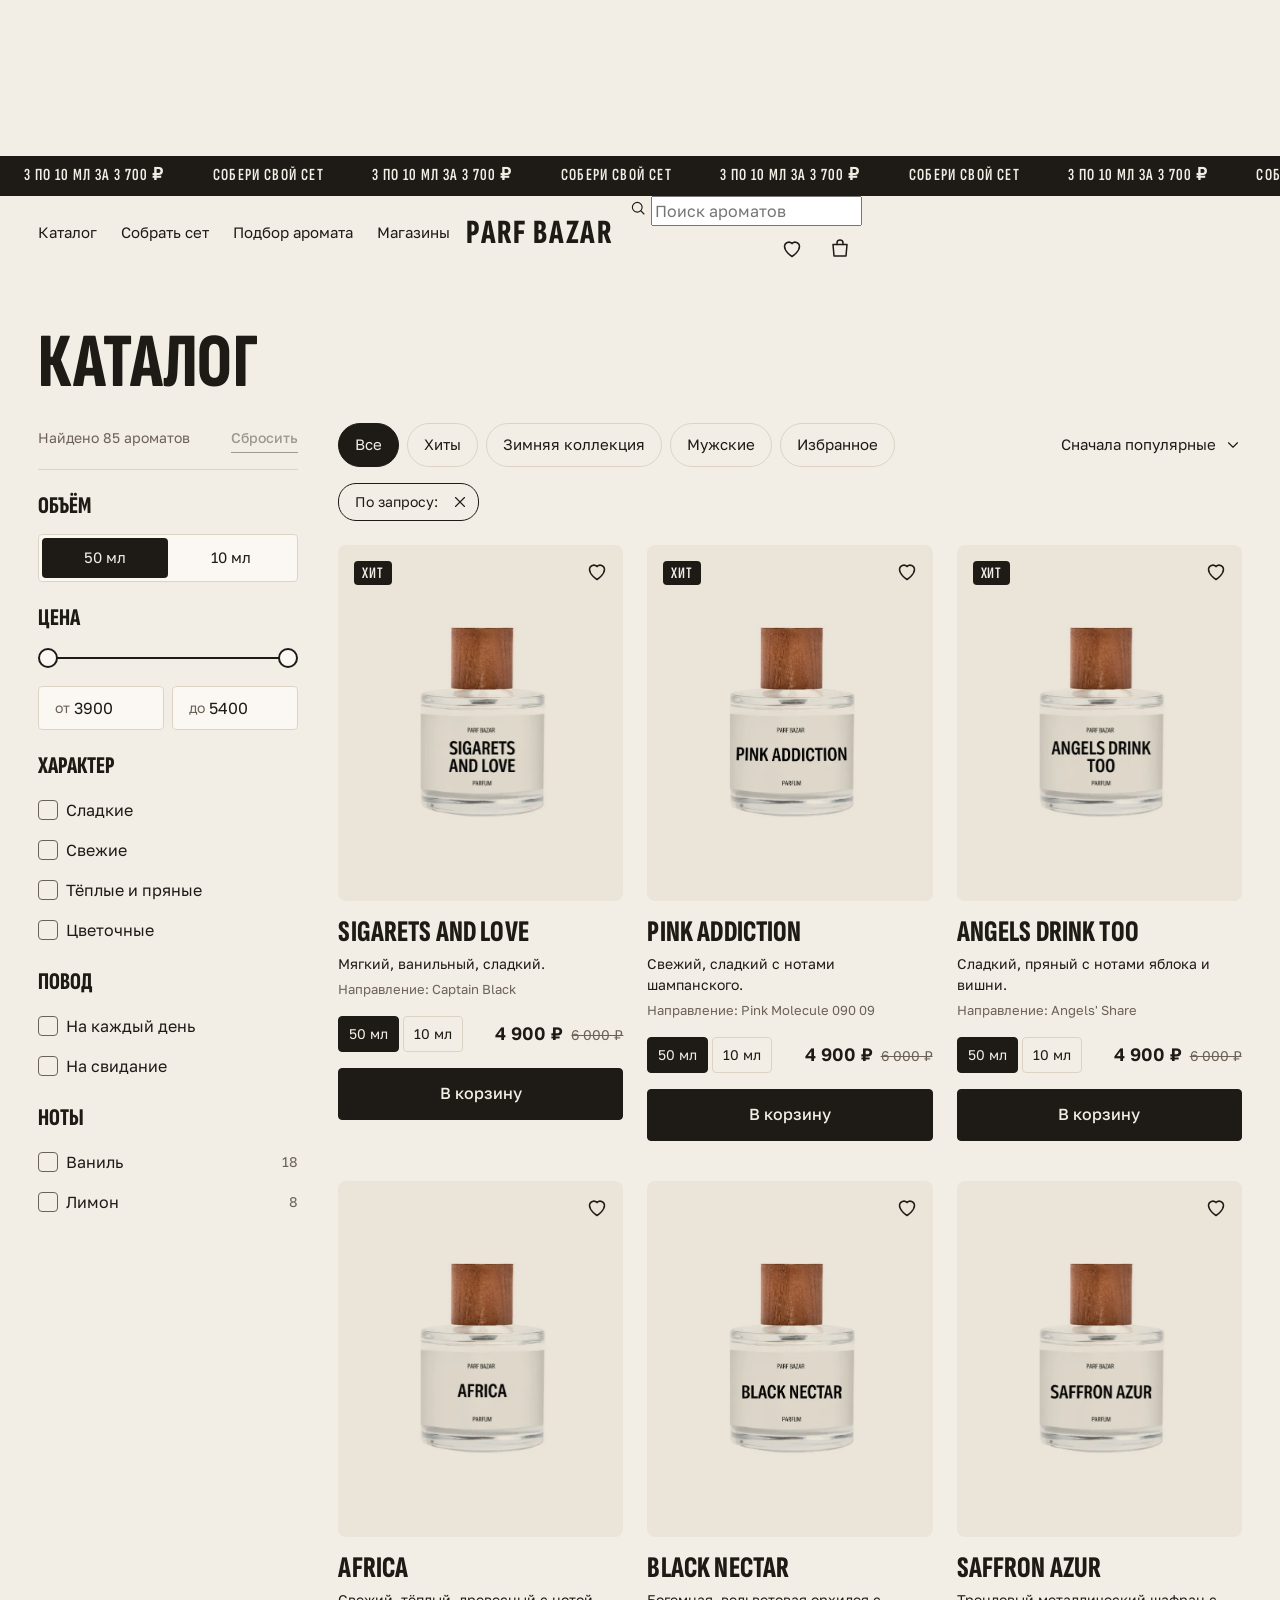
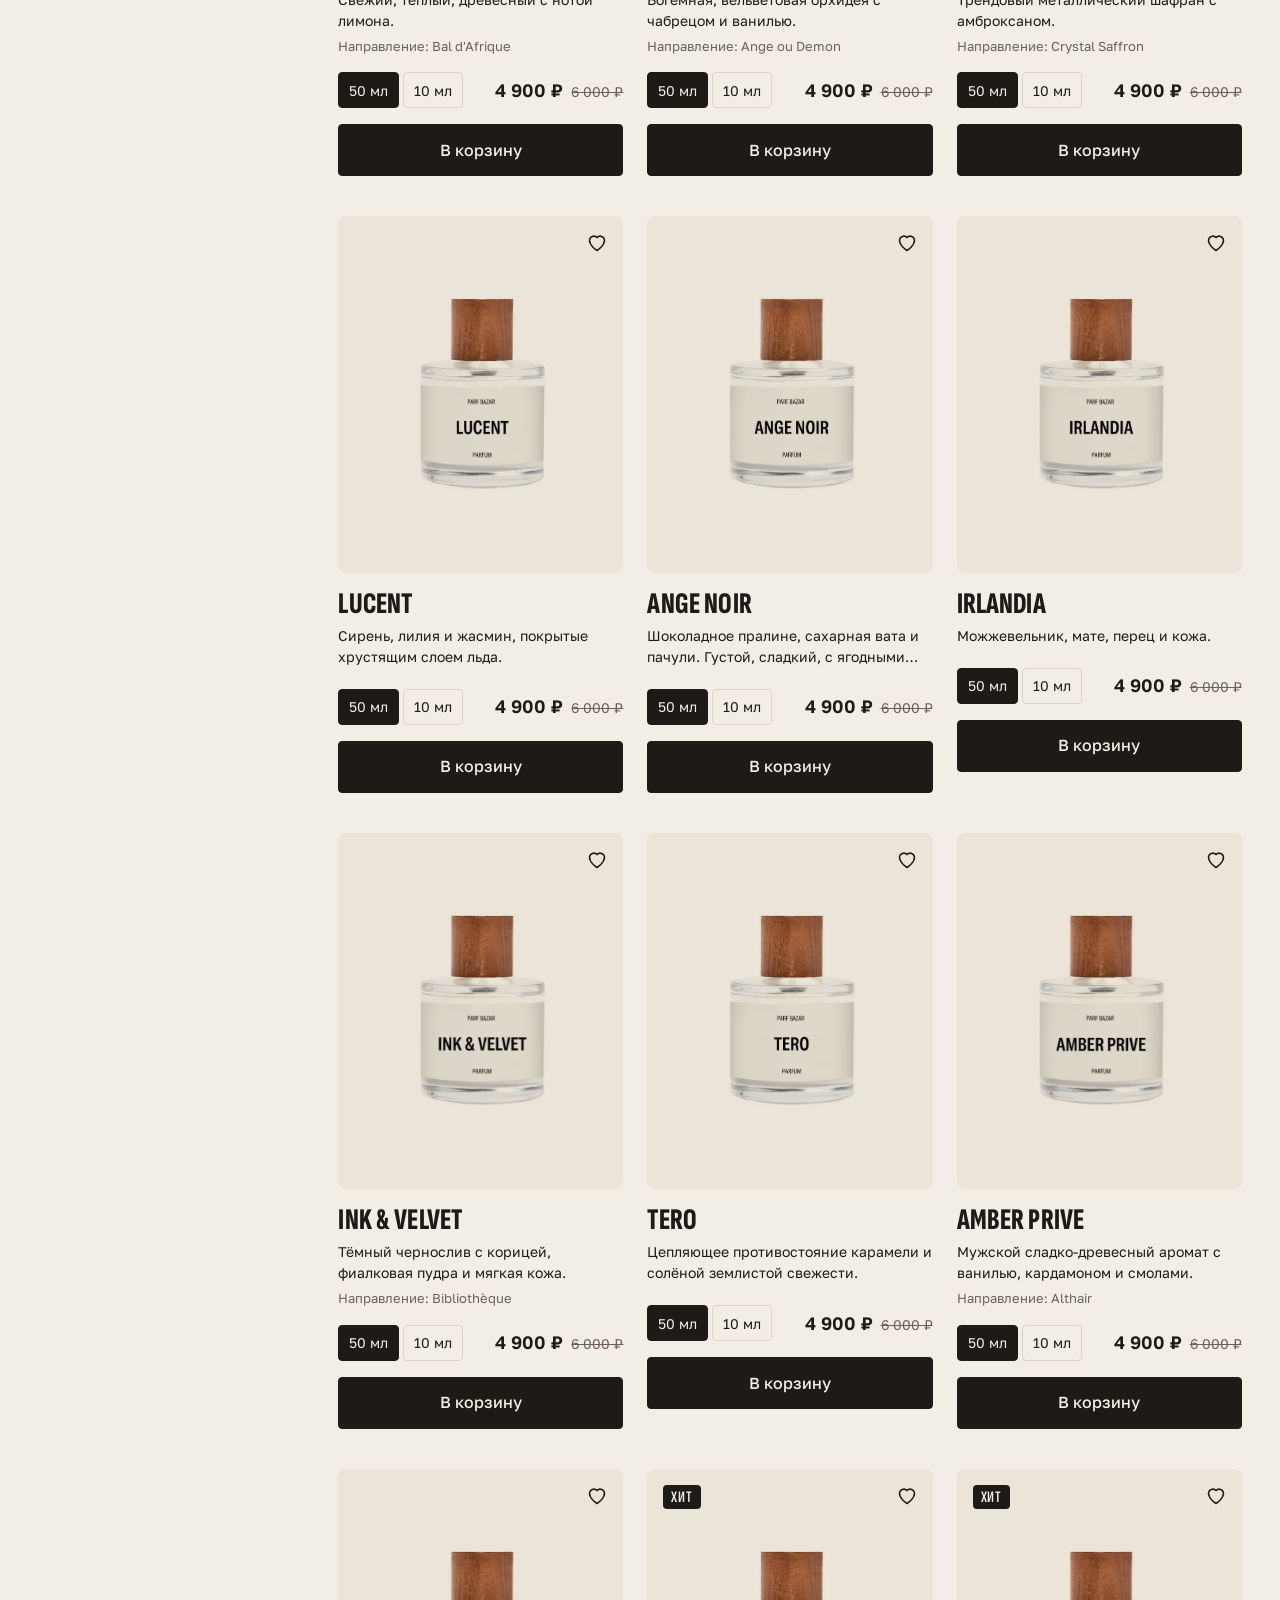
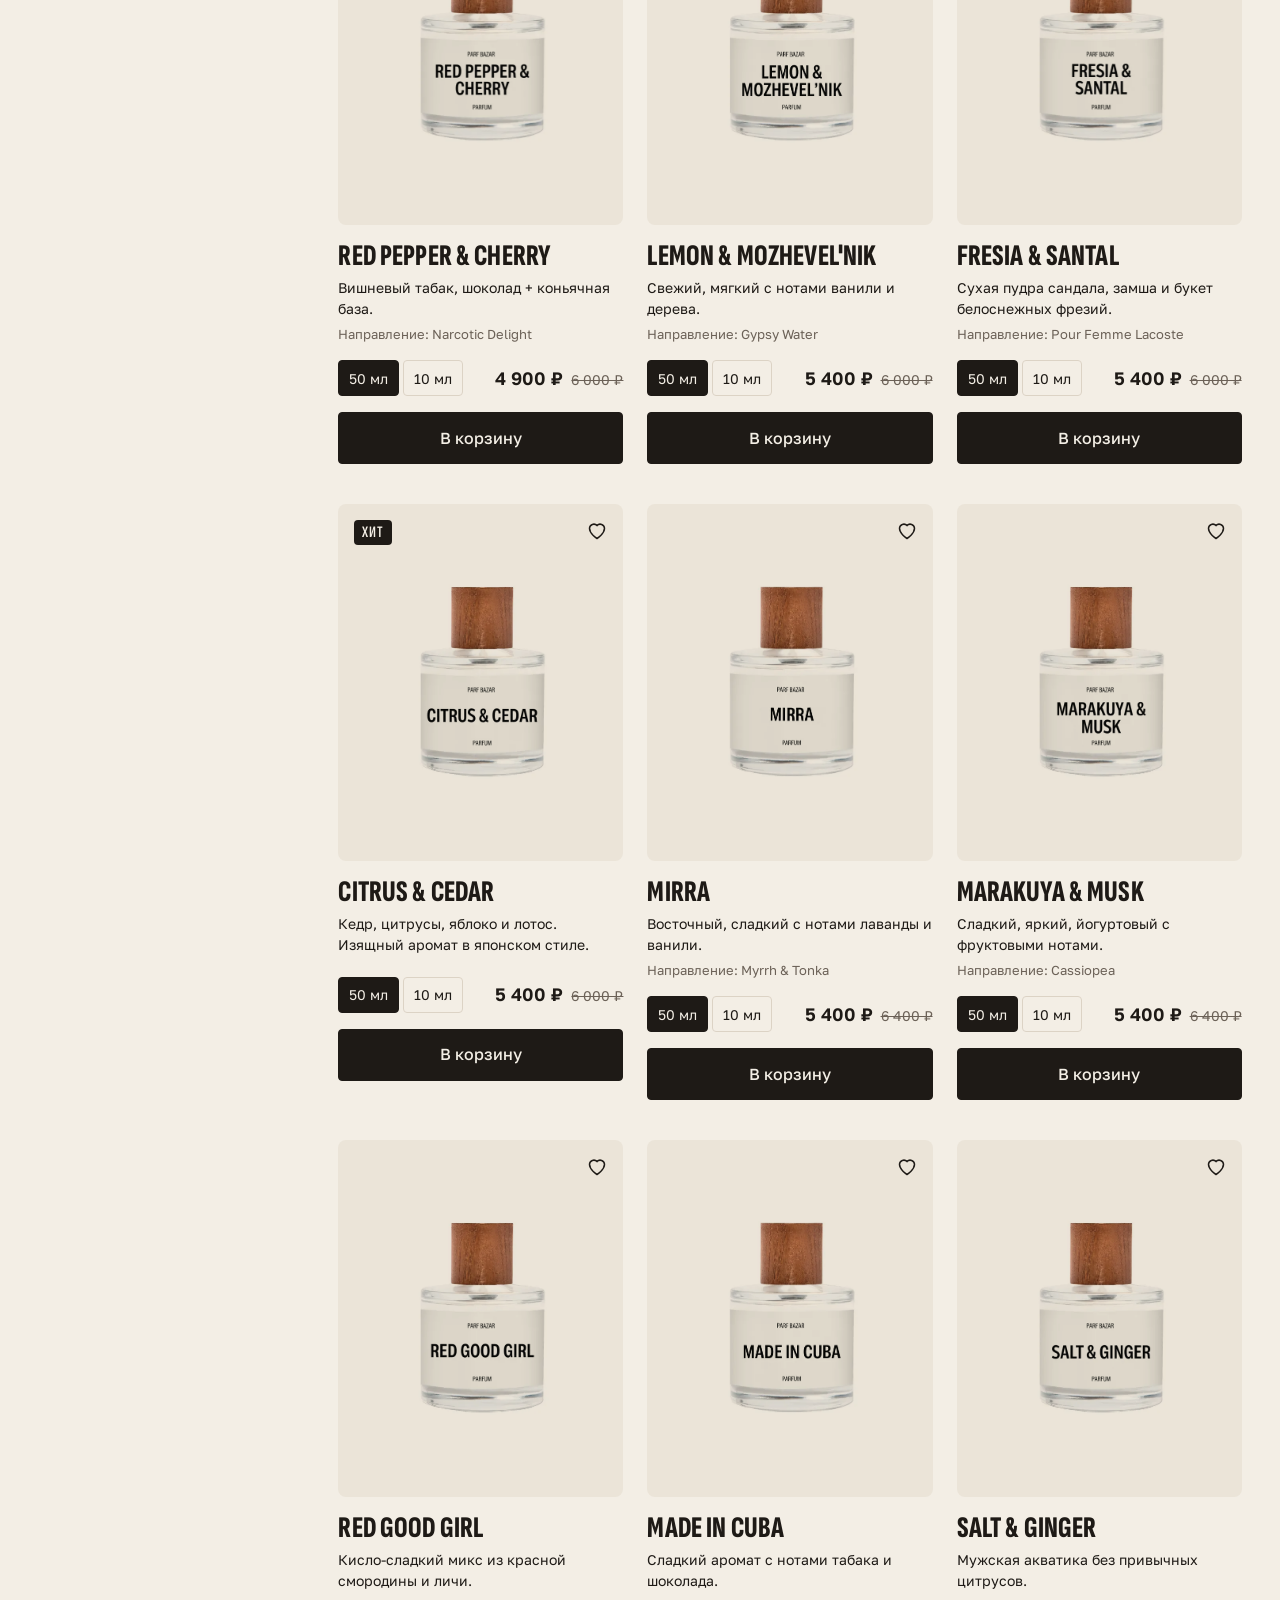
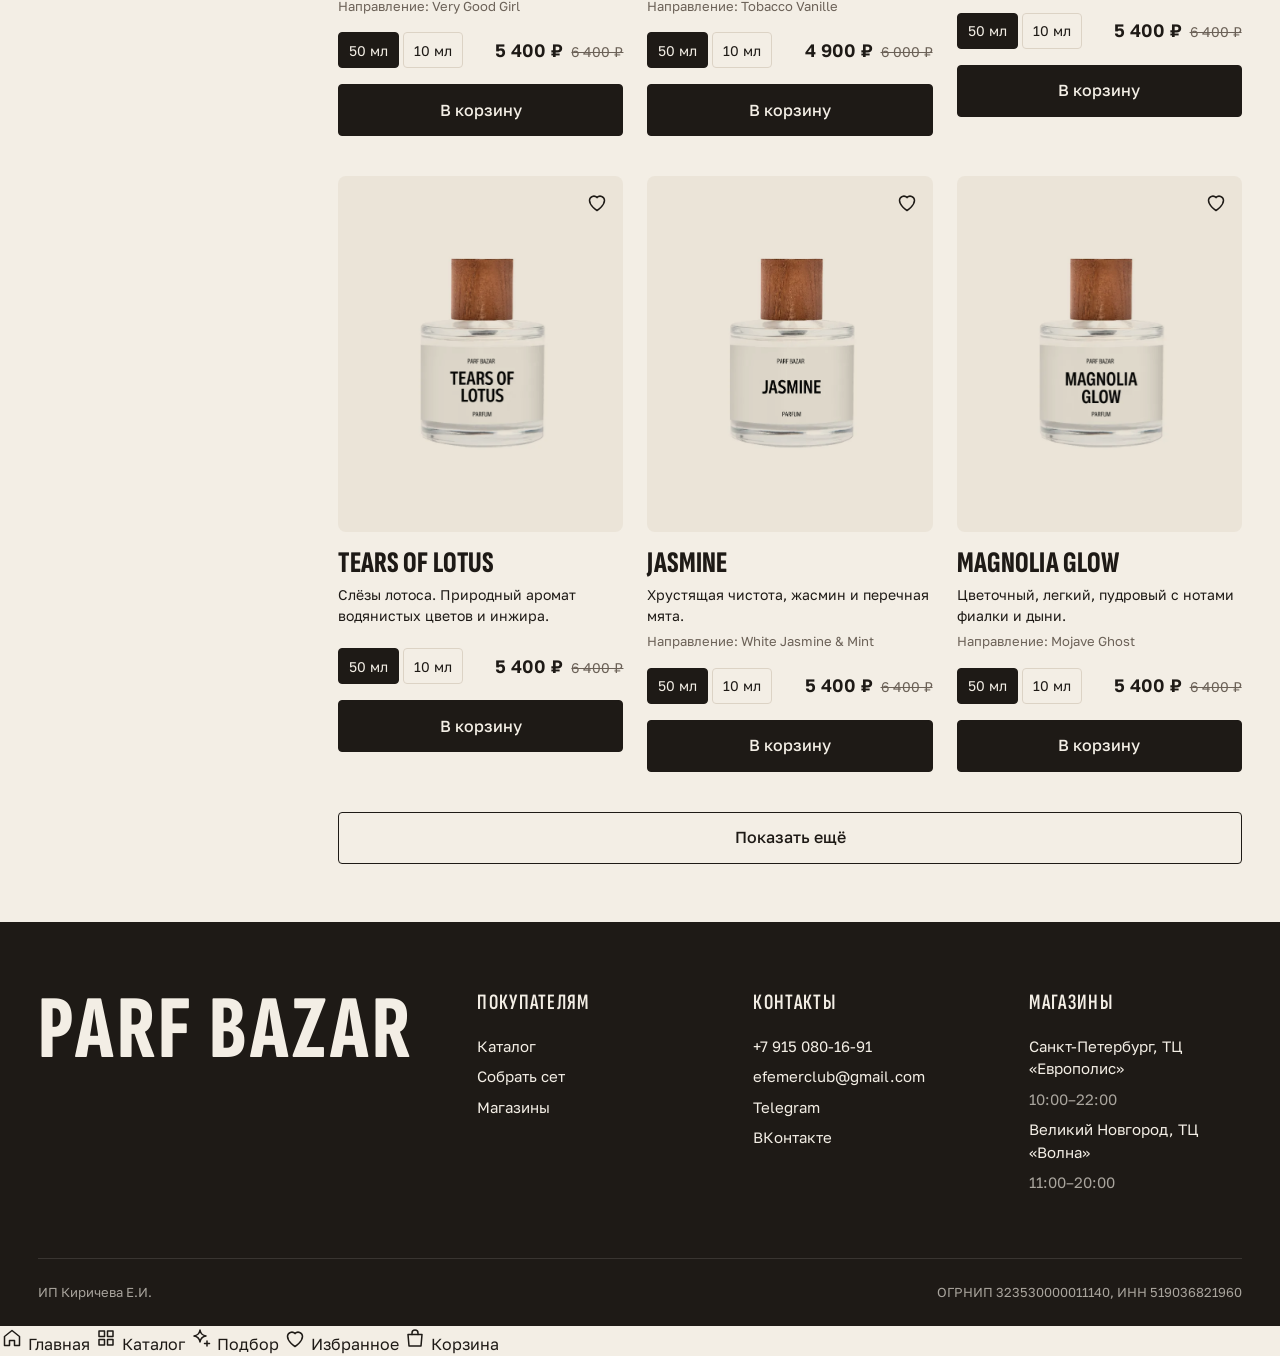
==== catalog.html @ 193f379d "Каталог: фильтр слева с объёмом, ценой, характером, поводом и нотами" ====
<!doctype html>
<html lang="ru">
<head>
  <meta charset="utf-8">
  <meta name="viewport" content="width=device-width, initial-scale=1">
  <meta name="robots" content="noindex, nofollow">
  <title>Каталог ароматов Parf Bazar</title>
  <link rel="preconnect" href="https://fonts.googleapis.com">
  <link rel="preconnect" href="https://fonts.gstatic.com" crossorigin>
  <link rel="stylesheet" href="https://fonts.googleapis.com/css2?family=Golos+Text:wght@400;500;600&family=Sofia+Sans+Extra+Condensed:wght@600;800&family=Spectral:ital@0;1&display=swap">
  <link rel="stylesheet" href="css/base.css?v=1">
  <link rel="stylesheet" href="css/chrome.css?v=1">
  <link rel="stylesheet" href="css/shell.css?v=1">
  <link rel="stylesheet" href="css/card.css?v=1">
  <link rel="stylesheet" href="css/blocks.css?v=1">
  <link rel="stylesheet" href="css/catalog.css?v=1">
  <script defer src="js/products-data.js?v=1"></script>
  <script defer src="js/store.js?v=1"></script>
  <script defer src="js/ui.js?v=1"></script>
  <script defer src="js/search.js?v=1"></script>
  <script defer src="js/forms.js?v=1"></script>
  <script defer src="js/quiz.js?v=1"></script>
  <script defer src="js/catalog.js?v=1"></script>
</head>
<body>
  <svg class="sprite" xmlns="http://www.w3.org/2000/svg" aria-hidden="true">
    <symbol id="heart" viewBox="0 0 24 24"><path d="M12 20.5s-7.5-4.6-7.5-10.2A4.3 4.3 0 0 1 12 7.6a4.3 4.3 0 0 1 7.5 2.7c0 5.6-7.5 10.2-7.5 10.2Z"/></symbol>
    <symbol id="bag" viewBox="0 0 24 24"><path d="M5 8.5h14l-1 11.5H6L5 8.5Z"/><path d="M9 8.5V7a3 3 0 0 1 6 0v1.5"/></symbol>
    <symbol id="burger" viewBox="0 0 24 24"><path d="M4 8h16M4 16h16"/></symbol>
    <symbol id="close" viewBox="0 0 24 24"><path d="M6 6l12 12M18 6 6 18"/></symbol>
    <symbol id="plus" viewBox="0 0 24 24"><path d="M12 5v14M5 12h14"/></symbol>
    <symbol id="minus" viewBox="0 0 24 24"><path d="M5 12h14"/></symbol>
    <symbol id="check" viewBox="0 0 24 24"><path d="m5 12.5 4.5 4.5L19 7.5"/></symbol>
    <symbol id="arrow-right" viewBox="0 0 24 24"><path d="M4 12h16M14 6l6 6-6 6"/></symbol>
    <symbol id="arrow-left" viewBox="0 0 24 24"><path d="M20 12H4M10 6l-6 6 6 6"/></symbol>
    <symbol id="chevron-down" viewBox="0 0 24 24"><path d="m6 9 6 6 6-6"/></symbol>
    <symbol id="search" viewBox="0 0 24 24"><circle cx="11" cy="11" r="6.5"/><path d="m16 16 4 4"/></symbol>
    <symbol id="home" viewBox="0 0 24 24"><path d="M4.5 10.5 12 4.5l7.5 6V19.5h-5v-5h-5v5h-5v-9Z"/></symbol>
    <symbol id="grid" viewBox="0 0 24 24"><path d="M5 5h5.5v5.5H5zM13.5 5H19v5.5h-5.5zM5 13.5h5.5V19H5zM13.5 13.5H19V19h-5.5z"/></symbol>
    <symbol id="sparkle" viewBox="0 0 24 24"><path d="M11 4c.6 3.7 2.3 5.4 6 6-3.7.6-5.4 2.3-6 6-.6-3.7-2.3-5.4-6-6 3.7-.6 5.4-2.3 6-6Z"/><path d="M18 15v5M15.5 17.5h5"/></symbol>
  </svg>

  <a class="ticker" href="index.html#set" aria-label="Три аромата по 10 мл за 3 700 ₽">
    <span class="ticker__track" aria-hidden="true">
      <span class="ticker__item">3 по 10 мл за 3 700 ₽</span><span class="ticker__item">Собери свой сет</span>
      <span class="ticker__item">3 по 10 мл за 3 700 ₽</span><span class="ticker__item">Собери свой сет</span>
      <span class="ticker__item">3 по 10 мл за 3 700 ₽</span><span class="ticker__item">Собери свой сет</span>
      <span class="ticker__item">3 по 10 мл за 3 700 ₽</span><span class="ticker__item">Собери свой сет</span>
      <span class="ticker__item">3 по 10 мл за 3 700 ₽</span><span class="ticker__item">Собери свой сет</span>
      <span class="ticker__item">3 по 10 мл за 3 700 ₽</span><span class="ticker__item">Собери свой сет</span>
      <span class="ticker__item">3 по 10 мл за 3 700 ₽</span><span class="ticker__item">Собери свой сет</span>
      <span class="ticker__item">3 по 10 мл за 3 700 ₽</span><span class="ticker__item">Собери свой сет</span>
    </span>
  </a>

  <header class="header">
    <div class="container header__inner">
      <div class="header__side">
        <button class="icon-button header__burger" type="button" data-open="menu" aria-label="Меню">
          <svg class="icon" aria-hidden="true"><use href="#burger"></use></svg>
        </button>
        <nav class="header__nav" aria-label="Основное меню">
          <a class="header__link" href="catalog.html">Каталог</a>
          <a class="header__link" href="index.html#set">Собрать сет</a>
          <button class="header__link" type="button" data-open="quiz">Подбор аромата</button>
          <a class="header__link" href="index.html#stores">Магазины</a>
        </nav>
      </div>
      <a class="logo header__logo" href="index.html">Parf Bazar</a>
      <div class="header__side header__side--end">
        <form class="site-search header__search" action="catalog.html" method="get" role="search" data-site-search-form>
          <label class="site-search__field">
            <svg class="icon icon--size_s site-search__icon" aria-hidden="true"><use href="#search"></use></svg>
            <input class="site-search__input" type="search" name="q" placeholder="Поиск ароматов" aria-label="Поиск ароматов"
              autocomplete="off" enterkeyhint="search" maxlength="60" data-site-search>
          </label>
          <div class="site-search__panel" data-site-search-panel></div>
        </form>
        <div class="header__actions">
          <a class="icon-button" href="catalog.html?filter=fav" aria-label="Избранное">
            <svg class="icon" aria-hidden="true"><use href="#heart"></use></svg>
            <span class="icon-button__count" data-fav-count hidden>0</span>
          </a>
          <button class="icon-button" type="button" data-open="cart" aria-label="Корзина">
            <svg class="icon" aria-hidden="true"><use href="#bag"></use></svg>
            <span class="icon-button__count" data-cart-count hidden>0</span>
          </button>
        </div>
      </div>
    </div>
  </header>

  <main>
    <section class="section section--tight">
      <div class="container catalog">
        <h1 class="title title--size_h1 catalog__title">Каталог</h1>
        <div class="catalog__layout">
          <aside class="catalog__aside" aria-label="Фильтры" data-filter-aside></aside>
          <div class="catalog__main">
            <div class="catalog__top">
              <div class="chips catalog__chips" data-chips></div>
              <button class="button button--ghost button--size_s catalog__filter-open" type="button" data-open="catalog-filter">
                Фильтры
                <span class="catalog__filter-badge" data-filter-badge hidden></span>
              </button>
              <div class="select catalog__sort" data-select>
                <button class="select__button" type="button" aria-haspopup="listbox" aria-expanded="false" data-select-button>
                  <span data-select-label>Сначала популярные</span>
                  <svg class="icon icon--size_s select__arrow" aria-hidden="true"><use href="#chevron-down"></use></svg>
                </button>
                <div class="select__backdrop" data-select-close></div>
                <div class="select__panel" role="listbox" aria-label="Сортировка">
                  <div class="select__handle" data-select-handle></div>
                  <p class="select__title">Сортировка</p>
                  <button class="select__option select__option--active" type="button" role="option" aria-selected="true" data-value="popular">Сначала популярные</button>
                  <button class="select__option" type="button" role="option" aria-selected="false" data-value="cheap">Сначала дешевле</button>
                  <button class="select__option" type="button" role="option" aria-selected="false" data-value="expensive">Сначала дороже</button>
                  <button class="select__option" type="button" role="option" aria-selected="false" data-value="title">По названию</button>
                </div>
              </div>
            </div>
            <div class="catalog__status">
              <p class="catalog__query" data-query hidden>
                <span data-query-text></span>
                <button class="catalog__query-clear" type="button" aria-label="Сбросить запрос" data-query-clear>
                  <svg class="icon icon--size_s" aria-hidden="true"><use href="#close"></use></svg>
                </button>
              </p>
              <p class="muted catalog__count" data-count></p>
            </div>
            <div class="grid catalog__grid" data-grid></div>
            <div class="catalog__empty" data-empty hidden>
              <p>Ничего не нашлось</p>
              <button class="button button--ghost" type="button" data-reset>Сбросить фильтры</button>
            </div>
            <button class="button button--ghost button--wide catalog__more" type="button" data-more hidden>Показать ещё</button>
          </div>
        </div>
      </div>
    </section>
  </main>

  <footer class="footer">
    <div class="container">
      <div class="footer__top">
        <div class="footer__brand"><a class="logo footer__logo" href="index.html">Parf Bazar</a></div>
        <div class="footer__column">
          <h2 class="footer__heading">Покупателям</h2>
          <a class="footer__link" href="catalog.html">Каталог</a>
          <a class="footer__link" href="index.html#set">Собрать сет</a>
          <a class="footer__link" href="index.html#stores">Магазины</a>
        </div>
        <div class="footer__column">
          <h2 class="footer__heading">Контакты</h2>
          <a class="footer__link" href="tel:+79150801691">+7 915 080-16-91</a>
          <a class="footer__link" href="mailto:efemerclub@gmail.com">efemerclub@gmail.com</a>
          <a class="footer__link" href="https://t.me/parfbazar" target="_blank" rel="noopener">Telegram</a>
          <a class="footer__link" href="https://vk.com/parf_bazar" target="_blank" rel="noopener">ВКонтакте</a>
        </div>
        <div class="footer__column">
          <h2 class="footer__heading">Магазины</h2>
          <p>Санкт-Петербург, ТЦ «Европолис»</p>
          <p class="footer__note">10:00–22:00</p>
          <p>Великий Новгород, ТЦ «Волна»</p>
          <p class="footer__note">11:00–20:00</p>
        </div>
      </div>
      <div class="footer__bottom">
        <span>ИП Киричева Е.И.</span>
        <span>ОГРНИП 323530000011140, ИНН 519036821960</span>
      </div>
    </div>
  </footer>

  <nav class="tabbar" aria-label="Разделы">
    <a class="tabbar__item" href="index.html" data-tab="home">
      <svg class="icon" aria-hidden="true"><use href="#home"></use></svg>
      <span class="tabbar__label">Главная</span>
    </a>
    <button class="tabbar__item" type="button" data-open="menu" data-tab="catalog">
      <svg class="icon" aria-hidden="true"><use href="#grid"></use></svg>
      <span class="tabbar__label">Каталог</span>
    </button>
    <button class="tabbar__item" type="button" data-open="quiz">
      <svg class="icon" aria-hidden="true"><use href="#sparkle"></use></svg>
      <span class="tabbar__label">Подбор</span>
    </button>
    <a class="tabbar__item" href="catalog.html?filter=fav" data-tab="fav">
      <span class="tabbar__icon">
        <svg class="icon" aria-hidden="true"><use href="#heart"></use></svg>
        <span class="icon-button__count tabbar__count" data-fav-count hidden>0</span>
      </span>
      <span class="tabbar__label">Избранное</span>
    </a>
    <button class="tabbar__item" type="button" data-open="cart" data-tab="cart">
      <span class="tabbar__icon">
        <svg class="icon" aria-hidden="true"><use href="#bag"></use></svg>
        <span class="icon-button__count tabbar__count" data-cart-count hidden>0</span>
      </span>
      <span class="tabbar__label">Корзина</span>
    </button>
  </nav>
</body>
</html>
---- css/base.css ----
/* Брейкпоинты проекта: 1440, 1240, 1024, 768, 480, 340. Мобильная схема до 768 включительно. */

:root {
  --color-paper: #f3eee5;
  --color-surface: #fbf8f3;
  --color-tile: #ebe4d8;
  --color-ink: #1e1a16;
  --color-muted: #6b6157;
  --color-line: #dcd3c5;
  --color-wood: #7b4b2a;
  --color-wood-dark: #5e3820;
  --color-error: #a8321e;
  --color-backdrop: rgba(30, 26, 22, 0.45);

  --font-display: "Sofia Sans Extra Condensed", "Arial Narrow", sans-serif;
  --font-serif: "Spectral", Georgia, serif;
  --font-main: "Golos Text", system-ui, sans-serif;

  --fs-hero: clamp(64px, 10.5vw, 176px);
  --fs-h1: clamp(48px, 6vw, 96px);
  --fs-h2: clamp(40px, 4.6vw, 72px);
  --fs-h3: 30px;
  --fs-lead: clamp(19px, 1.6vw, 24px);
  --fs-body: 16px;
  --fs-small: 14px;
  --fs-caption: 13px;

  --space-xs: 4px;
  --space-s: 8px;
  --space-m: 16px;
  --space-l: 24px;
  --space-xl: 40px;
  --space-2xl: 64px;
  --space-section: clamp(64px, 9vw, 136px);

  --radius-s: 4px;
  --radius-m: 8px;
  --container: 1400px;
  --gutter: clamp(16px, 3vw, 40px);
  --header-height: 68px;
  --control-height: 52px;

  --ease-out: cubic-bezier(0.22, 1, 0.36, 1);
  --transition: 0.3s ease;

  --z-header: 20;
  --z-bar: 30;
  --z-toast: 60;
}

*,
*::before,
*::after {
  box-sizing: border-box;
}

html {
  scroll-behavior: smooth;
  scroll-padding-top: calc(var(--header-height) + var(--space-l));
  scrollbar-width: none;
  -webkit-text-size-adjust: 100%;
}

html::-webkit-scrollbar {
  display: none;
}

body {
  margin: 0;
  background: var(--color-paper);
  color: var(--color-ink);
  font-family: var(--font-main);
  font-size: var(--fs-body);
  line-height: 1.5;
  -webkit-font-smoothing: antialiased;
  -webkit-tap-highlight-color: transparent;
}

h1,
h2,
h3,
p,
ul,
ol,
figure,
fieldset,
legend {
  margin: 0;
  padding: 0;
}

ul,
ol {
  list-style: none;
}

fieldset {
  border: 0;
  min-width: 0;
}

img {
  display: block;
  max-width: 100%;
  height: auto;
}

a {
  color: inherit;
  text-decoration: none;
}

button,
input,
textarea {
  font: inherit;
  color: inherit;
}

button {
  padding: 0;
  border: 0;
  background: none;
  cursor: pointer;
  touch-action: manipulation;
}

:focus:not(:focus-visible) {
  outline: none;
}

:focus-visible {
  outline: 2px solid var(--color-wood);
  outline-offset: 3px;
}

input:focus-visible,
textarea:focus-visible {
  outline: none;
}

input[type="search"]::-webkit-search-cancel-button {
  -webkit-appearance: none;
}

@media (prefers-reduced-motion: reduce) {
  html {
    scroll-behavior: auto;
  }

  *,
  *::before,
  *::after {
    animation-duration: 0.01ms !important;
    animation-iteration-count: 1 !important;
    transition-duration: 0.01ms !important;
  }
}

/* Плавная смена страниц и перелёт фото товара из карточки на страницу товара. */
@view-transition {
  navigation: auto;
}

::view-transition-group(product-image) {
  animation-duration: 0.5s;
  animation-timing-function: var(--ease-out);
}

.visually-hidden {
  position: absolute;
  width: 1px;
  height: 1px;
  margin: -1px;
  overflow: hidden;
  clip-path: inset(50%);
  white-space: nowrap;
}

.container {
  width: 100%;
  max-width: var(--container);
  margin: 0 auto;
  padding: 0 var(--gutter);
}

.section {
  padding-block: var(--space-section);
}

.section--tight {
  padding-block: calc(var(--space-section) / 2);
}

.section--surface {
  background: var(--color-surface);
}

.section__head {
  display: flex;
  align-items: flex-end;
  justify-content: space-between;
  gap: var(--space-l);
  margin-bottom: var(--space-xl);
}

/* Типографика */

.title {
  font-family: var(--font-display);
  font-weight: 800;
  line-height: 0.92;
  letter-spacing: 0.005em;
  text-transform: uppercase;
  text-wrap: balance;
}

.title--size_hero {
  font-size: var(--fs-hero);
  line-height: 0.86;
}

.title--size_h1 {
  font-size: var(--fs-h1);
}

.title--size_h2 {
  font-size: var(--fs-h2);
}

.title--size_h3 {
  font-size: var(--fs-h3);
  line-height: 1;
}

.lead {
  font-family: var(--font-serif);
  font-size: var(--fs-lead);
  font-style: italic;
  line-height: 1.35;
  text-wrap: balance;
}

.muted {
  color: var(--color-muted);
}

.link {
  display: inline-flex;
  align-items: center;
  gap: var(--space-s);
  padding-block: var(--space-xs);
  border-bottom: 1px solid currentColor;
  font-weight: 500;
  transition: color var(--transition);
}

@media (hover: hover) {
  .link:hover {
    color: var(--color-wood);
  }
}

.icon {
  flex-shrink: 0;
  width: 24px;
  height: 24px;
  fill: none;
  stroke: currentColor;
  stroke-width: 1.5;
  stroke-linecap: round;
  stroke-linejoin: round;
}

.icon--size_s {
  width: 18px;
  height: 18px;
}

/* Кнопки */

.button {
  display: inline-flex;
  align-items: center;
  justify-content: center;
  gap: var(--space-s);
  min-height: var(--control-height);
  padding: 0 var(--space-l);
  border: 1px solid var(--color-ink);
  border-radius: var(--radius-s);
  background: var(--color-ink);
  color: var(--color-paper);
  font-weight: 500;
  line-height: 1.2;
  text-align: center;
  white-space: nowrap;
  transition: background-color var(--transition), border-color var(--transition), color var(--transition), opacity var(--transition);
}

.button--ghost {
  background: transparent;
  color: var(--color-ink);
}

.button--light {
  border-color: var(--color-paper);
  background: var(--color-paper);
  color: var(--color-ink);
}

.button--size_s {
  min-height: 44px;
  padding: 0 var(--space-m);
  font-size: var(--fs-small);
}

.button--wide {
  width: 100%;
}

.button--done {
  border-color: var(--color-wood);
  background: var(--color-wood);
  color: var(--color-paper);
}

.button:disabled {
  opacity: 0.4;
  cursor: default;
}

@media (hover: hover) {
  .button:not(:disabled):hover {
    border-color: var(--color-wood);
    background: var(--color-wood);
    color: var(--color-paper);
  }
}

.icon-button {
  position: relative;
  display: inline-flex;
  align-items: center;
  justify-content: center;
  width: 44px;
  height: 44px;
  border-radius: 50%;
  transition: color var(--transition), background-color var(--transition);
}

.icon-button__count {
  position: absolute;
  top: 2px;
  right: 0;
  min-width: 18px;
  height: 18px;
  padding: 0 5px;
  border-radius: 9px;
  background: var(--color-wood);
  color: var(--color-paper);
  font-size: 11px;
  font-weight: 600;
  line-height: 18px;
  text-align: center;
}

.icon-button__count--bump {
  animation: count-bump 0.4s var(--ease-out);
}

@keyframes count-bump {
  40% {
    transform: scale(1.45);
  }
}

@media (hover: hover) {
  .icon-button:hover {
    color: var(--color-wood);
  }
}

/* Сердечко избранного */

.like {
  display: inline-flex;
  align-items: center;
  justify-content: center;
  width: 44px;
  height: 44px;
  border-radius: 50%;
  color: var(--color-ink);
  transition: color var(--transition);
}

.like__icon {
  transition: fill var(--transition), transform 0.3s var(--ease-out);
}

.like--active {
  color: var(--color-wood);
}

.like--active .like__icon {
  fill: currentColor;
  transform: scale(1.08);
}

@media (hover: hover) {
  .like:hover {
    color: var(--color-wood);
  }
}

/* Поля форм */

.field {
  display: flex;
  flex-direction: column;
  gap: 6px;
}

.field__label {
  font-size: var(--fs-small);
  color: var(--color-muted);
}

.field__input {
  width: 100%;
  min-height: var(--control-height);
  padding: 0 var(--space-m);
  border: 1px solid var(--color-line);
  border-radius: var(--radius-s);
  background: var(--color-surface);
  transition: border-color var(--transition);
}

.field__input--area {
  min-height: 96px;
  padding-block: var(--space-m);
  resize: vertical;
}

.field__input:focus {
  border-color: var(--color-ink);
}

.field__error {
  display: grid;
  grid-template-rows: 0fr;
  color: var(--color-error);
  font-size: var(--fs-caption);
  transition: grid-template-rows var(--transition);
}

.field__error-text {
  overflow: hidden;
}

.field--error .field__input {
  border-color: var(--color-error);
}

.field--error .field__error {
  grid-template-rows: 1fr;
}

.check {
  display: flex;
  align-items: flex-start;
  gap: var(--space-s);
  font-size: var(--fs-caption);
  color: var(--color-muted);
  cursor: pointer;
}

.check__input {
  position: absolute;
  opacity: 0;
}

.check__box {
  display: flex;
  flex-shrink: 0;
  align-items: center;
  justify-content: center;
  width: 20px;
  height: 20px;
  border: 1px solid var(--color-muted);
  border-radius: var(--radius-s);
  color: transparent;
  transition: background-color var(--transition), border-color var(--transition), color var(--transition);
}

.check__input:checked + .check__box {
  border-color: var(--color-ink);
  background: var(--color-ink);
  color: var(--color-paper);
}

.check__input:focus-visible + .check__box {
  outline: 2px solid var(--color-wood);
  outline-offset: 3px;
}

.check--error .check__box {
  border-color: var(--color-error);
}

.check__link {
  border-bottom: 1px solid currentColor;
}

/* Появление блоков при прокрутке: класс reveal ставит скрипт, без него всё видно сразу. */

.reveal {
  opacity: 0;
  transform: translateY(28px);
  transition: opacity 0.9s var(--ease-out), transform 0.9s var(--ease-out);
  transition-delay: var(--reveal-delay, 0s);
}

.reveal--visible {
  opacity: 1;
  transform: none;
}

/* Ссылка «смотреть все»: на компьютере в заголовке секции, на телефоне кнопкой под ней. */

.section__more {
  flex-shrink: 0;
}

.section__all {
  display: none;
}

@media (max-width: 768px) {
  .section__head {
    margin-bottom: var(--space-l);
  }

  .section__more {
    display: none;
  }

  .section__all {
    display: flex;
    margin-top: var(--space-l);
  }
}
---- css/chrome.css ----
/* Бегущая строка акции */

.ticker {
  display: flex;
  overflow: hidden;
  background: var(--color-ink);
  color: var(--color-paper);
}

.ticker__track {
  display: flex;
  flex-shrink: 0;
  animation: ticker-run 40s linear infinite;
}

.ticker__item {
  flex-shrink: 0;
  padding: 7px var(--space-l);
  font-family: var(--font-display);
  font-size: 17px;
  font-weight: 600;
  letter-spacing: 0.08em;
  text-transform: uppercase;
  white-space: nowrap;
}

@keyframes ticker-run {
  to {
    transform: translateX(-50%);
  }
}

/* Шапка */

.header {
  position: sticky;
  top: 0;
  z-index: var(--z-header);
  background: var(--color-paper);
  border-bottom: 1px solid transparent;
  transition: border-color var(--transition);
  view-transition-name: header;
}

.header--stuck {
  border-color: var(--color-line);
}

.header__inner {
  display: flex;
  align-items: center;
  gap: var(--space-m);
  min-height: var(--header-height);
}

.header__burger {
  display: none;
}

.header__nav {
  display: flex;
  flex: 1 1 0;
  align-items: center;
  gap: var(--space-l);
}

.header__link {
  padding-block: var(--space-s);
  font-size: 15px;
  white-space: nowrap;
  transition: color var(--transition);
}

.header__actions {
  display: flex;
  flex: 1 1 0;
  justify-content: flex-end;
  gap: var(--space-xs);
}

@media (hover: hover) {
  .header__link:hover {
    color: var(--color-wood);
  }
}

.logo {
  font-family: var(--font-display);
  font-size: 34px;
  font-weight: 800;
  line-height: 1;
  letter-spacing: 0.04em;
  text-transform: uppercase;
  white-space: nowrap;
}

@media (max-width: 1024px) {
  .header__burger {
    display: inline-flex;
    margin-left: -10px;
  }

  .header__nav {
    display: none;
  }

  .header__logo {
    margin-right: auto;
  }

  .header__actions {
    flex: 0 0 auto;
    margin-right: -10px;
  }
}

@media (max-width: 480px) {
  :root {
    --header-height: 60px;
  }

  .logo {
    font-size: 30px;
  }
}

/* Подвал */

.footer {
  padding-block: var(--space-2xl) var(--space-l);
  background: var(--color-ink);
  color: var(--color-paper);
}

.footer__top {
  display: flex;
  flex-wrap: wrap;
  gap: var(--space-xl) var(--space-2xl);
  padding-bottom: var(--space-2xl);
}

.footer__brand {
  flex: 2 1 280px;
}

.footer__logo {
  font-size: clamp(56px, 7vw, 104px);
}

.footer__column {
  display: flex;
  flex: 1 1 200px;
  flex-direction: column;
  gap: var(--space-s);
  font-size: 15px;
}

.footer__heading {
  margin-bottom: var(--space-s);
  font-family: var(--font-display);
  font-size: 22px;
  font-weight: 600;
  letter-spacing: 0.06em;
  text-transform: uppercase;
}

.footer__link {
  transition: opacity var(--transition);
}

.footer__note {
  opacity: 0.65;
}

.footer__bottom {
  display: flex;
  flex-wrap: wrap;
  justify-content: space-between;
  gap: var(--space-s) var(--space-l);
  padding-top: var(--space-l);
  border-top: 1px solid rgba(243, 238, 229, 0.2);
  font-size: var(--fs-caption);
  opacity: 0.65;
}

@media (hover: hover) {
  .footer__link:hover {
    opacity: 0.65;
  }
}

/* Окна: корзина, меню, заявка, подбор аромата.
   Открытие и закрытие ключевыми кадрами: переходы на [open] в Safari не срабатывают. */

.dialog {
  width: min(560px, 100vw - 2 * var(--gutter));
  max-width: none;
  max-height: min(92dvh, 860px);
  padding: 0;
  border: 0;
  border-radius: var(--radius-m);
  background: var(--color-paper);
  color: var(--color-ink);
  overflow: hidden;
}

.dialog[open] {
  display: flex;
  flex-direction: column;
  animation: dialog-in 0.35s var(--ease-out);
}

.dialog--closing[open] {
  animation: dialog-out 0.2s ease-in forwards;
}

.dialog::backdrop {
  background: var(--color-backdrop);
  animation: fade-in 0.3s ease-out;
}

.dialog--closing::backdrop {
  animation: fade-out 0.2s ease-in forwards;
}

.dialog--wide {
  width: min(980px, 100vw - 2 * var(--gutter));
}

.dialog--side {
  width: min(480px, 100vw);
  height: 100dvh;
  max-height: none;
  margin: 0 0 0 auto;
  border-radius: 0;
}

.dialog--side[open] {
  animation-name: side-in;
}

.dialog--side.dialog--closing[open] {
  animation-name: side-out;
}

.dialog--left {
  margin: 0 auto 0 0;
}

.dialog--left[open] {
  animation-name: left-in;
}

.dialog--left.dialog--closing[open] {
  animation-name: left-out;
}

.dialog__head {
  display: flex;
  flex-shrink: 0;
  align-items: center;
  justify-content: space-between;
  gap: var(--space-m);
  padding: var(--space-m) var(--space-m) var(--space-m) var(--space-l);
  border-bottom: 1px solid var(--color-line);
}

.dialog__body {
  flex: 1 1 auto;
  min-height: 0;
  padding: var(--space-l);
  overflow-y: auto;
  overscroll-behavior: contain;
  scrollbar-width: none;
}

.dialog__foot {
  flex-shrink: 0;
  padding: var(--space-l);
  padding-bottom: max(var(--space-l), env(safe-area-inset-bottom));
  border-top: 1px solid var(--color-line);
  background: var(--color-surface);
}

@keyframes dialog-in {
  from {
    opacity: 0;
    transform: translateY(24px);
  }
}

@keyframes dialog-out {
  to {
    opacity: 0;
    transform: translateY(16px);
  }
}

@keyframes side-in {
  from {
    transform: translateX(100%);
  }
}

@keyframes side-out {
  to {
    transform: translateX(100%);
  }
}

@keyframes left-in {
  from {
    transform: translateX(-100%);
  }
}

@keyframes left-out {
  to {
    transform: translateX(-100%);
  }
}

@keyframes fade-in {
  from {
    opacity: 0;
  }
}

@keyframes fade-out {
  to {
    opacity: 0;
  }
}

@media (max-width: 768px) {
  .dialog:not(.dialog--side) {
    width: 100vw;
    height: 100dvh;
    max-height: none;
    margin: 0;
    border-radius: 0;
  }
}

/* Меню на телефоне */

.menu {
  display: flex;
  flex-direction: column;
  gap: var(--space-xs);
}

.menu__link {
  padding-block: var(--space-s);
  font-family: var(--font-display);
  font-size: 44px;
  font-weight: 800;
  line-height: 1;
  text-align: left;
  text-transform: uppercase;
}

.menu__contacts {
  display: flex;
  flex-direction: column;
  gap: var(--space-s);
  margin-top: var(--space-xl);
  color: var(--color-muted);
}

/* Корзина */

.cart__list {
  display: flex;
  flex-direction: column;
}

.cart__empty {
  display: flex;
  flex-direction: column;
  align-items: flex-start;
  gap: var(--space-l);
}

.cart-item {
  display: flex;
  gap: var(--space-m);
  padding-block: var(--space-m);
  border-bottom: 1px solid var(--color-line);
}

.cart-item__media {
  flex-shrink: 0;
  width: 76px;
  height: 96px;
}

.cart-item__info {
  display: flex;
  flex: 1 1 auto;
  flex-direction: column;
  gap: var(--space-xs);
  min-width: 0;
}

.cart-item__title {
  font-family: var(--font-display);
  font-size: 24px;
  font-weight: 800;
  line-height: 1;
  text-transform: uppercase;
}

.cart-item__meta {
  font-size: var(--fs-small);
  color: var(--color-muted);
}

.cart-item__row {
  display: flex;
  align-items: center;
  justify-content: space-between;
  gap: var(--space-s);
  margin-top: auto;
}

.cart-item__price {
  font-weight: 600;
  white-space: nowrap;
}

.cart-item__remove {
  align-self: flex-start;
  margin: -10px -10px 0 0;
  color: var(--color-muted);
}

.stepper {
  display: inline-flex;
  align-items: center;
  border: 1px solid var(--color-line);
  border-radius: var(--radius-s);
}

.stepper__button {
  display: inline-flex;
  align-items: center;
  justify-content: center;
  width: 40px;
  height: 40px;
  transition: color var(--transition);
}

.stepper__value {
  min-width: 24px;
  font-weight: 500;
  text-align: center;
}

@media (hover: hover) {
  .stepper__button:hover,
  .cart-item__remove:hover {
    color: var(--color-wood);
  }
}

/* Прогресс сета «три по 10 мл» */

.set-progress {
  display: flex;
  align-items: center;
  gap: var(--space-m);
  margin-bottom: var(--space-m);
  padding: var(--space-m);
  border-radius: var(--radius-s);
  background: var(--color-tile);
  font-size: var(--fs-small);
}

.set-progress__dots {
  display: flex;
  flex-shrink: 0;
  gap: 6px;
}

.set-progress__dot {
  width: 14px;
  height: 14px;
  border: 1px solid var(--color-wood);
  border-radius: 50%;
  transition: background-color var(--transition);
}

.set-progress__dot--filled {
  background: var(--color-wood);
}

.totals {
  display: flex;
  flex-direction: column;
  gap: var(--space-s);
  margin-bottom: var(--space-m);
}

.totals__row {
  display: flex;
  justify-content: space-between;
  gap: var(--space-m);
  font-size: 15px;
}

.totals__row--discount {
  color: var(--color-wood);
}

.totals__row--total {
  padding-top: var(--space-s);
  border-top: 1px solid var(--color-line);
  font-size: 20px;
  font-weight: 600;
}

/* Всплывающее сообщение */

.toast {
  position: fixed;
  left: 50%;
  bottom: var(--space-l);
  z-index: var(--z-toast);
  display: flex;
  align-items: center;
  gap: var(--space-m);
  max-width: calc(100vw - 2 * var(--space-m));
  padding: var(--space-s) var(--space-s) var(--space-s) var(--space-m);
  border-radius: var(--radius-s);
  background: var(--color-ink);
  color: var(--color-paper);
  font-size: var(--fs-small);
  transform: translate(-50%, 0);
  animation: toast-in 0.35s var(--ease-out);
}

.toast--closing {
  animation: toast-out 0.25s ease-in forwards;
}

.toast__action {
  flex-shrink: 0;
}

@keyframes toast-in {
  from {
    opacity: 0;
    transform: translate(-50%, 20px);
  }
}

@keyframes toast-out {
  to {
    opacity: 0;
    transform: translate(-50%, 20px);
  }
}

/* Копия фото, которая летит в корзину при добавлении товара. */

.flyer {
  position: fixed;
  z-index: var(--z-toast);
  border-radius: var(--radius-s);
  object-fit: contain;
  pointer-events: none;
  transition: transform 0.7s var(--ease-out), opacity 0.7s ease-in;
}

/* Выпадающий список: на компьютере под кнопкой, на телефоне листом снизу. */

.select {
  position: relative;
}

.select__button {
  display: inline-flex;
  align-items: center;
  gap: var(--space-s);
  min-height: 44px;
  font-size: 15px;
  white-space: nowrap;
}

.select__arrow {
  transition: transform var(--transition);
}

.select--open .select__arrow {
  transform: rotate(180deg);
}

.select__panel {
  position: absolute;
  top: 100%;
  right: 0;
  z-index: var(--z-bar);
  display: none;
  min-width: 240px;
  padding: var(--space-s);
  border: 1px solid var(--color-line);
  border-radius: var(--radius-m);
  background: var(--color-surface);
}

.select--open .select__panel {
  display: block;
  animation: dialog-in 0.25s var(--ease-out);
}

.select--closing .select__panel {
  animation: dialog-out 0.2s ease-in forwards;
}

.select__handle,
.select__title,
.select__backdrop {
  display: none;
}

.select__option {
  display: flex;
  align-items: center;
  justify-content: space-between;
  gap: var(--space-m);
  width: 100%;
  min-height: 44px;
  padding: 0 var(--space-m);
  border-radius: var(--radius-s);
  font-size: 15px;
  text-align: left;
  transition: background-color var(--transition);
}

.select__option--active {
  font-weight: 600;
}

@media (hover: hover) {
  .select__option:hover {
    background: var(--color-tile);
  }
}

@media (max-width: 768px) {
  .select__backdrop {
    position: fixed;
    inset: 0;
    z-index: var(--z-toast);
    background: var(--color-backdrop);
  }

  .select--open .select__backdrop {
    display: block;
    animation: fade-in 0.3s ease-out;
  }

  .select--closing .select__backdrop {
    animation: fade-out 0.25s ease-in forwards;
  }

  .select__panel {
    position: fixed;
    top: auto;
    right: 0;
    bottom: 0;
    left: 0;
    z-index: var(--z-toast);
    max-height: 70dvh;
    padding: var(--space-m) var(--space-l) max(var(--space-l), env(safe-area-inset-bottom));
    border: 0;
    border-radius: var(--radius-m) var(--radius-m) 0 0;
    overflow-y: auto;
    overscroll-behavior: contain;
  }

  .select--open .select__panel {
    animation: sheet-in 0.3s ease-out;
  }

  .select--closing .select__panel {
    animation: sheet-out 0.25s ease-in forwards;
  }

  .select__handle {
    display: block;
    width: 100%;
    padding: var(--space-xs) 0 var(--space-m);
    touch-action: none;
  }

  .select__handle::before {
    content: "";
    display: block;
    width: 40px;
    height: 4px;
    margin: 0 auto;
    border-radius: 2px;
    background: var(--color-line);
  }

  .select__title {
    display: block;
    margin-bottom: var(--space-s);
    font-family: var(--font-display);
    font-size: 30px;
    font-weight: 800;
    line-height: 1;
    text-transform: uppercase;
  }

  .select__option {
    min-height: 52px;
    padding: 0;
    font-size: var(--fs-body);
  }
}

@keyframes sheet-in {
  from {
    transform: translateY(100%);
  }
}

@keyframes sheet-out {
  to {
    transform: translateY(100%);
  }
}
---- css/card.css ----
/* Фото флакона: в магазине оно на белом фоне, multiply сажает его на плитку цвета бумаги. */

.bottle {
  display: block;
  overflow: hidden;
  border-radius: var(--radius-m);
  background: var(--color-tile);
}

.bottle__image {
  width: 100%;
  height: 100%;
  object-fit: contain;
  mix-blend-mode: multiply;
}

/* Карточка товара */

.card {
  position: relative;
  display: flex;
  flex-direction: column;
  min-width: 0;
}

.card__media {
  aspect-ratio: 4 / 5;
  margin-bottom: var(--space-m);
}

.card__image {
  transition: transform 0.6s var(--ease-out);
}

.card__like {
  position: absolute;
  top: var(--space-xs);
  right: var(--space-xs);
  z-index: 1;
}

.card__badge {
  position: absolute;
  top: var(--space-m);
  left: var(--space-m);
  padding: 3px 8px 2px;
  border-radius: var(--radius-s);
  background: var(--color-ink);
  color: var(--color-paper);
  font-family: var(--font-display);
  font-size: 16px;
  font-weight: 600;
  letter-spacing: 0.06em;
  line-height: 1.2;
  text-transform: uppercase;
}

.card__title {
  margin-bottom: 6px;
}

.card__link::after {
  content: "";
  position: absolute;
  inset: 0;
}

.card__text {
  display: -webkit-box;
  margin-bottom: 6px;
  overflow: hidden;
  font-size: var(--fs-small);
  -webkit-box-orient: vertical;
  -webkit-line-clamp: 2;
}

.card__direction {
  font-size: var(--fs-caption);
  color: var(--color-muted);
}

.card__bottom {
  position: relative;
  z-index: 1;
  display: flex;
  flex-direction: column;
  gap: var(--space-m);
  margin-top: auto;
  padding-top: var(--space-m);
}

.card__buy {
  display: flex;
  flex-wrap: wrap;
  align-items: center;
  justify-content: space-between;
  gap: var(--space-s);
}

@media (hover: hover) {
  .card:hover .card__image {
    transform: scale(1.04);
  }

  .card:hover .card__link {
    color: var(--color-wood);
  }
}

@media (max-width: 480px) {
  .card__text {
    display: none;
  }

  .card__media {
    margin-bottom: var(--space-s);
  }

  .card__badge {
    top: var(--space-s);
    left: var(--space-s);
  }

  .card__bottom {
    gap: var(--space-s);
    padding-top: var(--space-s);
  }
}

/* Цена */

.price {
  display: inline-flex;
  flex-wrap: wrap;
  align-items: baseline;
  gap: 0 var(--space-s);
  font-size: 18px;
  font-weight: 600;
  white-space: nowrap;
}

.price__old {
  font-size: var(--fs-small);
  font-weight: 400;
  color: var(--color-muted);
  text-decoration: line-through;
}

.price--size_l {
  font-size: 32px;
}

.price--size_l .price__old {
  font-size: 18px;
}

/* Выбор объёма */

.volumes {
  display: inline-flex;
  gap: var(--space-xs);
}

.volumes__option {
  min-width: 56px;
  min-height: 36px;
  padding: 0 10px;
  border: 1px solid var(--color-line);
  border-radius: var(--radius-s);
  font-size: var(--fs-small);
  white-space: nowrap;
  transition: border-color var(--transition), background-color var(--transition), color var(--transition);
}

.volumes__option--active {
  border-color: var(--color-ink);
  background: var(--color-ink);
  color: var(--color-paper);
}

@media (hover: hover) {
  .volumes__option:not(.volumes__option--active):hover {
    border-color: var(--color-ink);
  }
}

/* Сетка каталога и лента с прокруткой вбок */

.grid {
  display: grid;
  grid-template-columns: repeat(4, minmax(0, 1fr));
  gap: var(--space-xl) var(--space-l);
}

@media (max-width: 1240px) {
  .grid {
    grid-template-columns: repeat(3, minmax(0, 1fr));
  }
}

@media (max-width: 768px) {
  .grid {
    grid-template-columns: repeat(2, minmax(0, 1fr));
    gap: var(--space-l) var(--space-m);
  }
}

@media (max-width: 340px) {
  .grid {
    gap: var(--space-l) var(--space-s);
  }
}

.rail {
  display: flex;
  gap: var(--space-l);
  margin-inline: calc(-1 * var(--gutter));
  padding-inline: var(--gutter);
  overflow-x: auto;
  scroll-padding-inline: var(--gutter);
  scroll-snap-type: x mandatory;
  scrollbar-width: none;
}

.rail::-webkit-scrollbar {
  display: none;
}

.rail__item {
  flex: 0 0 calc((100% - 3 * var(--space-l)) / 4);
  scroll-snap-align: start;
}

@media (max-width: 1240px) {
  .rail__item {
    flex-basis: calc((100% - 2 * var(--space-l)) / 3);
  }
}

@media (max-width: 768px) {
  .rail {
    gap: var(--space-m);
  }

  .rail__item {
    flex-basis: 62%;
  }
}

/* Кнопки-фильтры */

.chips {
  display: flex;
  gap: var(--space-s);
  margin-inline: calc(-1 * var(--gutter));
  padding-inline: var(--gutter);
  overflow-x: auto;
  scrollbar-width: none;
}

.chips::-webkit-scrollbar {
  display: none;
}

.chips__item {
  flex-shrink: 0;
  min-height: 44px;
  padding: 0 var(--space-m);
  border: 1px solid var(--color-line);
  border-radius: 22px;
  font-size: 15px;
  white-space: nowrap;
  transition: border-color var(--transition), background-color var(--transition), color var(--transition);
}

.chips__item--active {
  border-color: var(--color-ink);
  background: var(--color-ink);
  color: var(--color-paper);
}

@media (hover: hover) {
  .chips__item:not(.chips__item--active):hover {
    border-color: var(--color-ink);
  }
}
---- css/blocks.css ----
/* Подбор аромата */

.quiz__top {
  display: flex;
  align-items: center;
  justify-content: space-between;
  gap: var(--space-m);
  min-height: 36px;
  margin-bottom: var(--space-m);
}

.quiz__title {
  margin-bottom: var(--space-l);
}

.quiz__options {
  display: grid;
  grid-template-columns: repeat(4, minmax(0, 1fr));
  gap: var(--space-m);
}

.quiz__option {
  display: flex;
  flex-direction: column;
  gap: var(--space-s);
  min-height: 72px;
  padding: var(--space-m);
  border: 1px solid var(--color-line);
  border-radius: var(--radius-m);
  text-align: left;
  transition: border-color var(--transition), background-color var(--transition);
}

.quiz__option--image {
  padding: var(--space-s) var(--space-s) var(--space-m);
}

.quiz__image {
  width: 100%;
  aspect-ratio: 1;
  border-radius: var(--radius-s);
  object-fit: cover;
}

.quiz__label {
  font-family: var(--font-display);
  font-size: 26px;
  font-weight: 800;
  line-height: 1;
  text-transform: uppercase;
}

.quiz__result {
  display: grid;
  grid-template-columns: repeat(3, minmax(0, 1fr));
  gap: var(--space-l);
}

.quiz__set {
  margin-top: var(--space-l);
}

@media (hover: hover) {
  .quiz__option:hover {
    border-color: var(--color-ink);
    background: var(--color-surface);
  }
}

@media (max-width: 768px) {
  .quiz__options {
    grid-template-columns: repeat(2, minmax(0, 1fr));
  }

  .quiz__result {
    grid-template-columns: repeat(2, minmax(0, 1fr));
    gap: var(--space-l) var(--space-m);
  }

  .quiz__label {
    font-size: 22px;
  }
}

/* Покупка в 1 клик */

.quick-buy {
  display: flex;
  flex-direction: column;
  gap: var(--space-m);
}

.quick-buy__product {
  display: flex;
  align-items: center;
  gap: var(--space-m);
  padding-bottom: var(--space-m);
  border-bottom: 1px solid var(--color-line);
}

.quick-buy__media {
  flex-shrink: 0;
  width: 88px;
  height: 110px;
}

.quick-buy__info {
  display: flex;
  flex-direction: column;
  gap: var(--space-xs);
  min-width: 0;
}

/* Экран «заказ принят» */

.order-done {
  display: flex;
  flex-direction: column;
  align-items: flex-start;
  gap: var(--space-m);
  margin-bottom: var(--space-l);
}

.order-done__mark {
  display: flex;
  align-items: center;
  justify-content: center;
  width: 56px;
  height: 56px;
  border-radius: 50%;
  background: var(--color-wood);
  color: var(--color-paper);
  animation: mark-in 0.6s var(--ease-out);
}

.order-done__text {
  font-size: 18px;
}

@keyframes mark-in {
  from {
    opacity: 0;
    transform: scale(0.4);
  }
}

/* Выбор аромата в сет */

.picker__search {
  margin-bottom: var(--space-m);
}

.picker__list {
  display: flex;
  flex-direction: column;
}

.picker-item {
  display: flex;
  align-items: center;
  gap: var(--space-m);
  padding-block: var(--space-s);
  border-bottom: 1px solid var(--color-line);
}

.picker-item__media {
  flex-shrink: 0;
  width: 56px;
  height: 70px;
}

.picker-item__info {
  display: flex;
  flex: 1 1 0;
  flex-direction: column;
  gap: 2px;
  min-width: 0;
}

.picker-item__text {
  overflow: hidden;
  font-size: var(--fs-caption);
  color: var(--color-muted);
  text-overflow: ellipsis;
  white-space: nowrap;
}

.picker__empty {
  padding-block: var(--space-l);
  color: var(--color-muted);
}
---- css/catalog.css ----
.catalog__title {
  margin-bottom: var(--space-l);
}

/* Колонка фильтра прилипает под шапкой и листается сама, если не влезает по высоте. */
.catalog__layout {
  display: flex;
  align-items: flex-start;
  gap: var(--space-xl);
}

.catalog__aside {
  position: sticky;
  top: calc(var(--header-height) + var(--header-search-height, 0px) + var(--space-m));
  flex: 0 0 260px;
  max-height: calc(100dvh - var(--header-height) - var(--space-l));
  overflow-y: auto;
  overscroll-behavior: contain;
  scrollbar-width: none;
}

.catalog__aside::-webkit-scrollbar {
  display: none;
}

.catalog__main {
  flex: 1 1 auto;
  min-width: 0;
}

.catalog__top {
  display: flex;
  align-items: center;
  gap: var(--space-m);
}

.catalog__chips {
  flex: 1 1 auto;
  min-width: 0;
  margin-inline: 0;
  padding-inline: 0;
}

.catalog__filter-open {
  display: none;
}

.catalog__filter-badge {
  min-width: 20px;
  height: 20px;
  padding: 0 6px;
  border-radius: 10px;
  background: var(--color-wood);
  color: var(--color-paper);
  font-size: 12px;
  font-weight: 600;
  line-height: 20px;
  text-align: center;
}

.catalog__sort {
  flex-shrink: 0;
  margin-left: auto;
}

.catalog__status {
  display: flex;
  flex-wrap: wrap;
  align-items: center;
  gap: var(--space-s) var(--space-m);
  margin-block: var(--space-m) var(--space-l);
}

.catalog__query {
  display: inline-flex;
  align-items: center;
  gap: var(--space-xs);
  min-height: 36px;
  padding-left: var(--space-m);
  border: 1px solid var(--color-ink);
  border-radius: 18px;
  font-size: var(--fs-small);
  animation: fade-in 0.3s ease-out;
}

.catalog__query-clear {
  display: inline-flex;
  align-items: center;
  justify-content: center;
  width: 36px;
  height: 36px;
  border-radius: 50%;
  transition: color var(--transition);
}

.catalog__count {
  display: none;
  font-size: var(--fs-small);
}

.catalog__grid {
  grid-template-columns: repeat(3, minmax(0, 1fr));
}

.catalog__empty {
  display: flex;
  flex-direction: column;
  align-items: flex-start;
  gap: var(--space-l);
  padding-block: var(--space-xl);
  font-size: 18px;
}

.catalog__empty[hidden] {
  display: none;
}

.catalog__more {
  margin-top: var(--space-xl);
}

.catalog__more[hidden] {
  display: none;
}

@media (hover: hover) {
  .catalog__query-clear:hover {
    color: var(--color-wood);
  }
}

/* Фильтр: одна разметка для колонки и для окна на узком экране. */

.filter {
  display: flex;
  flex-direction: column;
  gap: var(--space-l);
  padding-bottom: var(--space-m);
}

.filter__head {
  display: flex;
  align-items: center;
  justify-content: space-between;
  gap: var(--space-m);
  padding-bottom: var(--space-m);
  border-bottom: 1px solid var(--color-line);
}

.filter--sheet .filter__head {
  justify-content: flex-end;
}

.filter--sheet .filter__count {
  display: none;
}

.filter__count {
  font-size: var(--fs-small);
  color: var(--color-muted);
}

.filter__reset {
  padding-block: var(--space-xs);
  border-bottom: 1px solid currentColor;
  font-size: var(--fs-small);
  font-weight: 500;
  transition: color var(--transition), opacity var(--transition);
}

.filter__reset:disabled {
  opacity: 0.4;
  cursor: default;
}

.filter__title {
  margin-bottom: var(--space-m);
  font-family: var(--font-display);
  font-size: 24px;
  font-weight: 800;
  line-height: 1;
  text-transform: uppercase;
}

.filter__options {
  display: flex;
  flex-direction: column;
  gap: var(--space-s);
}

.filter__option {
  align-items: center;
  min-height: 32px;
  color: var(--color-ink);
  font-size: var(--fs-body);
}

.filter__label {
  display: block;
  flex: 1 1 auto;
}

.filter__label::first-letter {
  text-transform: uppercase;
}

.filter__amount {
  font-size: var(--fs-small);
  color: var(--color-muted);
}

.filter__volumes {
  display: flex;
  padding: 3px;
  border: 1px solid var(--color-line);
  border-radius: var(--radius-s);
  background: var(--color-surface);
}

.filter__volume {
  position: relative;
  flex: 1 1 0;
  cursor: pointer;
}

.filter__radio {
  position: absolute;
  opacity: 0;
}

.filter__volume-text {
  display: flex;
  align-items: center;
  justify-content: center;
  min-height: 40px;
  border-radius: var(--radius-s);
  font-size: 15px;
  transition: background-color var(--transition), color var(--transition);
}

.filter__radio:checked + .filter__volume-text {
  background: var(--color-ink);
  color: var(--color-paper);
}

.filter__radio:focus-visible + .filter__volume-text {
  outline: 2px solid var(--color-wood);
  outline-offset: 2px;
}

@media (hover: hover) {
  .filter__reset:not(:disabled):hover {
    color: var(--color-wood);
  }

  .filter__option:hover .check__box {
    border-color: var(--color-ink);
  }

  .filter__volume-text:hover {
    background: var(--color-tile);
  }
}

/* Двойной ползунок цены: два range друг на друге, нажимаются только их ручки. */

.price-range {
  --thumb: 20px;
  display: flex;
  flex-direction: column;
  gap: var(--space-m);
}

.price-range__track {
  --from: 0;
  --to: 1;
  position: relative;
  height: 24px;
}

.price-range__track::before,
.price-range__track::after {
  content: "";
  position: absolute;
  top: 50%;
  height: 2px;
  margin-top: -1px;
  border-radius: 1px;
}

.price-range__track::before {
  left: calc(var(--thumb) / 2);
  right: calc(var(--thumb) / 2);
  background: var(--color-line);
}

/* Отрезок между ручками считается так же, как ход центра ручки: ширина минус ручка. */
.price-range__track::after {
  left: calc(var(--thumb) / 2 + (100% - var(--thumb)) * var(--from));
  right: calc(var(--thumb) / 2 + (100% - var(--thumb)) * (1 - var(--to)));
  background: var(--color-ink);
}

.price-range__input {
  position: absolute;
  inset: 0;
  z-index: 1;
  width: 100%;
  height: 100%;
  margin: 0;
  background: none;
  -webkit-appearance: none;
  appearance: none;
  pointer-events: none;
}

.price-range__input--front {
  z-index: 2;
}

.price-range__input::-webkit-slider-runnable-track {
  height: 24px;
  background: none;
}

.price-range__input::-moz-range-track {
  height: 24px;
  background: none;
}

.price-range__input::-webkit-slider-thumb {
  width: var(--thumb);
  height: var(--thumb);
  margin-top: 2px;
  border: 2px solid var(--color-ink);
  border-radius: 50%;
  background: var(--color-surface);
  cursor: grab;
  pointer-events: auto;
  -webkit-appearance: none;
  appearance: none;
  transition: border-color var(--transition), background-color var(--transition);
}

.price-range__input::-moz-range-thumb {
  box-sizing: border-box;
  width: var(--thumb);
  height: var(--thumb);
  border: 2px solid var(--color-ink);
  border-radius: 50%;
  background: var(--color-surface);
  cursor: grab;
  pointer-events: auto;
  transition: border-color var(--transition), background-color var(--transition);
}

.price-range__input:focus-visible::-webkit-slider-thumb {
  border-color: var(--color-wood);
}

.price-range__input:focus-visible::-moz-range-thumb {
  border-color: var(--color-wood);
}

.price-range__fields {
  display: flex;
  gap: var(--space-s);
}

.price-range__field {
  display: flex;
  flex: 1 1 0;
  align-items: center;
  gap: var(--space-xs);
  min-width: 0;
  min-height: 44px;
  padding: 0 var(--space-s) 0 var(--space-m);
  border: 1px solid var(--color-line);
  border-radius: var(--radius-s);
  background: var(--color-surface);
  transition: border-color var(--transition);
}

.price-range__field:focus-within {
  border-color: var(--color-ink);
}

.price-range__prefix {
  font-size: var(--fs-small);
  color: var(--color-muted);
}

.price-range__number {
  flex: 1 1 0;
  min-width: 0;
  padding: 0;
  border: 0;
  background: none;
}

@media (hover: hover) {
  .price-range__input:hover::-webkit-slider-thumb {
    border-color: var(--color-wood);
  }

  .price-range__input:hover::-moz-range-thumb {
    border-color: var(--color-wood);
  }

  .price-range__field:hover {
    border-color: var(--color-ink);
  }
}

/* Окно фильтра на узком экране: на весь экран уже с планшета, а не только с телефона. */
.filter-dialog {
  width: 100vw;
  height: 100dvh;
  max-height: none;
  margin: 0;
  border-radius: 0;
}

@media (max-width: 1240px) {
  .catalog__layout {
    gap: var(--space-l);
  }

  .catalog__aside {
    flex-basis: 230px;
  }
}

/* Панель с кнопкой фильтра и сортировкой прилипает под шапкой, пока листается сетка. */
@media (max-width: 1024px) {
  .catalog__aside {
    display: none;
  }

  .catalog__top {
    position: sticky;
    top: calc(var(--header-height) + var(--header-search-height, 0px));
    z-index: 10;
    flex-wrap: wrap;
    gap: var(--space-s) var(--space-m);
    margin-inline: calc(-1 * var(--gutter));
    padding: var(--space-s) var(--gutter);
    background: var(--color-paper);
  }

  /* Липкая панель создаёт свой слой: без подъёма лист сортировки и его подложка уходят под шапку. */
  .catalog__top:has(.select--open) {
    z-index: var(--z-toast);
  }

  .catalog__chips {
    order: 1;
    flex-basis: 100%;
    margin-inline: calc(-1 * var(--gutter));
    padding-inline: var(--gutter);
  }

  .catalog__filter-open {
    display: inline-flex;
  }

  .catalog__count {
    display: block;
  }
}

@media (max-width: 768px) {
  .catalog__grid {
    grid-template-columns: repeat(2, minmax(0, 1fr));
  }

  .catalog__status {
    margin-block: var(--space-s) var(--space-m);
  }
}
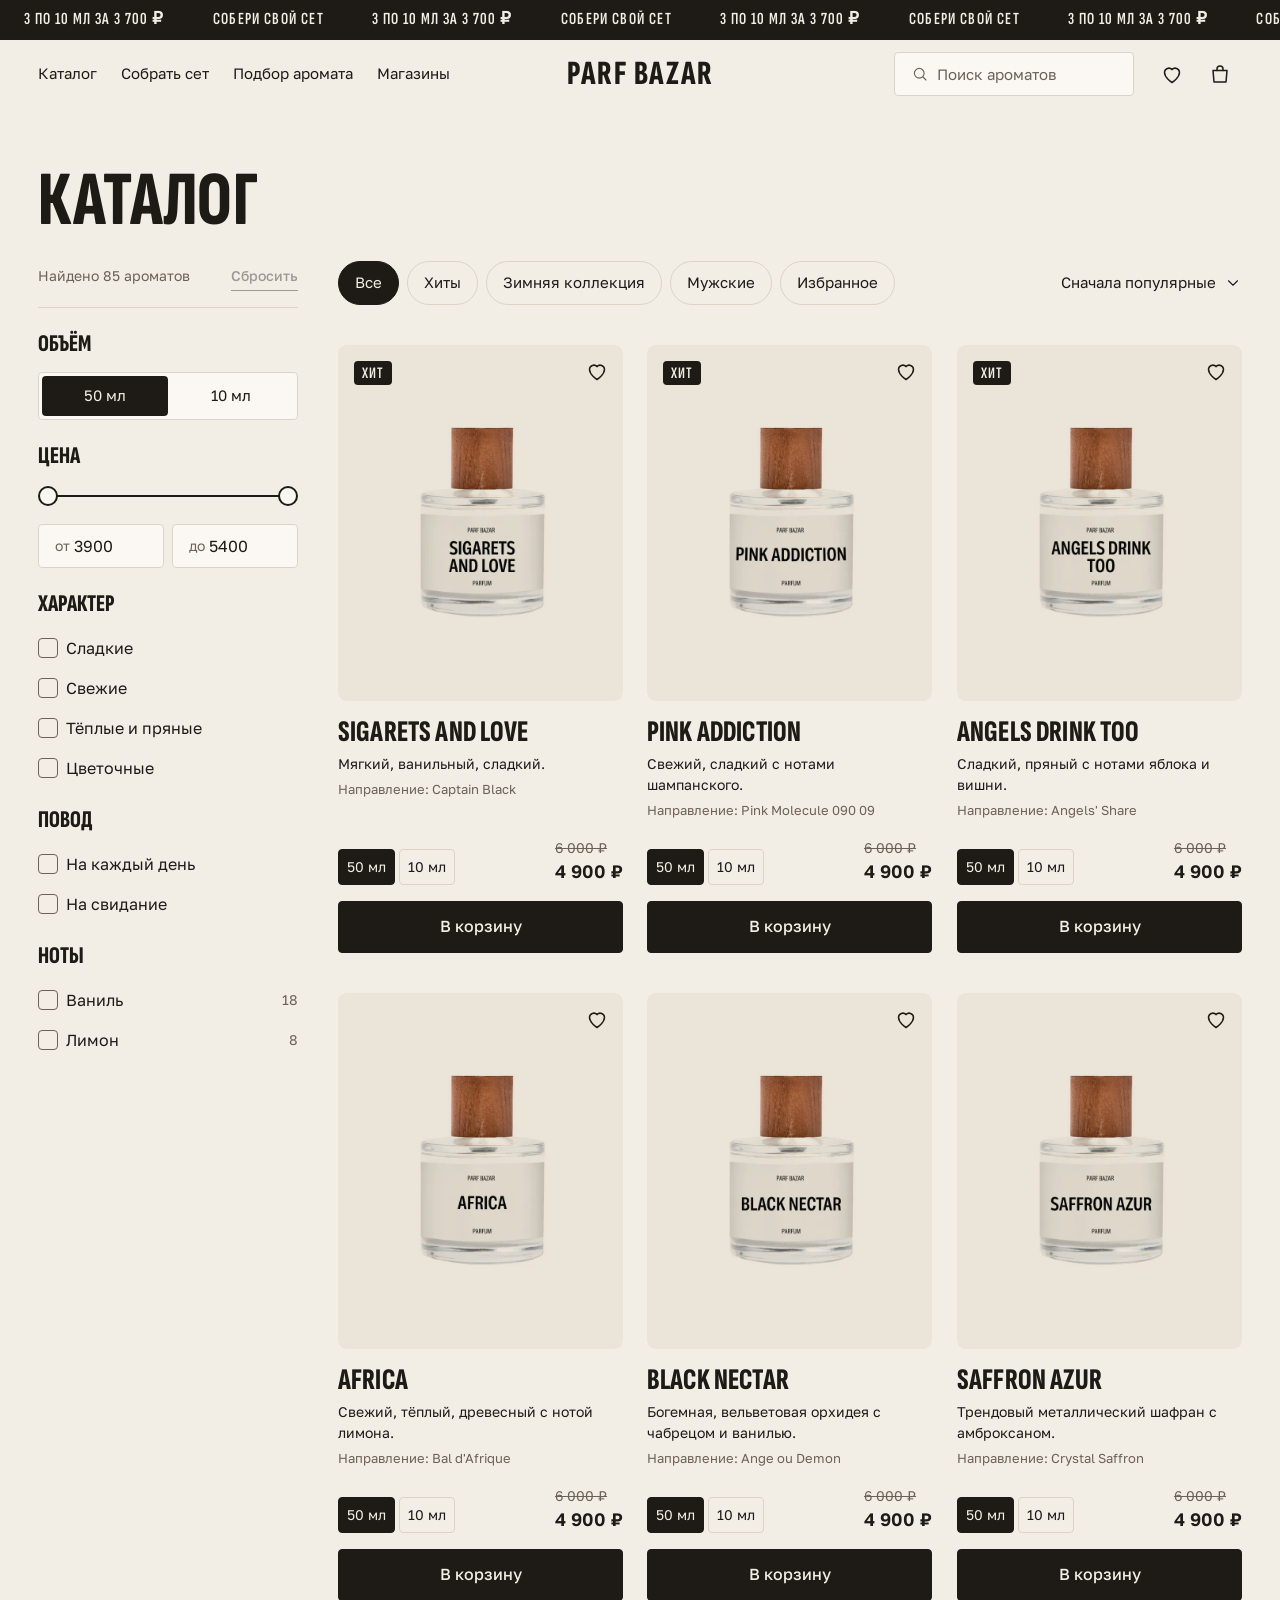
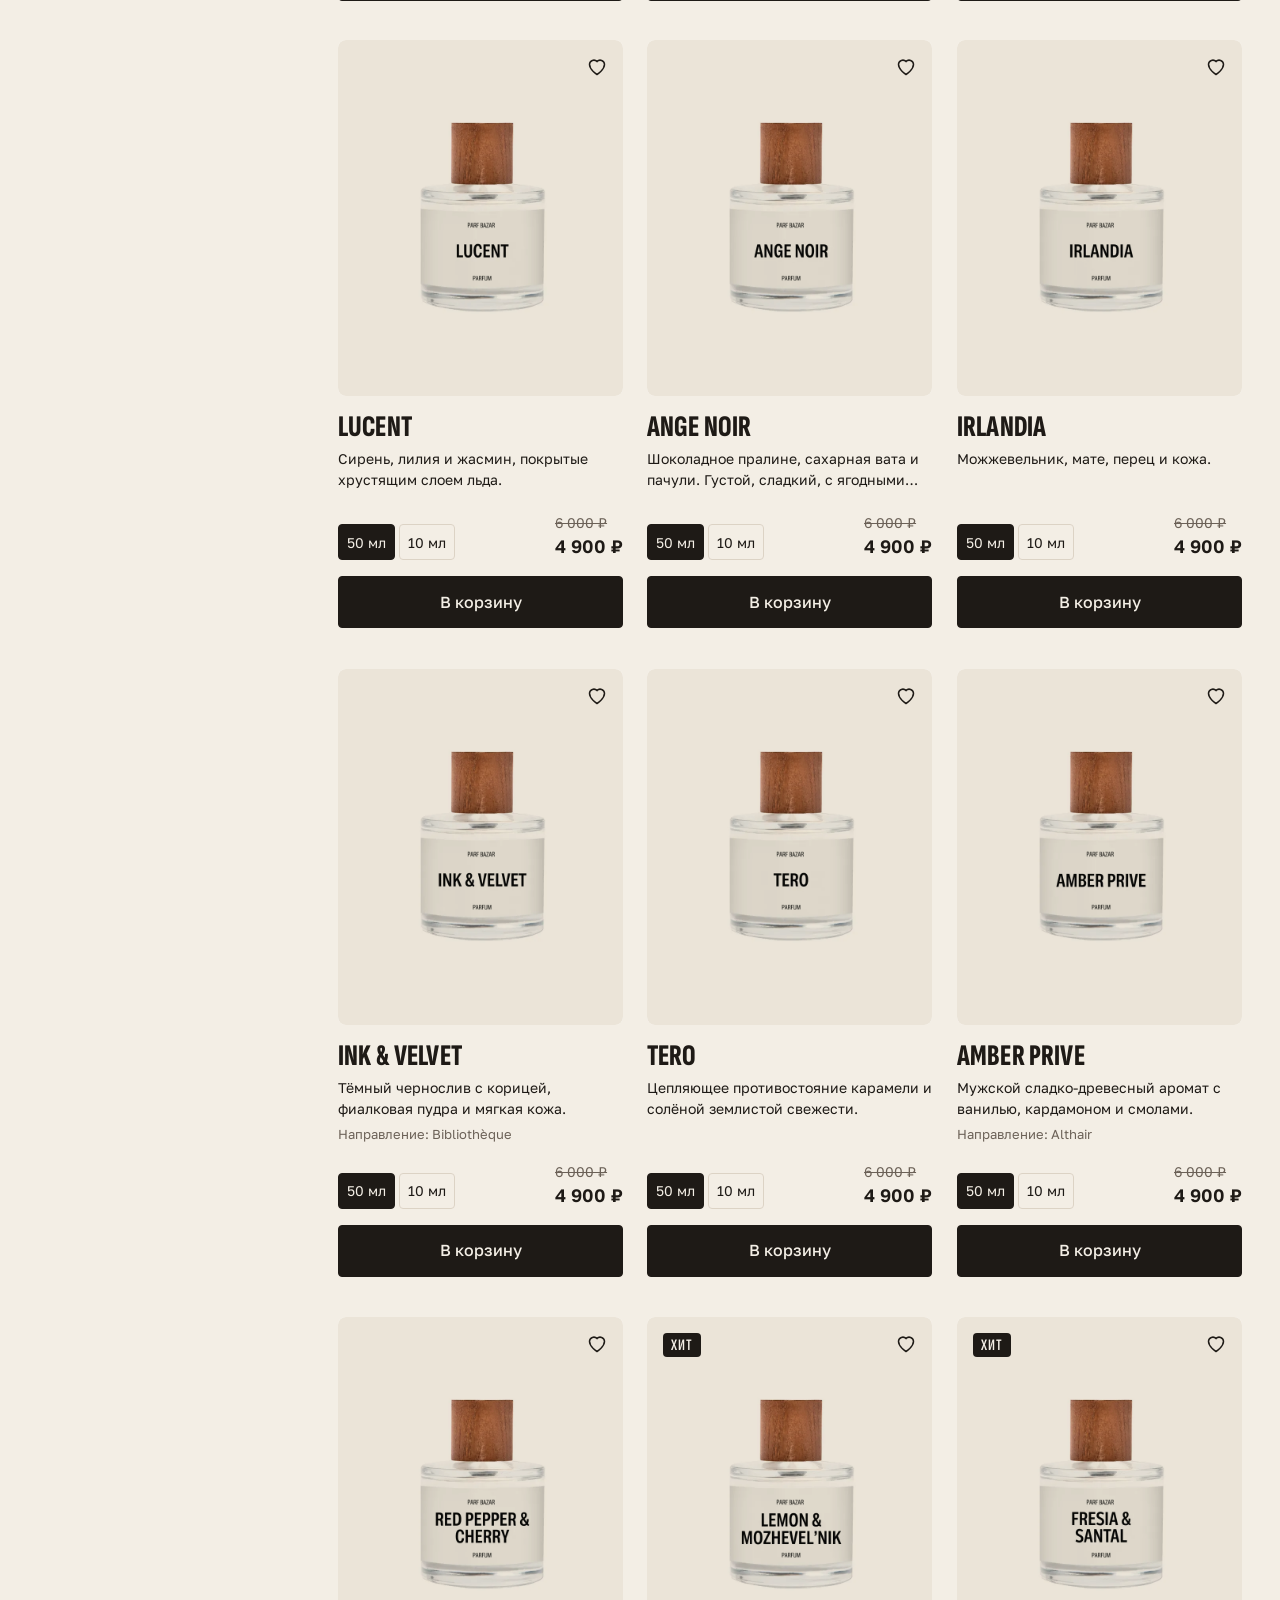
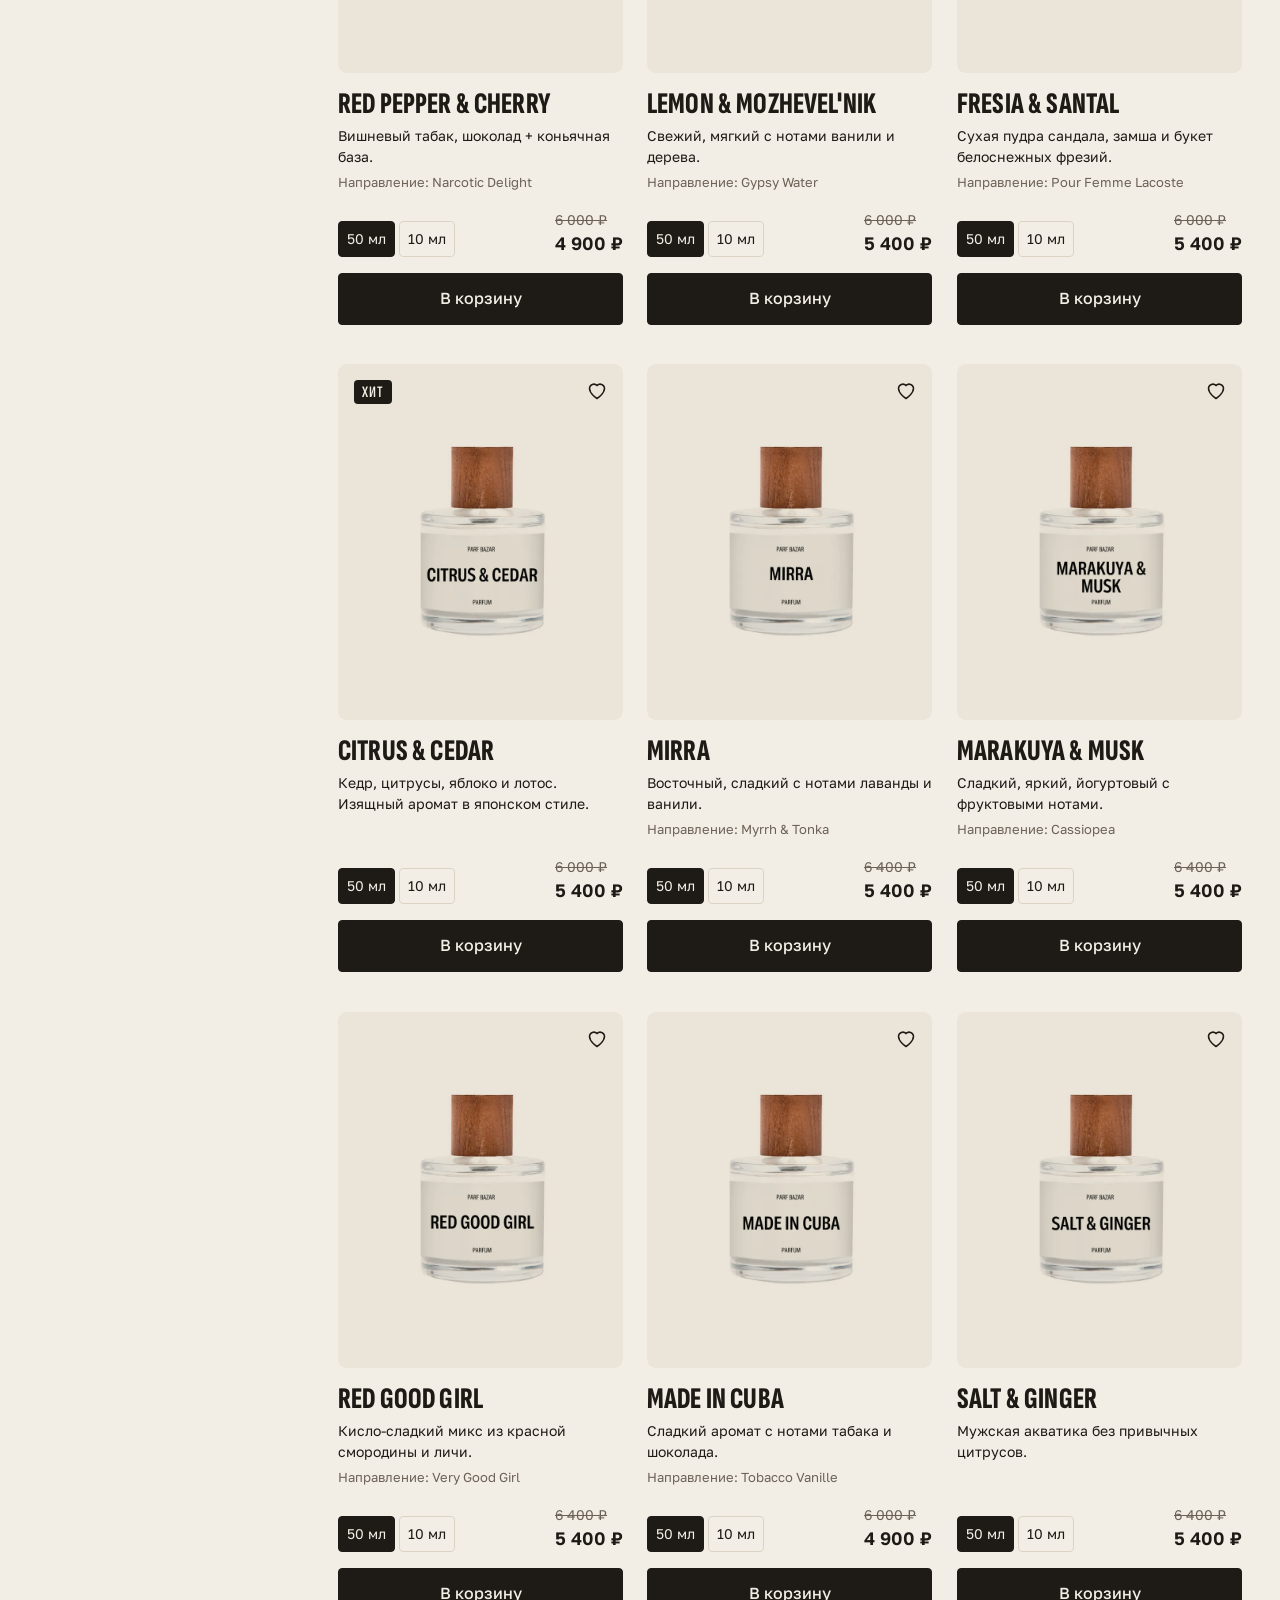
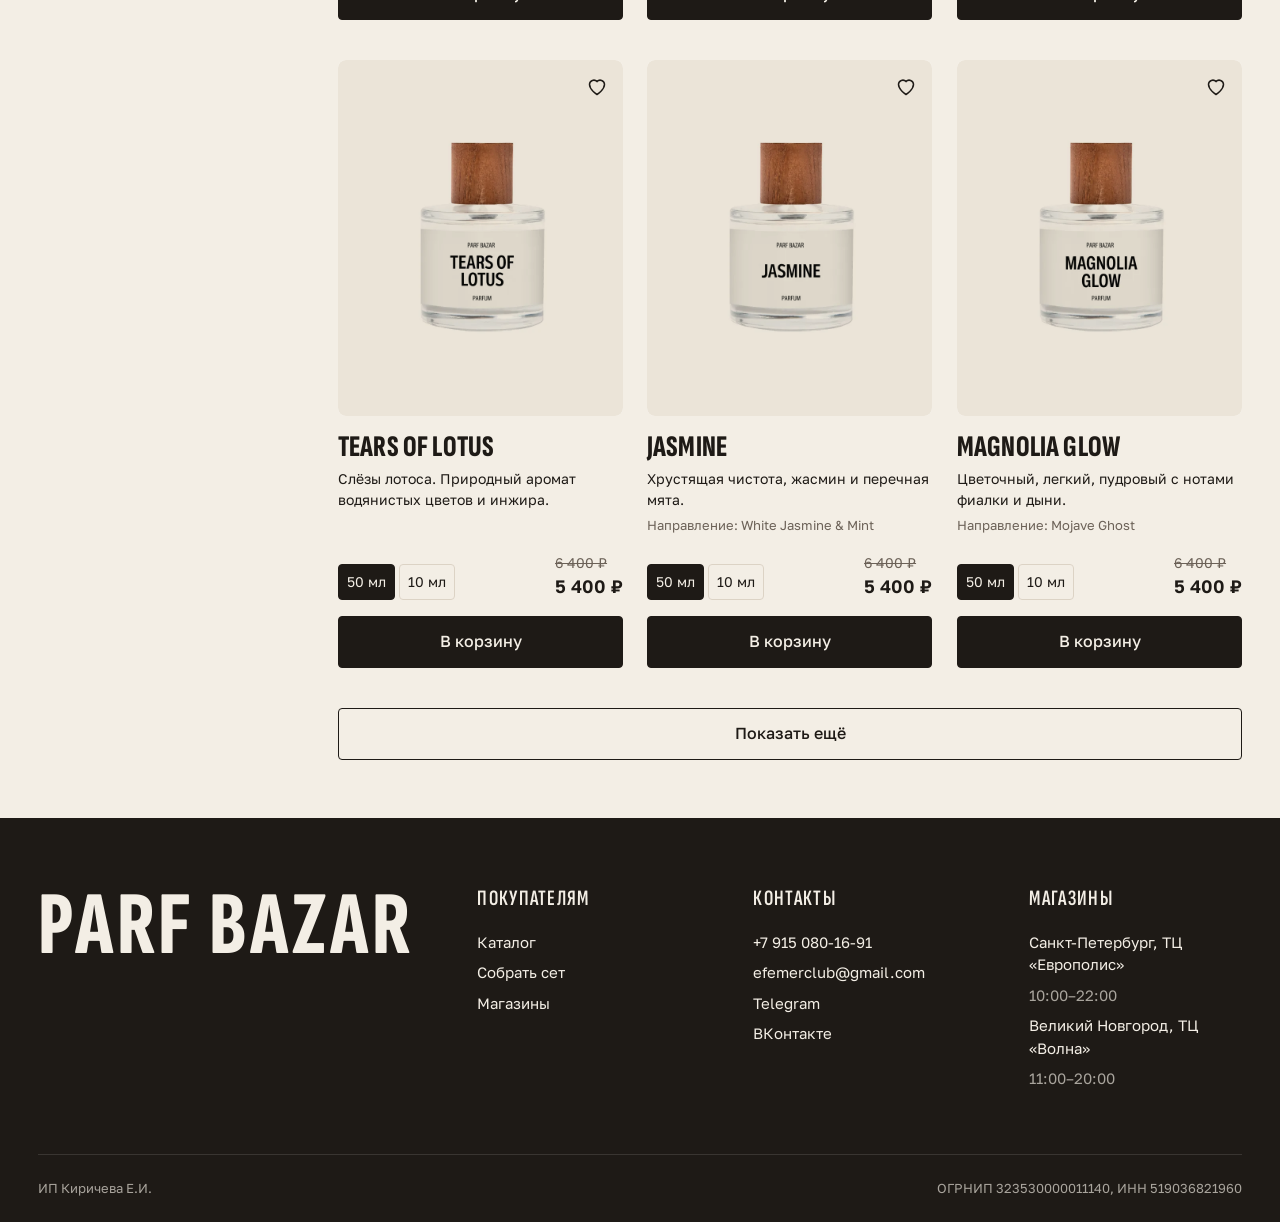
==== commit 08f66c72: "Первый экран: облака в высоком разрешении, перелистывание флаконов; карта магазинов; новогодняя верс" ====
--- a/catalog.html
+++ b/catalog.html
@@ -14,6 +14,8 @@
   <link rel="stylesheet" href="css/card.css?v=1">
   <link rel="stylesheet" href="css/blocks.css?v=1">
   <link rel="stylesheet" href="css/catalog.css?v=1">
+  <link rel="stylesheet" href="css/ny.css?v=1">
+  <script src="js/ny.js?v=1"></script>
   <script defer src="js/products-data.js?v=1"></script>
   <script defer src="js/store.js?v=1"></script>
   <script defer src="js/ui.js?v=1"></script>
--- a/css/base.css
+++ b/css/base.css
@@ -56,7 +56,7 @@
 
 html {
   scroll-behavior: smooth;
-  scroll-padding-top: calc(var(--header-height) + var(--space-l));
+  scroll-padding-top: calc(var(--header-height) + var(--header-search-height, 0px) + var(--space-l));
   scrollbar-width: none;
   -webkit-text-size-adjust: 100%;
 }
@@ -167,6 +167,10 @@
   animation-timing-function: var(--ease-out);
 }
 
+[hidden] {
+  display: none !important;
+}
+
 .visually-hidden {
   position: absolute;
   width: 1px;
@@ -213,6 +217,7 @@
   letter-spacing: 0.005em;
   text-transform: uppercase;
   text-wrap: balance;
+  overflow-wrap: anywhere;
 }
 
 .title--size_hero {
@@ -270,6 +275,13 @@
   stroke-width: 1.5;
   stroke-linecap: round;
   stroke-linejoin: round;
+}
+
+.sprite {
+  position: absolute;
+  width: 0;
+  height: 0;
+  overflow: hidden;
 }
 
 .icon--size_s {
@@ -508,7 +520,13 @@
 }
 
 .check__link {
-  border-bottom: 1px solid currentColor;
+  color: var(--color-ink);
+}
+
+@media (hover: hover) {
+  .check:hover .check__box {
+    border-color: var(--color-ink);
+  }
 }
 
 /* Появление блоков при прокрутке: класс reveal ставит скрипт, без него всё видно сразу. */
@@ -527,6 +545,13 @@
 
 /* Ссылка «смотреть все»: на компьютере в заголовке секции, на телефоне кнопкой под ней. */
 
+.section__tools {
+  display: flex;
+  flex-shrink: 0;
+  align-items: center;
+  gap: var(--space-l);
+}
+
 .section__more {
   flex-shrink: 0;
 }
--- a/css/chrome.css
+++ b/css/chrome.css
@@ -1,3 +1,23 @@
+/* Высоты постоянных полос, их учитывают липкие и закреплённые блоки страниц.
+   --header-search-height: строка поиска под шапкой (до 1024 px),
+   --tabbar-height: нижняя навигация вместе с вырезом экрана (до 768 px). */
+:root {
+  --header-search-height: 0px;
+  --tabbar-height: 0px;
+}
+
+@media (max-width: 1024px) {
+  :root {
+    --header-search-height: 60px;
+  }
+}
+
+@media (max-width: 768px) {
+  :root {
+    --tabbar-height: calc(58px + env(safe-area-inset-bottom));
+  }
+}
+
 /* Бегущая строка акции */
 
 .ticker {
@@ -53,13 +73,32 @@
   min-height: var(--header-height);
 }
 
+.header__side {
+  display: flex;
+  flex: 1 1 0;
+  align-items: center;
+  gap: var(--space-xs);
+  min-width: 0;
+}
+
+.header__side--end {
+  justify-content: flex-end;
+  gap: var(--space-m);
+}
+
+.header__actions {
+  display: flex;
+  align-items: center;
+  gap: var(--space-xs);
+}
+
 .header__burger {
   display: none;
+  margin-left: -10px;
 }
 
 .header__nav {
   display: flex;
-  flex: 1 1 0;
   align-items: center;
   gap: var(--space-l);
 }
@@ -69,13 +108,6 @@
   font-size: 15px;
   white-space: nowrap;
   transition: color var(--transition);
-}
-
-.header__actions {
-  display: flex;
-  flex: 1 1 0;
-  justify-content: flex-end;
-  gap: var(--space-xs);
 }
 
 @media (hover: hover) {
@@ -92,25 +124,65 @@
   letter-spacing: 0.04em;
   text-transform: uppercase;
   white-space: nowrap;
-}
-
+  transition: color var(--transition);
+}
+
+@media (hover: hover) {
+  .logo:hover {
+    color: var(--color-wood);
+  }
+}
+
+/* До 1024 px поиск уходит отдельной строкой: правая колонка растворяется, её роль берут иконки,
+   и логотип остаётся по центру между двумя равными колонками. */
 @media (max-width: 1024px) {
+  .header__inner {
+    flex-wrap: wrap;
+    row-gap: 0;
+    min-height: 0;
+  }
+
+  /* Отрицательные поля у обеих колонок поровну, иначе логотип съезжает с центра. */
+  .header__side {
+    min-height: var(--header-height);
+    margin-left: -10px;
+  }
+
+  .header__burger {
+    margin-left: 0;
+  }
+
+  .header__side--end {
+    display: contents;
+  }
+
+  .header__actions {
+    flex: 1 1 0;
+    justify-content: flex-end;
+    min-height: var(--header-height);
+    margin-right: -10px;
+  }
+
+  .header__search {
+    order: 1;
+    flex: 1 1 100%;
+    height: var(--header-search-height);
+    padding-bottom: var(--space-m);
+  }
+
   .header__burger {
     display: inline-flex;
-    margin-left: -10px;
   }
 
   .header__nav {
     display: none;
   }
-
-  .header__logo {
-    margin-right: auto;
-  }
-
-  .header__actions {
-    flex: 0 0 auto;
-    margin-right: -10px;
+}
+
+/* На телефоне каталог открывает нижняя навигация. */
+@media (max-width: 768px) {
+  .header__burger {
+    display: none;
   }
 }
 
@@ -122,12 +194,58 @@
   .logo {
     font-size: 30px;
   }
+
+  .header__inner {
+    column-gap: var(--space-s);
+  }
+
+  .header__actions {
+    gap: 0;
+  }
+}
+
+/* На самой узкой ширине логотип и две иконки иначе не помещаются по центру. */
+@media (max-width: 340px) {
+  .logo {
+    font-size: 26px;
+  }
+}
+
+/* Стрелки лент с прокруткой вбок */
+
+.arrows {
+  display: flex;
+  flex-shrink: 0;
+  gap: var(--space-s);
+}
+
+.arrows__button {
+  border: 1px solid var(--color-line);
+}
+
+.arrows--light .arrows__button {
+  border-color: rgba(243, 238, 229, 0.4);
+}
+
+@media (hover: hover) {
+  .arrows__button:hover {
+    border-color: var(--color-ink);
+    background: var(--color-ink);
+    color: var(--color-paper);
+  }
+
+  .arrows--light .arrows__button:hover {
+    border-color: var(--color-paper);
+    background: var(--color-paper);
+    color: var(--color-ink);
+  }
 }
 
 /* Подвал */
 
+/* Нижний отступ подвала держит место под нижней навигацией телефона. */
 .footer {
-  padding-block: var(--space-2xl) var(--space-l);
+  padding-block: var(--space-2xl) calc(var(--space-l) + var(--tabbar-height));
   background: var(--color-ink);
   color: var(--color-paper);
 }
@@ -227,7 +345,9 @@
   width: min(980px, 100vw - 2 * var(--gutter));
 }
 
-.dialog--side {
+/* Панели во всю высоту: --side выезжает справа, --left слева. */
+.dialog--side,
+.dialog--left {
   width: min(480px, 100vw);
   height: 100dvh;
   max-height: none;
@@ -333,7 +453,7 @@
 }
 
 @media (max-width: 768px) {
-  .dialog:not(.dialog--side) {
+  .dialog:not(.dialog--side):not(.dialog--left) {
     width: 100vw;
     height: 100dvh;
     max-height: none;
@@ -342,7 +462,7 @@
   }
 }
 
-/* Меню на телефоне */
+/* Окно каталога: разделы крупно, ниже второстепенные ссылки и контакты. */
 
 .menu {
   display: flex;
@@ -351,21 +471,62 @@
 }
 
 .menu__link {
-  padding-block: var(--space-s);
+  padding-block: var(--space-xs);
   font-family: var(--font-display);
-  font-size: 44px;
+  font-size: 40px;
   font-weight: 800;
   line-height: 1;
   text-align: left;
   text-transform: uppercase;
+  transition: color var(--transition);
+}
+
+.menu__extra {
+  display: flex;
+  flex-direction: column;
+  align-items: flex-start;
+  gap: var(--space-xs);
+  margin-top: var(--space-l);
+  padding-top: var(--space-l);
+  border-top: 1px solid var(--color-line);
+}
+
+.menu__sub {
+  padding-block: var(--space-xs);
+  font-size: 18px;
+  font-weight: 500;
+  text-align: left;
+  transition: color var(--transition);
 }
 
 .menu__contacts {
   display: flex;
   flex-direction: column;
+  align-items: flex-start;
   gap: var(--space-s);
-  margin-top: var(--space-xl);
+  margin-top: var(--space-l);
   color: var(--color-muted);
+}
+
+.menu__contact {
+  transition: color var(--transition);
+}
+
+@media (hover: hover) {
+  .menu__link:hover,
+  .menu__sub:hover {
+    color: var(--color-wood);
+  }
+
+  .menu__contact:hover {
+    color: var(--color-ink);
+  }
+}
+
+@media (max-width: 480px) {
+  .menu__link {
+    font-size: 34px;
+  }
 }
 
 /* Корзина */
@@ -409,6 +570,13 @@
   font-weight: 800;
   line-height: 1;
   text-transform: uppercase;
+  transition: color var(--transition);
+}
+
+@media (hover: hover) {
+  .cart-item__title:hover {
+    color: var(--color-wood);
+  }
 }
 
 .cart-item__meta {
@@ -416,8 +584,10 @@
   color: var(--color-muted);
 }
 
+/* На узком экране цена переносится под степпер, а не вылезает за край. */
 .cart-item__row {
   display: flex;
+  flex-wrap: wrap;
   align-items: center;
   justify-content: space-between;
   gap: var(--space-s);
@@ -548,6 +718,16 @@
   flex-shrink: 0;
 }
 
+/* На телефоне сообщение показывается сверху: внизу оно закрывало бы кнопку покупки. */
+@media (max-width: 768px) {
+  .toast {
+    top: calc(var(--header-height) + var(--header-search-height) + var(--space-s));
+    bottom: auto;
+    width: calc(100vw - 2 * var(--space-m));
+    justify-content: space-between;
+  }
+}
+
 @keyframes toast-in {
   from {
     opacity: 0;
@@ -559,6 +739,13 @@
   to {
     opacity: 0;
     transform: translate(-50%, 20px);
+  }
+}
+
+/* Галочка согласия (блок в base.css): ховер рамки. */
+@media (hover: hover) {
+  .check:hover .check__box {
+    border-color: var(--color-ink);
   }
 }
 
@@ -586,13 +773,21 @@
   min-height: 44px;
   font-size: 15px;
   white-space: nowrap;
+  transition: color var(--transition);
+}
+
+@media (hover: hover) {
+  .select__button:hover {
+    color: var(--color-wood);
+  }
 }
 
 .select__arrow {
   transition: transform var(--transition);
 }
 
-.select--open .select__arrow {
+/* Стрелка разворачивается обратно сразу, не дожидаясь конца анимации закрытия. */
+.select--open:not(.select--closing) .select__arrow {
   transform: rotate(180deg);
 }
 
--- a/css/shell.css
+++ b/css/shell.css
@@ -0,0 +1,233 @@
+/* Каркас магазина: поиск в шапке и нижняя навигация телефона. Высоты полос заданы в chrome.css. */
+
+/* Поиск в шапке */
+
+.site-search {
+  position: relative;
+  flex-shrink: 0;
+  width: 240px;
+}
+
+.site-search__field {
+  display: flex;
+  align-items: center;
+  gap: var(--space-s);
+  height: 44px;
+  padding: 0 var(--space-m);
+  border: 1px solid var(--color-line);
+  border-radius: var(--radius-s);
+  background: var(--color-surface);
+  cursor: text;
+  transition: border-color var(--transition);
+}
+
+.site-search__field:focus-within {
+  border-color: var(--color-ink);
+}
+
+.site-search__icon {
+  color: var(--color-muted);
+}
+
+.site-search__input {
+  flex: 1 1 auto;
+  min-width: 0;
+  height: 100%;
+  padding: 0;
+  border: 0;
+  background: none;
+  font-size: 15px;
+  -webkit-appearance: none;
+  appearance: none;
+}
+
+.site-search__input::placeholder {
+  color: var(--color-muted);
+  opacity: 1;
+}
+
+.site-search__panel {
+  position: absolute;
+  top: calc(100% + var(--space-s));
+  right: 0;
+  z-index: var(--z-bar);
+  display: none;
+  flex-direction: column;
+  width: 380px;
+  padding: var(--space-s);
+  border: 1px solid var(--color-line);
+  border-radius: var(--radius-m);
+  background: var(--color-surface);
+}
+
+.site-search--open .site-search__panel {
+  display: flex;
+  animation: dialog-in 0.25s var(--ease-out);
+}
+
+.site-search--closing .site-search__panel {
+  animation: dialog-out 0.2s ease-in forwards;
+}
+
+.site-search__item {
+  display: flex;
+  align-items: center;
+  gap: var(--space-m);
+  padding: var(--space-s);
+  border-radius: var(--radius-s);
+  transition: background-color var(--transition);
+}
+
+.site-search__thumb {
+  flex-shrink: 0;
+  width: 44px;
+  height: 56px;
+  border-radius: var(--radius-s);
+  background: var(--color-tile);
+  object-fit: cover;
+}
+
+.site-search__info {
+  display: flex;
+  flex-direction: column;
+  gap: 2px;
+  min-width: 0;
+}
+
+.site-search__name {
+  overflow: hidden;
+  font-family: var(--font-display);
+  font-size: 22px;
+  font-weight: 800;
+  line-height: 1;
+  text-overflow: ellipsis;
+  text-transform: uppercase;
+  white-space: nowrap;
+}
+
+.site-search__meta {
+  overflow: hidden;
+  color: var(--color-muted);
+  font-size: var(--fs-caption);
+  text-overflow: ellipsis;
+  white-space: nowrap;
+}
+
+.site-search__empty {
+  padding: var(--space-s);
+  color: var(--color-muted);
+  font-size: var(--fs-small);
+}
+
+.site-search__all {
+  display: flex;
+  align-items: center;
+  justify-content: space-between;
+  gap: var(--space-s);
+  margin-top: var(--space-xs);
+  padding: var(--space-s);
+  border-top: 1px solid var(--color-line);
+  font-size: var(--fs-small);
+  font-weight: 500;
+  transition: color var(--transition);
+}
+
+@media (hover: hover) {
+  .site-search__field:hover {
+    border-color: var(--color-muted);
+  }
+
+  .site-search__item:hover {
+    background: var(--color-tile);
+  }
+
+  .site-search__all:hover {
+    color: var(--color-wood);
+  }
+}
+
+@media (max-width: 1240px) {
+  .site-search {
+    width: 200px;
+  }
+}
+
+/* До 1024 px поле занимает свою строку под шапкой (раскладка строки в chrome.css). */
+@media (max-width: 1024px) {
+  .site-search {
+    width: auto;
+  }
+
+  /* 16 px и больше: иначе iPhone увеличивает страницу при фокусе. */
+  .site-search__input {
+    font-size: var(--fs-body);
+  }
+
+  .site-search__panel {
+    left: 0;
+    width: auto;
+  }
+}
+
+/* Нижняя навигация телефона */
+
+.tabbar {
+  display: none;
+}
+
+@media (max-width: 768px) {
+  .tabbar {
+    position: fixed;
+    right: 0;
+    bottom: 0;
+    left: 0;
+    z-index: var(--z-bar);
+    display: flex;
+    height: var(--tabbar-height);
+    padding-bottom: env(safe-area-inset-bottom);
+    border-top: 1px solid var(--color-line);
+    background: var(--color-surface);
+  }
+}
+
+.tabbar__item {
+  display: flex;
+  flex: 1 1 0;
+  flex-direction: column;
+  align-items: center;
+  justify-content: center;
+  gap: 3px;
+  min-width: 0;
+  color: var(--color-muted);
+  transition: color var(--transition);
+}
+
+.tabbar__item--active {
+  color: var(--color-ink);
+}
+
+.tabbar__icon {
+  position: relative;
+  display: flex;
+}
+
+.tabbar__count {
+  top: -6px;
+  right: -12px;
+}
+
+.tabbar__label {
+  font-size: 11px;
+  line-height: 1.2;
+  white-space: nowrap;
+}
+
+.tabbar__item--active .tabbar__label {
+  font-weight: 600;
+}
+
+@media (hover: hover) {
+  .tabbar__item:hover {
+    color: var(--color-ink);
+  }
+}
--- a/css/card.css
+++ b/css/card.css
@@ -19,8 +19,10 @@
 .card {
   position: relative;
   display: flex;
+  flex: 1 1 auto;
   flex-direction: column;
   min-width: 0;
+  container-type: inline-size;
 }
 
 .card__media {
@@ -91,10 +93,27 @@
 
 .card__buy {
   display: flex;
-  flex-wrap: wrap;
-  align-items: center;
+  align-items: flex-end;
   justify-content: space-between;
   gap: var(--space-s);
+}
+
+.card__price {
+  flex-direction: column-reverse;
+  align-items: flex-end;
+}
+
+/* В узкой карточке объём и цена не помещаются в строку: цена встаёт над кнопками объёма. */
+@container (max-width: 215px) {
+  .card__buy {
+    flex-direction: column-reverse;
+    align-items: flex-start;
+  }
+
+  .card__price {
+    flex-direction: row;
+    align-items: baseline;
+  }
 }
 
 @media (hover: hover) {
@@ -162,9 +181,9 @@
 }
 
 .volumes__option {
-  min-width: 56px;
+  min-width: 50px;
   min-height: 36px;
-  padding: 0 10px;
+  padding: 0 8px;
   border: 1px solid var(--color-line);
   border-radius: var(--radius-s);
   font-size: var(--fs-small);
@@ -217,6 +236,10 @@
   margin-inline: calc(-1 * var(--gutter));
   padding-inline: var(--gutter);
   overflow-x: auto;
+  /* Запас сверху и снизу: лента обрезает содержимое по вертикали, без него срезалось бы кольцо фокуса. */
+  margin-block: -6px;
+  padding-block: 6px;
+  overflow-y: hidden;
   scroll-padding-inline: var(--gutter);
   scroll-snap-type: x mandatory;
   scrollbar-width: none;
@@ -226,9 +249,23 @@
   display: none;
 }
 
+/* В ленте хитов метка «Хит» стояла бы на каждой карточке и ничего не выделяла. */
+.rail--plain .card__badge {
+  display: none;
+}
+
 .rail__item {
+  display: flex;
   flex: 0 0 calc((100% - 3 * var(--space-l)) / 4);
+  flex-direction: column;
+  min-width: 0;
   scroll-snap-align: start;
+}
+
+.grid__item {
+  display: flex;
+  flex-direction: column;
+  min-width: 0;
 }
 
 @media (max-width: 1240px) {
@@ -242,8 +279,9 @@
     gap: var(--space-m);
   }
 
+  /* На телефоне в ленте видно две карточки и край третьей. */
   .rail__item {
-    flex-basis: 62%;
+    flex-basis: 44%;
   }
 }
 
@@ -253,6 +291,8 @@
   display: flex;
   gap: var(--space-s);
   margin-inline: calc(-1 * var(--gutter));
+  margin-block: -6px;
+  padding-block: 6px;
   padding-inline: var(--gutter);
   overflow-x: auto;
   scrollbar-width: none;
--- a/css/blocks.css
+++ b/css/blocks.css
@@ -73,8 +73,8 @@
   }
 
   .quiz__result {
-    grid-template-columns: repeat(2, minmax(0, 1fr));
-    gap: var(--space-l) var(--space-m);
+    grid-template-columns: repeat(3, minmax(0, 1fr));
+    gap: var(--space-s);
   }
 
   .quiz__label {
--- a/css/ny.css
+++ b/css/ny.css
@@ -0,0 +1,221 @@
+/* Новогодняя тема: всё под классом .theme-ny на <html>, его ставит js/ny.js по ?ny=1.
+   Без класса файл ничего не меняет. Цвета матовые: сайт без свечений и ореолов. */
+
+.theme-ny {
+  --color-ny-red: #8a2c24;
+  --color-ny-green: #2f4a37;
+  --color-ny-bulb-red: #a8453a;
+  --color-ny-bulb-amber: #c98f3e;
+  --color-ny-bulb-green: #557253;
+  --color-ny-bulb-milk: #ece2cc;
+  --color-ny-wire: #3b322a;
+  --color-ny-snow: rgba(255, 255, 255, 0.95);
+  --color-ny-snow-edge: rgba(107, 97, 87, 0.3);
+
+  --ny-top-height: 36px;
+  --ny-side-width: 30px;
+  /* Поле между краем окна и содержимым: контейнер не шире --container, внутри у него отступ --gutter. */
+  --ny-side-field: calc((100vw - min(100vw, var(--container))) / 2 + var(--gutter));
+}
+
+/* Акценты в цвете */
+
+.theme-ny .ticker {
+  background: var(--color-ny-red);
+}
+
+.theme-ny .card__badge {
+  background: var(--color-ny-green);
+}
+
+.theme-ny .set-progress__dot {
+  border-color: var(--color-ny-red);
+}
+
+.theme-ny .set-progress__dot--filled {
+  background: var(--color-ny-red);
+}
+
+/* Гирлянды */
+
+.ny-garland {
+  overflow: hidden;
+  pointer-events: none;
+}
+
+.ny-garland__svg {
+  display: block;
+  max-width: none;
+}
+
+/* Горизонтальная висит под шапкой и едет вместе с ней, когда шапка прилипает. */
+.ny-garland--top {
+  position: absolute;
+  top: 100%;
+  right: 0;
+  left: 0;
+  height: var(--ny-top-height);
+}
+
+.ny-garland--top .ny-garland__svg {
+  width: auto;
+  height: 100%;
+}
+
+/* Боковые живут в полях у краёв окна; под шапкой, чтобы не спорить с ней, но над содержимым. */
+.ny-garland--side {
+  position: fixed;
+  top: 0;
+  bottom: 0;
+  z-index: calc(var(--z-header) - 1);
+  display: none;
+  width: var(--ny-side-width);
+}
+
+.ny-garland--side .ny-garland__svg {
+  width: 100%;
+  height: auto;
+}
+
+.ny-garland--left {
+  left: clamp(2px, var(--ny-side-field) - var(--ny-side-width) - 6px, 28px);
+}
+
+/* Правая та же гирлянда в зеркале: лампочки смотрят внутрь страницы. */
+.ny-garland--right {
+  right: clamp(2px, var(--ny-side-field) - var(--ny-side-width) - 6px, 28px);
+  transform: scaleX(-1);
+}
+
+@media (min-width: 1280px) {
+  .ny-garland--side {
+    display: block;
+  }
+}
+
+.ny-garland__wire {
+  fill: none;
+  stroke: var(--color-ny-wire);
+  stroke-width: 1.2;
+  stroke-linecap: round;
+}
+
+.ny-garland__cap {
+  fill: var(--color-ny-wire);
+}
+
+.ny-garland__shine {
+  fill: #fff;
+  opacity: 0.22;
+}
+
+.ny-garland__bulb {
+  animation: ny-twinkle 3.4s ease-in-out infinite alternate;
+}
+
+.ny-garland__bulb--group_2 {
+  animation-duration: 4.3s;
+}
+
+.ny-garland__bulb--group_3 {
+  animation-duration: 5.6s;
+}
+
+.ny-garland__bulb--red .ny-garland__glass {
+  fill: var(--color-ny-bulb-red);
+}
+
+.ny-garland__bulb--amber .ny-garland__glass {
+  fill: var(--color-ny-bulb-amber);
+}
+
+.ny-garland__bulb--green .ny-garland__glass {
+  fill: var(--color-ny-bulb-green);
+}
+
+.ny-garland__bulb--milk .ny-garland__glass {
+  fill: var(--color-ny-bulb-milk);
+}
+
+@keyframes ny-twinkle {
+  0%,
+  35% {
+    opacity: 1;
+  }
+
+  100% {
+    opacity: 0.45;
+  }
+}
+
+/* Еловые ветки выглядывают из верхних углов ореховой стены первого экрана.
+   Слой стоит первым в .hero: название бренда, флакон и тексты лежат поверх веток.
+   Одна картинка на оба угла: левый угол берёт её левую часть, правый правую. */
+
+.ny-branches {
+  position: absolute;
+  top: 0;
+  right: 0;
+  left: 0;
+  pointer-events: none;
+}
+
+.ny-branches__corner {
+  position: absolute;
+  top: 0;
+  width: clamp(150px, 22vw, 400px);
+  aspect-ratio: 645 / 463;
+  background: url("../img/gen/ny-branches.webp") no-repeat;
+  background-size: calc(100% / 0.42) auto;
+  animation: ny-branches 1s var(--ease-out) 0.6s both;
+}
+
+/* Внутренний край обрезанной картинки растворяется, иначе ветки обрываются ровной линией. */
+.ny-branches__corner--left {
+  left: 0;
+  background-position: left top;
+  mask-image: linear-gradient(to right, #000 62%, transparent 96%);
+}
+
+.ny-branches__corner--right {
+  right: 0;
+  background-position: right top;
+  mask-image: linear-gradient(to left, #000 62%, transparent 96%);
+}
+
+@keyframes ny-branches {
+  from {
+    opacity: 0;
+    transform: translateY(-16px);
+  }
+}
+
+/* Снег */
+
+.ny-snow {
+  position: fixed;
+  inset: 0;
+  z-index: calc(var(--z-header) + 1);
+  width: 100%;
+  height: 100%;
+  pointer-events: none;
+}
+
+@media (max-width: 768px) {
+  .theme-ny {
+    --ny-top-height: 26px;
+  }
+}
+
+@media (max-width: 480px) {
+  .ny-branches__corner {
+    width: 32vw;
+  }
+}
+
+@media (prefers-reduced-motion: reduce) {
+  .ny-garland__bulb,
+  .ny-branches__corner {
+    animation: none;
+  }
+}
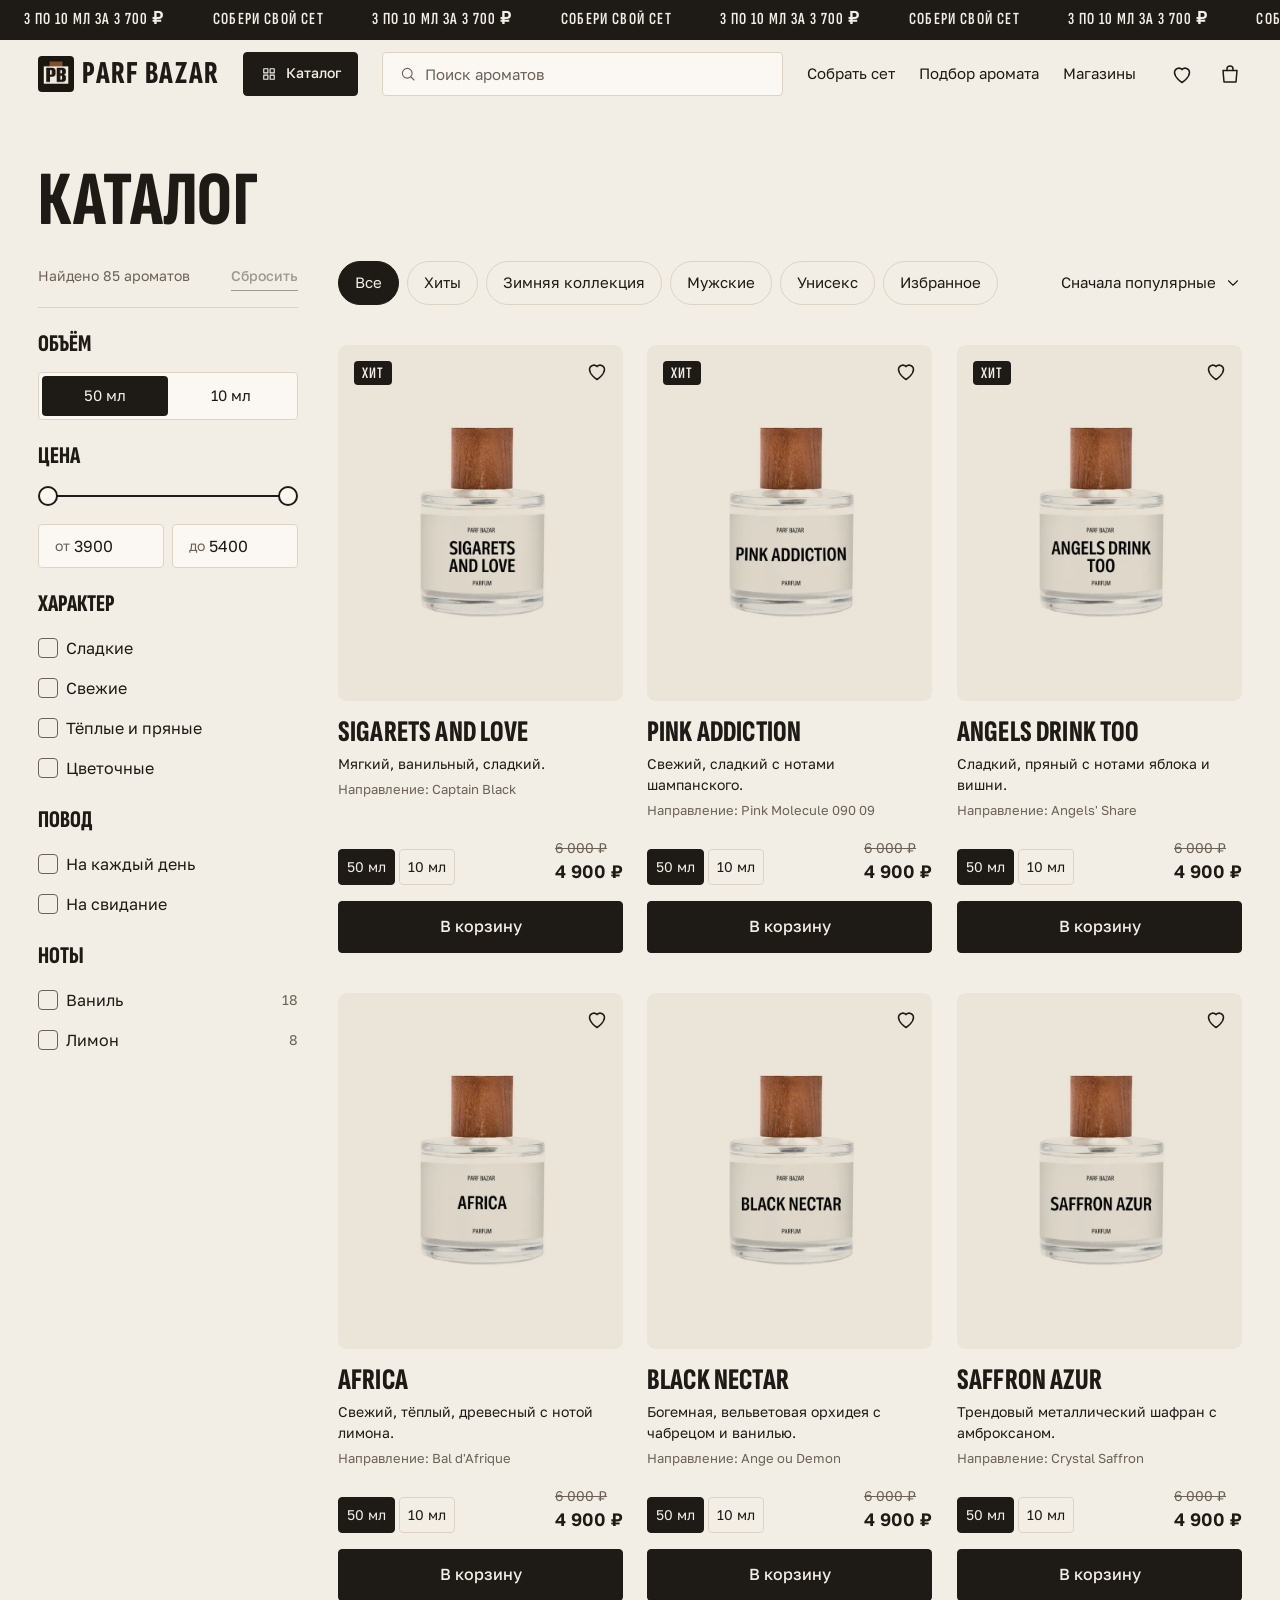
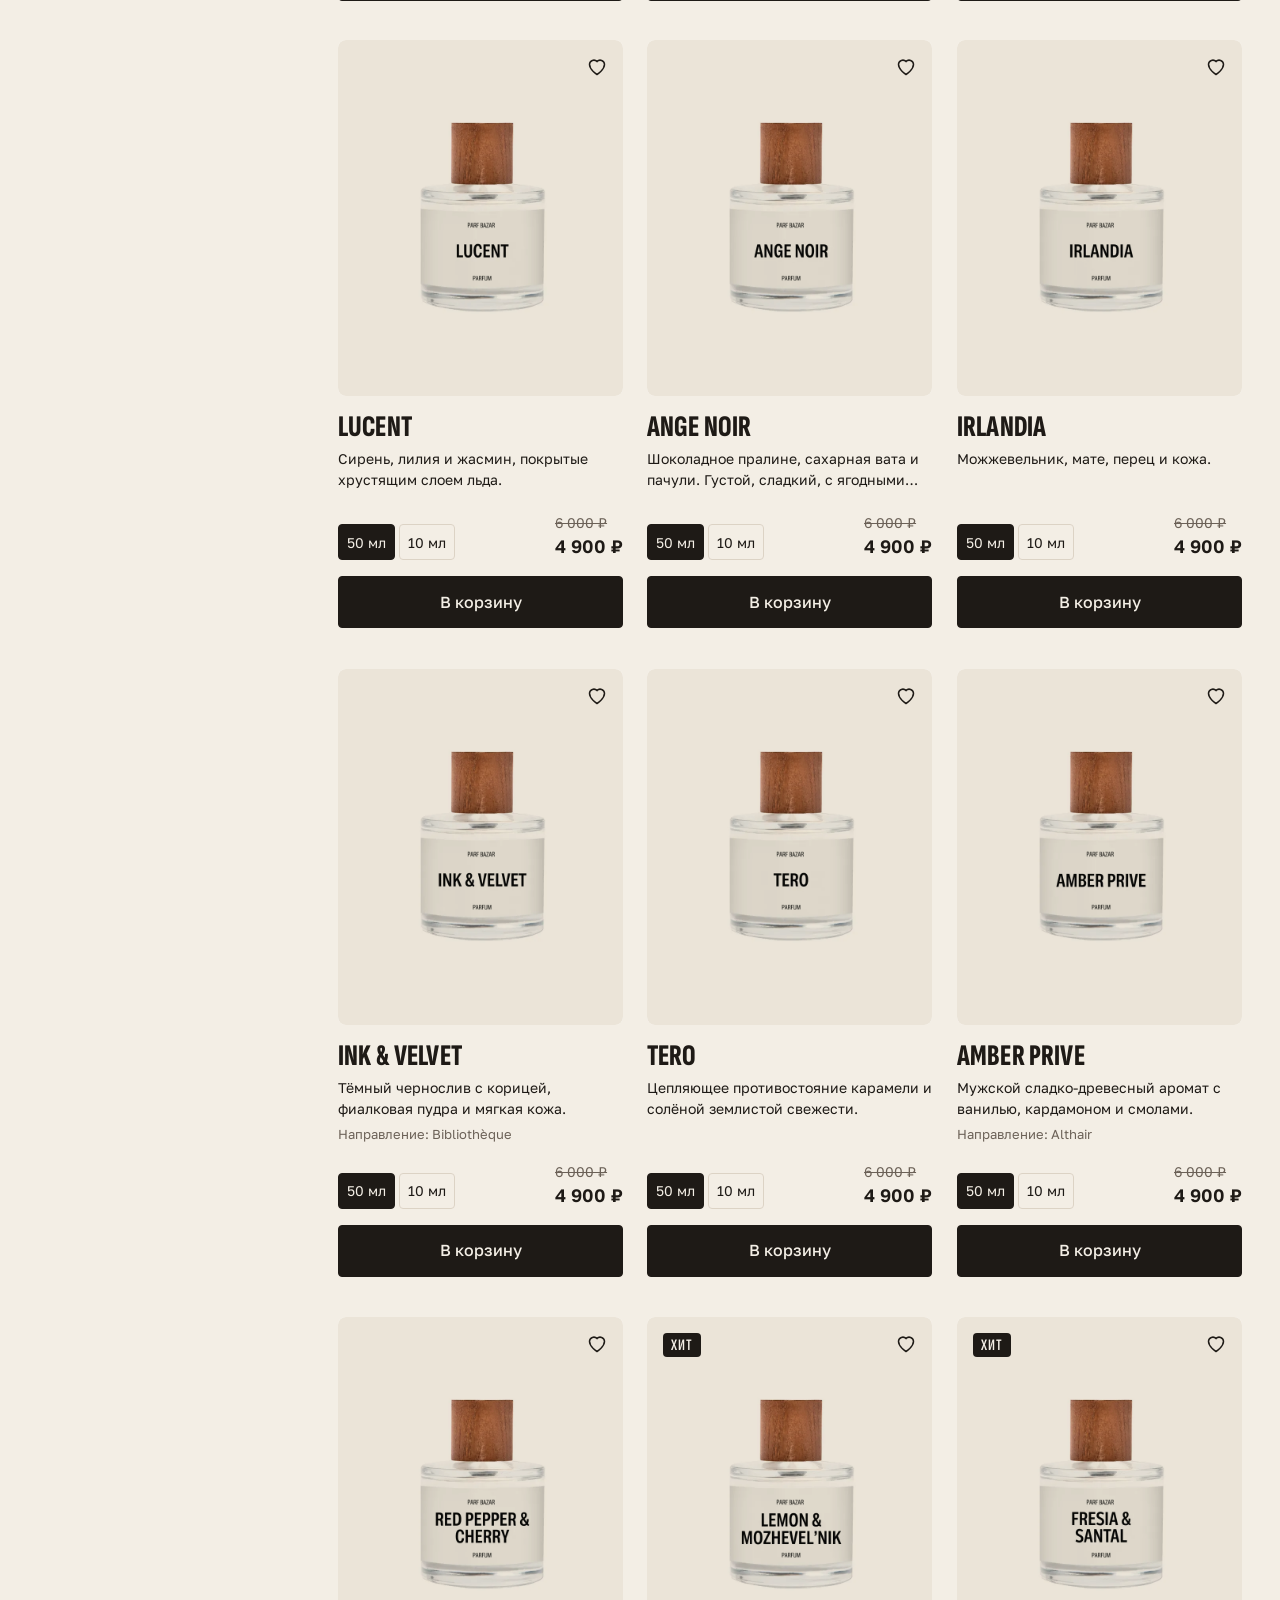
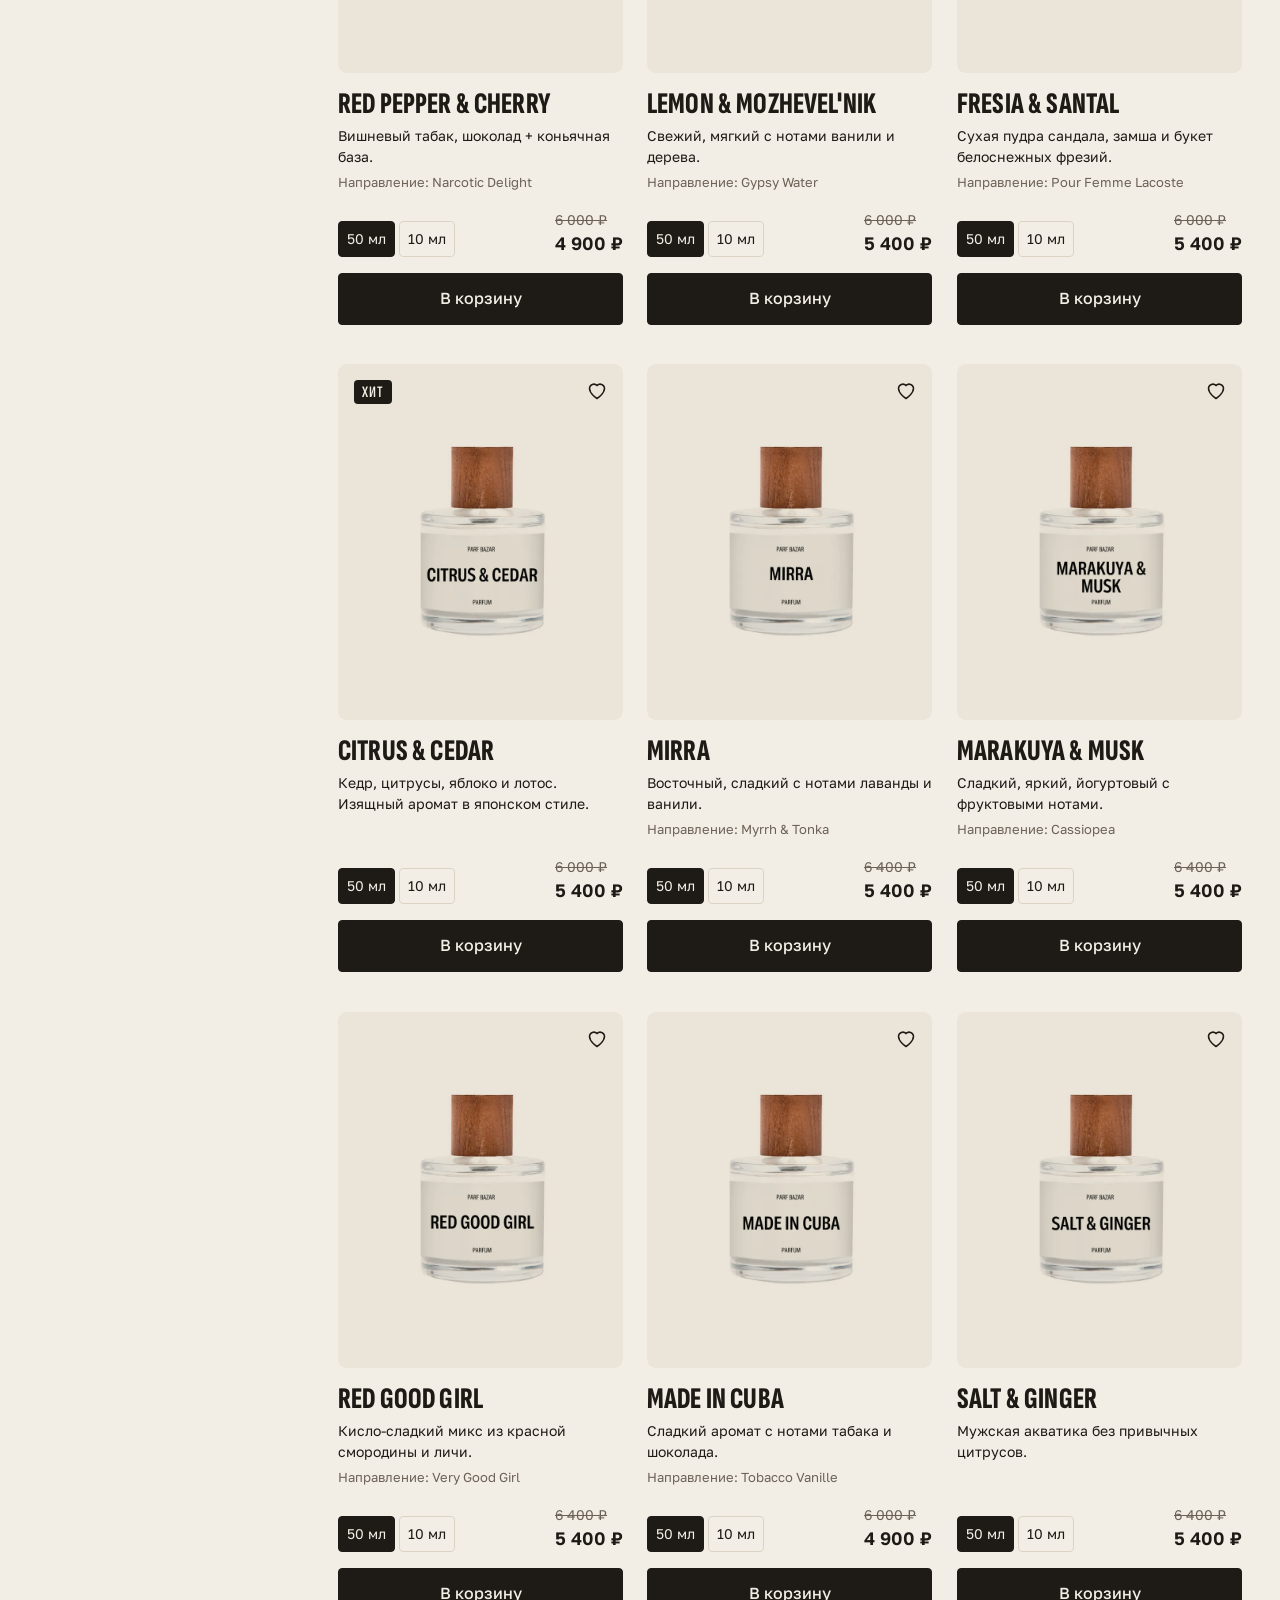
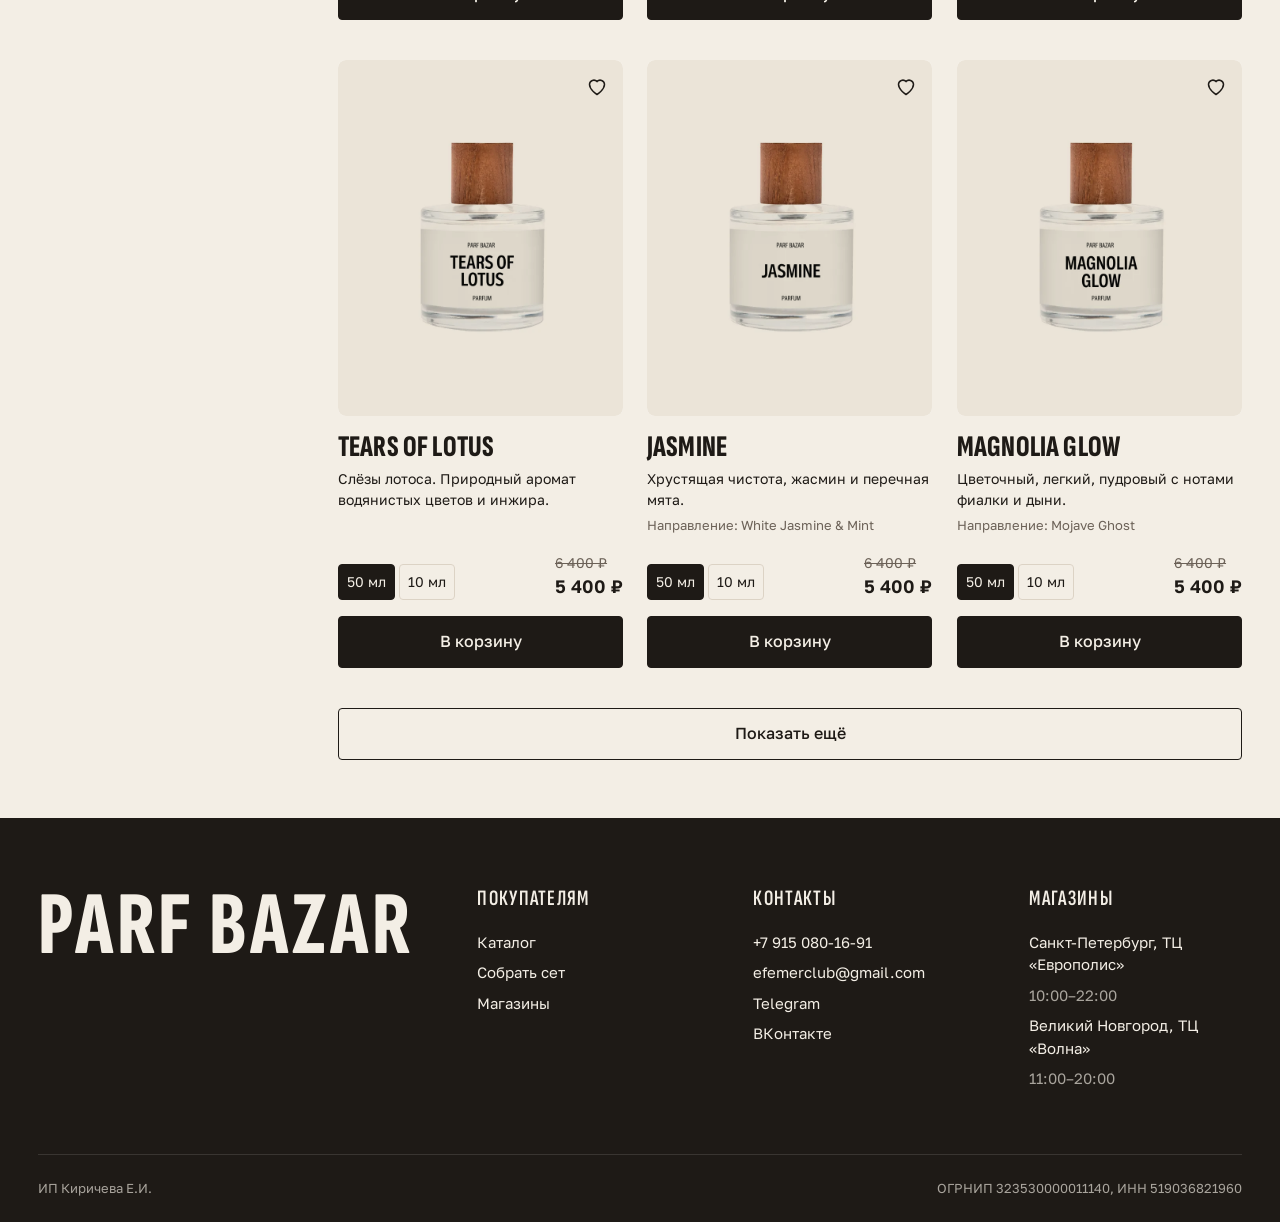
==== commit 338514e0: "Каталог на телефоне: компактный верх, полоса разделов и фильтра прячется при прокрутке вниз, раздел " ====
--- a/catalog.html
+++ b/catalog.html
@@ -5,24 +5,37 @@
   <meta name="viewport" content="width=device-width, initial-scale=1">
   <meta name="robots" content="noindex, nofollow">
   <title>Каталог ароматов Parf Bazar</title>
+  <link rel="icon" href="favicon.ico" sizes="48x48">
+  <link rel="icon" type="image/png" href="img/icon-512.png" sizes="512x512">
+  <link rel="apple-touch-icon" href="img/apple-touch-icon.png">
+  <meta name="theme-color" content="#1e1a16">
+  <meta property="og:type" content="website">
+  <meta property="og:title" content="Parf Bazar: ароматы по формулам ушедших брендов">
+  <meta property="og:description" content="85 ароматов во флаконах 10 и 50 мл. Три по 10 мл за 3 700 ₽.">
+  <meta property="og:image" content="https://torfinkissed1.github.io/parfbazar-concept/img/og.jpg">
+  <meta property="og:image:width" content="1200">
+  <meta property="og:image:height" content="630">
+  <meta name="twitter:card" content="summary_large_image">
   <link rel="preconnect" href="https://fonts.googleapis.com">
   <link rel="preconnect" href="https://fonts.gstatic.com" crossorigin>
   <link rel="stylesheet" href="https://fonts.googleapis.com/css2?family=Golos+Text:wght@400;500;600&family=Sofia+Sans+Extra+Condensed:wght@600;800&family=Spectral:ital@0;1&display=swap">
-  <link rel="stylesheet" href="css/base.css?v=1">
-  <link rel="stylesheet" href="css/chrome.css?v=1">
-  <link rel="stylesheet" href="css/shell.css?v=1">
-  <link rel="stylesheet" href="css/card.css?v=1">
-  <link rel="stylesheet" href="css/blocks.css?v=1">
-  <link rel="stylesheet" href="css/catalog.css?v=1">
-  <link rel="stylesheet" href="css/ny.css?v=1">
-  <script src="js/ny.js?v=1"></script>
-  <script defer src="js/products-data.js?v=1"></script>
-  <script defer src="js/store.js?v=1"></script>
-  <script defer src="js/ui.js?v=1"></script>
-  <script defer src="js/search.js?v=1"></script>
-  <script defer src="js/forms.js?v=1"></script>
-  <script defer src="js/quiz.js?v=1"></script>
-  <script defer src="js/catalog.js?v=1"></script>
+  <link rel="stylesheet" href="css/base.css?v=3">
+  <link rel="stylesheet" href="css/chrome.css?v=3">
+  <link rel="stylesheet" href="css/shell.css?v=3">
+  <link rel="stylesheet" href="css/menu.css?v=3">
+  <link rel="stylesheet" href="css/card.css?v=3">
+  <link rel="stylesheet" href="css/blocks.css?v=3">
+  <link rel="stylesheet" href="css/catalog.css?v=3">
+  <link rel="stylesheet" href="css/ny.css?v=3">
+  <script src="js/ny.js?v=3"></script>
+  <script defer src="js/products-data.js?v=3"></script>
+  <script defer src="js/store.js?v=3"></script>
+  <script defer src="js/ui.js?v=3"></script>
+  <script defer src="js/search.js?v=3"></script>
+  <script defer src="js/menu.js?v=3"></script>
+  <script defer src="js/forms.js?v=3"></script>
+  <script defer src="js/quiz.js?v=3"></script>
+  <script defer src="js/catalog.js?v=3"></script>
 </head>
 <body>
   <svg class="sprite" xmlns="http://www.w3.org/2000/svg" aria-hidden="true">
@@ -36,7 +49,10 @@
     <symbol id="arrow-right" viewBox="0 0 24 24"><path d="M4 12h16M14 6l6 6-6 6"/></symbol>
     <symbol id="arrow-left" viewBox="0 0 24 24"><path d="M20 12H4M10 6l-6 6 6 6"/></symbol>
     <symbol id="chevron-down" viewBox="0 0 24 24"><path d="m6 9 6 6 6-6"/></symbol>
-    <symbol id="search" viewBox="0 0 24 24"><circle cx="11" cy="11" r="6.5"/><path d="m16 16 4 4"/></symbol>
+    <symbol id="chevron-right" viewBox="0 0 24 24"><path d="m9 6 6 6-6 6"/></symbol>
+    <symbol id="sliders" viewBox="0 0 24 24"><path d="M4 7h9M17 7h3M4 17h3M11 17h9"/><circle cx="15" cy="7" r="2"/><circle cx="9" cy="17" r="2"/></symbol>
+    <symbol id="sort" viewBox="0 0 24 24"><path d="M7 5v14M7 19l-3-3M7 19l3-3M17 19V5M17 5l-3 3M17 5l3 3"/></symbol>
+    <symbol id="search"viewBox="0 0 24 24"><circle cx="11" cy="11" r="6.5"/><path d="m16 16 4 4"/></symbol>
     <symbol id="home" viewBox="0 0 24 24"><path d="M4.5 10.5 12 4.5l7.5 6V19.5h-5v-5h-5v5h-5v-9Z"/></symbol>
     <symbol id="grid" viewBox="0 0 24 24"><path d="M5 5h5.5v5.5H5zM13.5 5H19v5.5h-5.5zM5 13.5h5.5V19H5zM13.5 13.5H19V19h-5.5z"/></symbol>
     <symbol id="sparkle" viewBox="0 0 24 24"><path d="M11 4c.6 3.7 2.3 5.4 6 6-3.7.6-5.4 2.3-6 6-.6-3.7-2.3-5.4-6-6 3.7-.6 5.4-2.3 6-6Z"/><path d="M18 15v5M15.5 17.5h5"/></symbol>
@@ -57,67 +73,72 @@
 
   <header class="header">
     <div class="container header__inner">
-      <div class="header__side">
-        <button class="icon-button header__burger" type="button" data-open="menu" aria-label="Меню">
-          <svg class="icon" aria-hidden="true"><use href="#burger"></use></svg>
+      <a class="logo header__logo" href="index.html" aria-label="Parf Bazar, на главную">
+        <img class="logo__mark" src="img/mark.webp" alt="" width="36" height="36">
+        <span class="logo__text">Parf Bazar</span>
+      </a>
+      <button class="button button--size_s header__catalog" type="button" data-open="menu">
+        <svg class="icon icon--size_s" aria-hidden="true"><use href="#grid"></use></svg>
+        Каталог
+      </button>
+      <form class="site-search header__search" action="catalog.html" method="get" role="search" data-site-search-form>
+        <label class="site-search__field">
+          <svg class="icon icon--size_s site-search__icon" aria-hidden="true"><use href="#search"></use></svg>
+          <input class="site-search__input" type="search" name="q" placeholder="Поиск ароматов" aria-label="Поиск ароматов"
+            autocomplete="off" enterkeyhint="search" maxlength="60" data-site-search>
+        </label>
+        <div class="site-search__panel" data-site-search-panel></div>
+      </form>
+      <nav class="header__nav" aria-label="Основное меню">
+        <a class="header__link" href="index.html#set">Собрать сет</a>
+        <button class="header__link" type="button" data-open="quiz">Подбор аромата</button>
+        <a class="header__link" href="index.html#stores">Магазины</a>
+      </nav>
+      <div class="header__actions">
+        <a class="icon-button" href="catalog.html?filter=fav" aria-label="Избранное">
+          <svg class="icon" aria-hidden="true"><use href="#heart"></use></svg>
+          <span class="icon-button__count" data-fav-count hidden>0</span>
+        </a>
+        <button class="icon-button" type="button" data-open="cart" aria-label="Корзина">
+          <svg class="icon" aria-hidden="true"><use href="#bag"></use></svg>
+          <span class="icon-button__count" data-cart-count hidden>0</span>
         </button>
-        <nav class="header__nav" aria-label="Основное меню">
-          <a class="header__link" href="catalog.html">Каталог</a>
-          <a class="header__link" href="index.html#set">Собрать сет</a>
-          <button class="header__link" type="button" data-open="quiz">Подбор аромата</button>
-          <a class="header__link" href="index.html#stores">Магазины</a>
-        </nav>
-      </div>
-      <a class="logo header__logo" href="index.html">Parf Bazar</a>
-      <div class="header__side header__side--end">
-        <form class="site-search header__search" action="catalog.html" method="get" role="search" data-site-search-form>
-          <label class="site-search__field">
-            <svg class="icon icon--size_s site-search__icon" aria-hidden="true"><use href="#search"></use></svg>
-            <input class="site-search__input" type="search" name="q" placeholder="Поиск ароматов" aria-label="Поиск ароматов"
-              autocomplete="off" enterkeyhint="search" maxlength="60" data-site-search>
-          </label>
-          <div class="site-search__panel" data-site-search-panel></div>
-        </form>
-        <div class="header__actions">
-          <a class="icon-button" href="catalog.html?filter=fav" aria-label="Избранное">
-            <svg class="icon" aria-hidden="true"><use href="#heart"></use></svg>
-            <span class="icon-button__count" data-fav-count hidden>0</span>
-          </a>
-          <button class="icon-button" type="button" data-open="cart" aria-label="Корзина">
-            <svg class="icon" aria-hidden="true"><use href="#bag"></use></svg>
-            <span class="icon-button__count" data-cart-count hidden>0</span>
-          </button>
-        </div>
       </div>
     </div>
   </header>
 
   <main>
-    <section class="section section--tight">
+    <section class="section section--tight catalog-page">
       <div class="container catalog">
-        <h1 class="title title--size_h1 catalog__title">Каталог</h1>
+        <div class="catalog__head">
+          <h1 class="title title--size_h1 catalog__title">Каталог</h1>
+          <p class="catalog__count" data-count></p>
+        </div>
         <div class="catalog__layout">
           <aside class="catalog__aside" aria-label="Фильтры" data-filter-aside></aside>
           <div class="catalog__main">
-            <div class="catalog__top">
+            <div class="catalog__top" data-catalog-bar>
               <div class="chips catalog__chips" data-chips></div>
               <button class="button button--ghost button--size_s catalog__filter-open" type="button" data-open="catalog-filter">
+                <svg class="icon icon--size_s" aria-hidden="true"><use href="#sliders"></use></svg>
                 Фильтры
                 <span class="catalog__filter-badge" data-filter-badge hidden></span>
               </button>
               <div class="select catalog__sort" data-select>
-                <button class="select__button" type="button" aria-haspopup="listbox" aria-expanded="false" data-select-button>
-                  <span data-select-label>Сначала популярные</span>
-                  <svg class="icon icon--size_s select__arrow" aria-hidden="true"><use href="#chevron-down"></use></svg>
+                <button class="select__button catalog__sort-button" type="button" aria-haspopup="listbox" aria-expanded="false" data-select-button>
+                  <svg class="icon icon--size_s catalog__sort-icon" aria-hidden="true"><use href="#sort"></use></svg>
+                  <span class="catalog__sort-full" data-select-label>Сначала популярные</span>
+                  <span class="catalog__sort-short" data-select-short>Популярные</span>
+                  <svg class="icon icon--size_s select__arrow catalog__sort-arrow" aria-hidden="true"><use href="#chevron-down"></use></svg>
                 </button>
                 <div class="select__backdrop" data-select-close></div>
                 <div class="select__panel" role="listbox" aria-label="Сортировка">
                   <div class="select__handle" data-select-handle></div>
                   <p class="select__title">Сортировка</p>
-                  <button class="select__option select__option--active" type="button" role="option" aria-selected="true" data-value="popular">Сначала популярные</button>
-                  <button class="select__option" type="button" role="option" aria-selected="false" data-value="cheap">Сначала дешевле</button>
-                  <button class="select__option" type="button" role="option" aria-selected="false" data-value="expensive">Сначала дороже</button>
-                  <button class="select__option" type="button" role="option" aria-selected="false" data-value="title">По названию</button>
+                  <button class="select__option select__option--active" type="button" role="option" aria-selected="true" data-value="popular" data-short="Популярные">Сначала популярные</button>
+                  <button class="select__option" type="button" role="option" aria-selected="false" data-value="cheap" data-short="Дешевле">Сначала дешевле</button>
+                  <button class="select__option" type="button" role="option" aria-selected="false" data-value="expensive" data-short="Дороже">Сначала дороже</button>
+                  <button class="select__option" type="button" role="option" aria-selected="false" data-value="title" data-short="По названию">По названию</button>
                 </div>
               </div>
             </div>
@@ -128,7 +149,6 @@
                   <svg class="icon icon--size_s" aria-hidden="true"><use href="#close"></use></svg>
                 </button>
               </p>
-              <p class="muted catalog__count" data-count></p>
             </div>
             <div class="grid catalog__grid" data-grid></div>
             <div class="catalog__empty" data-empty hidden>
--- a/css/chrome.css
+++ b/css/chrome.css
@@ -1,15 +1,9 @@
 /* Высоты постоянных полос, их учитывают липкие и закреплённые блоки страниц.
-   --header-search-height: строка поиска под шапкой (до 1024 px),
+   --header-search-height: отдельная строка поиска под шапкой (сейчас поиск стоит в самой шапке, поэтому ноль),
    --tabbar-height: нижняя навигация вместе с вырезом экрана (до 768 px). */
 :root {
   --header-search-height: 0px;
   --tabbar-height: 0px;
-}
-
-@media (max-width: 1024px) {
-  :root {
-    --header-search-height: 60px;
-  }
 }
 
 @media (max-width: 768px) {
@@ -66,39 +60,27 @@
   border-color: var(--color-line);
 }
 
+/* Порядок как в привычном магазине: логотип, кнопка каталога, поиск на всю свободную ширину, ссылки, иконки. */
 .header__inner {
-  display: flex;
-  align-items: center;
-  gap: var(--space-m);
+  position: relative;
+  display: flex;
+  align-items: center;
+  gap: var(--space-l);
   min-height: var(--header-height);
 }
 
-.header__side {
-  display: flex;
+.header__catalog {
+  flex-shrink: 0;
+}
+
+.header__search {
   flex: 1 1 0;
-  align-items: center;
-  gap: var(--space-xs);
   min-width: 0;
 }
 
-.header__side--end {
-  justify-content: flex-end;
-  gap: var(--space-m);
-}
-
-.header__actions {
-  display: flex;
-  align-items: center;
-  gap: var(--space-xs);
-}
-
-.header__burger {
-  display: none;
-  margin-left: -10px;
-}
-
 .header__nav {
   display: flex;
+  flex-shrink: 0;
   align-items: center;
   gap: var(--space-l);
 }
@@ -110,6 +92,14 @@
   transition: color var(--transition);
 }
 
+.header__actions {
+  display: flex;
+  flex-shrink: 0;
+  align-items: center;
+  gap: var(--space-xs);
+  margin-right: -10px;
+}
+
 @media (hover: hover) {
   .header__link:hover {
     color: var(--color-wood);
@@ -117,8 +107,12 @@
 }
 
 .logo {
+  display: inline-flex;
+  flex-shrink: 0;
+  align-items: center;
+  gap: var(--space-s);
   font-family: var(--font-display);
-  font-size: 34px;
+  font-size: 32px;
   font-weight: 800;
   line-height: 1;
   letter-spacing: 0.04em;
@@ -127,87 +121,61 @@
   transition: color var(--transition);
 }
 
+.logo__mark {
+  width: 36px;
+  height: 36px;
+  border-radius: var(--radius-s);
+}
+
 @media (hover: hover) {
   .logo:hover {
     color: var(--color-wood);
   }
 }
 
-/* До 1024 px поиск уходит отдельной строкой: правая колонка растворяется, её роль берут иконки,
-   и логотип остаётся по центру между двумя равными колонками. */
+@media (max-width: 1240px) {
+  .header__inner,
+  .header__nav {
+    gap: var(--space-m);
+  }
+}
+
+/* Планшет: ссылки уходят в окно каталога. */
 @media (max-width: 1024px) {
-  .header__inner {
-    flex-wrap: wrap;
-    row-gap: 0;
-    min-height: 0;
-  }
-
-  /* Отрицательные поля у обеих колонок поровну, иначе логотип съезжает с центра. */
-  .header__side {
-    min-height: var(--header-height);
-    margin-left: -10px;
-  }
-
-  .header__burger {
-    margin-left: 0;
-  }
-
-  .header__side--end {
-    display: contents;
-  }
-
-  .header__actions {
-    flex: 1 1 0;
-    justify-content: flex-end;
-    min-height: var(--header-height);
-    margin-right: -10px;
-  }
-
-  .header__search {
-    order: 1;
-    flex: 1 1 100%;
-    height: var(--header-search-height);
-    padding-bottom: var(--space-m);
-  }
-
-  .header__burger {
-    display: inline-flex;
-  }
-
   .header__nav {
     display: none;
   }
 }
 
-/* На телефоне каталог открывает нижняя навигация. */
+/* Телефон: в шапке только логотип и поиск. Каталог, избранное и корзина живут в нижней навигации. */
 @media (max-width: 768px) {
-  .header__burger {
-    display: none;
-  }
-}
-
-@media (max-width: 480px) {
   :root {
     --header-height: 60px;
   }
 
-  .logo {
-    font-size: 30px;
-  }
-
   .header__inner {
-    column-gap: var(--space-s);
-  }
-
+    gap: var(--space-m);
+  }
+
+  .header__catalog,
   .header__actions {
-    gap: 0;
-  }
-}
-
-/* На самой узкой ширине логотип и две иконки иначе не помещаются по центру. */
-@media (max-width: 340px) {
+    display: none;
+  }
+
   .logo {
     font-size: 26px;
+  }
+
+  .logo__mark {
+    width: 32px;
+    height: 32px;
+  }
+}
+
+/* На узком экране название не помещается рядом с поиском: остаётся знак. */
+@media (max-width: 380px) {
+  .logo__text {
+    display: none;
   }
 }
 
@@ -345,9 +313,8 @@
   width: min(980px, 100vw - 2 * var(--gutter));
 }
 
-/* Панели во всю высоту: --side выезжает справа, --left слева. */
-.dialog--side,
-.dialog--left {
+/* Панель во всю высоту выезжает справа. */
+.dialog--side {
   width: min(480px, 100vw);
   height: 100dvh;
   max-height: none;
@@ -361,18 +328,6 @@
 
 .dialog--side.dialog--closing[open] {
   animation-name: side-out;
-}
-
-.dialog--left {
-  margin: 0 auto 0 0;
-}
-
-.dialog--left[open] {
-  animation-name: left-in;
-}
-
-.dialog--left.dialog--closing[open] {
-  animation-name: left-out;
 }
 
 .dialog__head {
@@ -453,79 +408,12 @@
 }
 
 @media (max-width: 768px) {
-  .dialog:not(.dialog--side):not(.dialog--left) {
+  .dialog:not(.dialog--side):not(.dialog--menu) {
     width: 100vw;
     height: 100dvh;
     max-height: none;
     margin: 0;
     border-radius: 0;
-  }
-}
-
-/* Окно каталога: разделы крупно, ниже второстепенные ссылки и контакты. */
-
-.menu {
-  display: flex;
-  flex-direction: column;
-  gap: var(--space-xs);
-}
-
-.menu__link {
-  padding-block: var(--space-xs);
-  font-family: var(--font-display);
-  font-size: 40px;
-  font-weight: 800;
-  line-height: 1;
-  text-align: left;
-  text-transform: uppercase;
-  transition: color var(--transition);
-}
-
-.menu__extra {
-  display: flex;
-  flex-direction: column;
-  align-items: flex-start;
-  gap: var(--space-xs);
-  margin-top: var(--space-l);
-  padding-top: var(--space-l);
-  border-top: 1px solid var(--color-line);
-}
-
-.menu__sub {
-  padding-block: var(--space-xs);
-  font-size: 18px;
-  font-weight: 500;
-  text-align: left;
-  transition: color var(--transition);
-}
-
-.menu__contacts {
-  display: flex;
-  flex-direction: column;
-  align-items: flex-start;
-  gap: var(--space-s);
-  margin-top: var(--space-l);
-  color: var(--color-muted);
-}
-
-.menu__contact {
-  transition: color var(--transition);
-}
-
-@media (hover: hover) {
-  .menu__link:hover,
-  .menu__sub:hover {
-    color: var(--color-wood);
-  }
-
-  .menu__contact:hover {
-    color: var(--color-ink);
-  }
-}
-
-@media (max-width: 480px) {
-  .menu__link {
-    font-size: 34px;
   }
 }
 
--- a/css/shell.css
+++ b/css/shell.css
@@ -4,8 +4,6 @@
 
 .site-search {
   position: relative;
-  flex-shrink: 0;
-  width: 240px;
 }
 
 .site-search__field {
@@ -146,25 +144,23 @@
   }
 }
 
-@media (max-width: 1240px) {
-  .site-search {
-    width: 200px;
-  }
-}
-
-/* До 1024 px поле занимает свою строку под шапкой (раскладка строки в chrome.css). */
 @media (max-width: 1024px) {
-  .site-search {
-    width: auto;
-  }
-
   /* 16 px и больше: иначе iPhone увеличивает страницу при фокусе. */
   .site-search__input {
     font-size: var(--fs-body);
   }
+}
+
+/* На телефоне поле узкое, поэтому подсказки раскрываются на всю ширину шапки, а не поля. */
+@media (max-width: 768px) {
+  .site-search {
+    position: static;
+  }
 
   .site-search__panel {
-    left: 0;
+    top: 100%;
+    right: var(--gutter);
+    left: var(--gutter);
     width: auto;
   }
 }
--- a/css/menu.css
+++ b/css/menu.css
@@ -0,0 +1,197 @@
+/* Окно каталога. Само окно прозрачное и шире первой панели: вторая панель выезжает из-под первой вправо.
+   На телефоне места для двух панелей нет, вторая накрывает первую. */
+
+.dialog--menu {
+  width: min(780px, 100vw);
+  height: 100dvh;
+  max-height: none;
+  margin: 0 auto 0 0;
+  border-radius: 0;
+  background: transparent;
+}
+
+.dialog--menu[open] {
+  animation-name: left-in;
+}
+
+.dialog--menu.dialog--closing[open] {
+  animation-name: left-out;
+}
+
+.menu {
+  display: flex;
+  height: 100%;
+  /* Пустое место справа от панелей не ловит нажатия: они доходят до окна и закрывают его. */
+  pointer-events: none;
+}
+
+.menu__panel {
+  position: relative;
+  z-index: 1;
+  display: flex;
+  flex: 0 0 auto;
+  flex-direction: column;
+  width: min(420px, 100vw);
+  background: var(--color-paper);
+  pointer-events: auto;
+}
+
+.menu__body {
+  flex: 1 1 auto;
+  min-height: 0;
+  padding: var(--space-l);
+  overflow-y: auto;
+  overscroll-behavior: contain;
+  scrollbar-width: none;
+}
+
+.menu__list {
+  display: flex;
+  flex-direction: column;
+}
+
+.menu__link {
+  display: flex;
+  align-items: center;
+  justify-content: space-between;
+  gap: var(--space-m);
+  min-height: 52px;
+  font-family: var(--font-display);
+  font-size: 36px;
+  font-weight: 800;
+  line-height: 1;
+  text-align: left;
+  text-transform: uppercase;
+  transition: color var(--transition);
+}
+
+.menu__link--active {
+  color: var(--color-wood);
+}
+
+.menu__extra {
+  display: flex;
+  flex-direction: column;
+  align-items: flex-start;
+  margin-top: var(--space-l);
+  padding-top: var(--space-l);
+  border-top: 1px solid var(--color-line);
+}
+
+.menu__more {
+  min-height: 44px;
+  font-size: 18px;
+  text-align: left;
+  transition: color var(--transition);
+}
+
+.menu__contacts {
+  display: flex;
+  flex-direction: column;
+  align-items: flex-start;
+  gap: var(--space-s);
+  margin-top: var(--space-l);
+  color: var(--color-muted);
+}
+
+.menu__contact {
+  transition: color var(--transition);
+}
+
+/* Вторая панель: другой цвет и текст мельче, чтобы подразделы не спорили с разделами. */
+.menu__sub {
+  display: flex;
+  flex: 0 0 auto;
+  flex-direction: column;
+  width: min(360px, 100vw);
+  padding: var(--space-l);
+  overflow-y: auto;
+  overscroll-behavior: contain;
+  scrollbar-width: none;
+  background: var(--color-wood-dark);
+  color: var(--color-paper);
+  pointer-events: auto;
+  visibility: hidden;
+  transform: translateX(-100%);
+  transition: transform 0.4s var(--ease-out), visibility 0s 0.4s;
+}
+
+.menu--sub .menu__sub {
+  visibility: visible;
+  transform: none;
+  transition-delay: 0s;
+}
+
+.menu__back {
+  display: none;
+  align-items: center;
+  gap: var(--space-s);
+  min-height: 44px;
+  margin-bottom: var(--space-m);
+  transition: opacity var(--transition);
+}
+
+.menu__heading {
+  min-height: 44px;
+  margin-bottom: var(--space-m);
+  padding-bottom: var(--space-m);
+  border-bottom: 1px solid rgba(243, 238, 229, 0.3);
+}
+
+.menu__sublist {
+  display: flex;
+  flex-direction: column;
+}
+
+.menu__sublink {
+  display: flex;
+  align-items: center;
+  min-height: 48px;
+  font-size: 18px;
+  transition: opacity var(--transition);
+}
+
+@media (hover: hover) {
+  .menu__link:hover,
+  .menu__more:hover {
+    color: var(--color-wood);
+  }
+
+  .menu__contact:hover {
+    color: var(--color-ink);
+  }
+
+  .menu__sublink:hover,
+  .menu__back:hover {
+    opacity: 0.65;
+  }
+}
+
+@media (max-width: 768px) {
+  .dialog--menu {
+    width: 100vw;
+  }
+
+  .menu {
+    position: relative;
+  }
+
+  .menu__panel {
+    width: 100%;
+  }
+
+  .menu__sub {
+    position: absolute;
+    inset: 0;
+    z-index: 2;
+    width: auto;
+  }
+
+  .menu__back {
+    display: inline-flex;
+  }
+
+  .menu__link {
+    font-size: 32px;
+  }
+}
--- a/css/catalog.css
+++ b/css/catalog.css
@@ -1,4 +1,7 @@
-.catalog__title {
+.catalog__head {
+  display: flex;
+  align-items: baseline;
+  gap: var(--space-m);
   margin-bottom: var(--space-l);
 }
 
@@ -63,6 +66,12 @@
   margin-left: auto;
 }
 
+/* На компьютере сортировка текстом с полной подписью, иконка и короткая подпись нужны только узкому экрану. */
+.catalog__sort-icon,
+.catalog__sort-short {
+  display: none;
+}
+
 .catalog__status {
   display: flex;
   flex-wrap: wrap;
@@ -95,7 +104,9 @@
 
 .catalog__count {
   display: none;
+  color: var(--color-muted);
   font-size: var(--fs-small);
+  white-space: nowrap;
 }
 
 .catalog__grid {
@@ -431,21 +442,40 @@
   }
 }
 
-/* Панель с кнопкой фильтра и сортировкой прилипает под шапкой, пока листается сетка. */
+/* Узкий экран: компактный заголовок со счётчиком и липкая полоса «разделы + фильтр + сортировка». */
 @media (max-width: 1024px) {
+  .catalog-page {
+    padding-top: var(--space-m);
+  }
+
+  .catalog__head {
+    margin-bottom: 0;
+  }
+
+  .catalog__title {
+    font-size: 40px;
+  }
+
   .catalog__aside {
     display: none;
   }
 
+  /* Шапка непрозрачная и выше по слою, поэтому спрятанная полоса уходит под неё.
+     Сдвиг с запасом на высоту шапки: полоса скрыта при любой её высоте. */
   .catalog__top {
     position: sticky;
     top: calc(var(--header-height) + var(--header-search-height, 0px));
     z-index: 10;
     flex-wrap: wrap;
-    gap: var(--space-s) var(--space-m);
+    gap: var(--space-s);
     margin-inline: calc(-1 * var(--gutter));
     padding: var(--space-s) var(--gutter);
     background: var(--color-paper);
+    transition: transform 0.3s var(--ease-out);
+  }
+
+  .catalog__top--hidden {
+    transform: translateY(calc(-100% - var(--header-height) - var(--header-search-height, 0px)));
   }
 
   /* Липкая панель создаёт свой слой: без подъёма лист сортировки и его подложка уходят под шапку. */
@@ -453,19 +483,73 @@
     z-index: var(--z-toast);
   }
 
+  /* Ширина с учётом отрицательных полей: иначе на планшете лента умещается в одну строку с кнопками. */
   .catalog__chips {
     order: 1;
-    flex-basis: 100%;
+    flex: 0 0 calc(100% + 2 * var(--gutter));
     margin-inline: calc(-1 * var(--gutter));
     padding-inline: var(--gutter);
   }
 
   .catalog__filter-open {
     display: inline-flex;
+    flex: 1 1 0;
+    order: 2;
+    min-width: 0;
+  }
+
+  .catalog__sort {
+    flex: 1 1 0;
+    order: 3;
+    min-width: 0;
+    margin-left: 0;
+  }
+
+  /* Сортировка выглядит так же, как соседняя кнопка фильтра. */
+  .catalog__sort-button {
+    justify-content: center;
+    width: 100%;
+    padding: 0 var(--space-m);
+    border: 1px solid var(--color-ink);
+    border-radius: var(--radius-s);
+    font-size: var(--fs-small);
+    font-weight: 500;
+    transition: background-color var(--transition), border-color var(--transition), color var(--transition);
+  }
+
+  .catalog__sort-icon {
+    display: block;
+  }
+
+  .catalog__sort-short {
+    display: inline;
+  }
+
+  .catalog__sort-full,
+  .catalog__sort-arrow {
+    display: none;
   }
 
   .catalog__count {
     display: block;
+  }
+
+  .catalog__status {
+    margin-block: 0 var(--space-m);
+  }
+}
+
+@media (max-width: 1024px) and (hover: hover) {
+  .catalog__sort-button:hover {
+    border-color: var(--color-wood);
+    background: var(--color-wood);
+    color: var(--color-paper);
+  }
+}
+
+@media (max-width: 1024px) and (prefers-reduced-motion: reduce) {
+  .catalog__top {
+    transition: none;
   }
 }
 
@@ -473,8 +557,4 @@
   .catalog__grid {
     grid-template-columns: repeat(2, minmax(0, 1fr));
   }
-
-  .catalog__status {
-    margin-block: var(--space-s) var(--space-m);
-  }
-}
+}
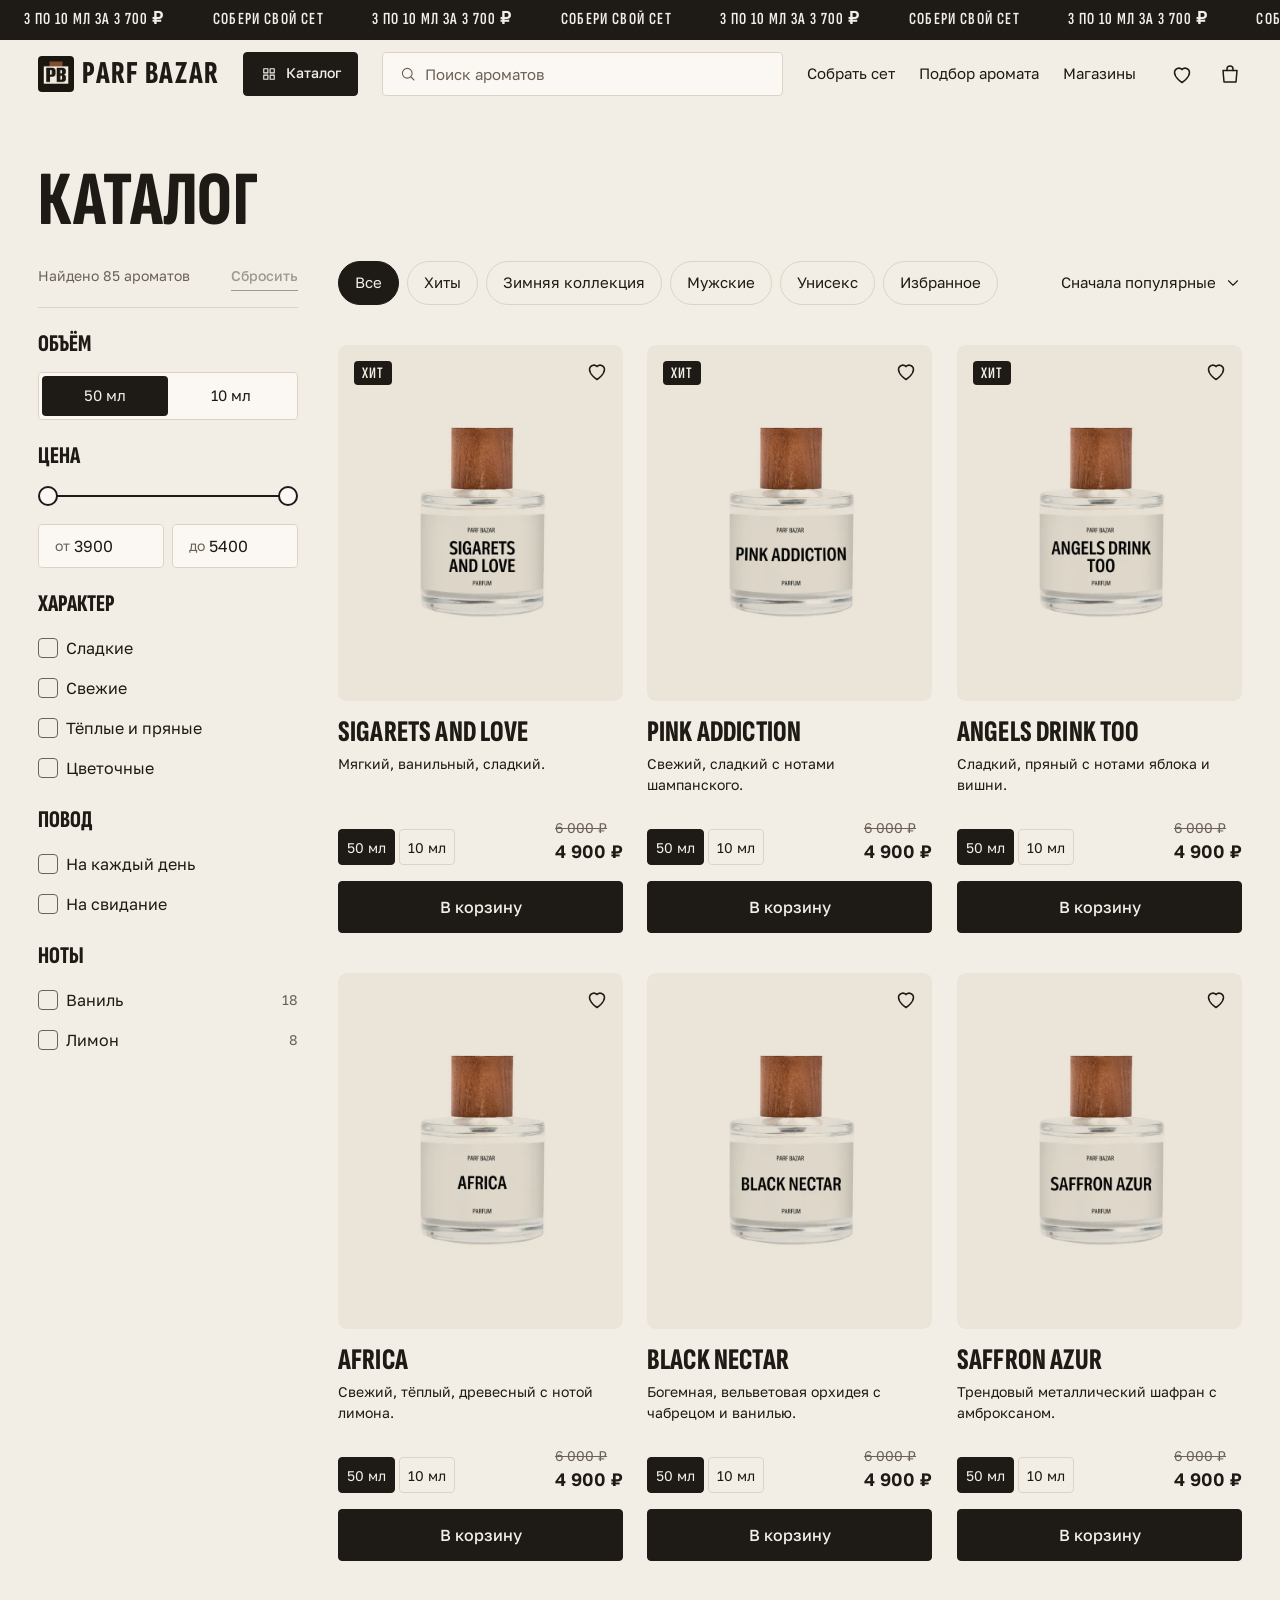
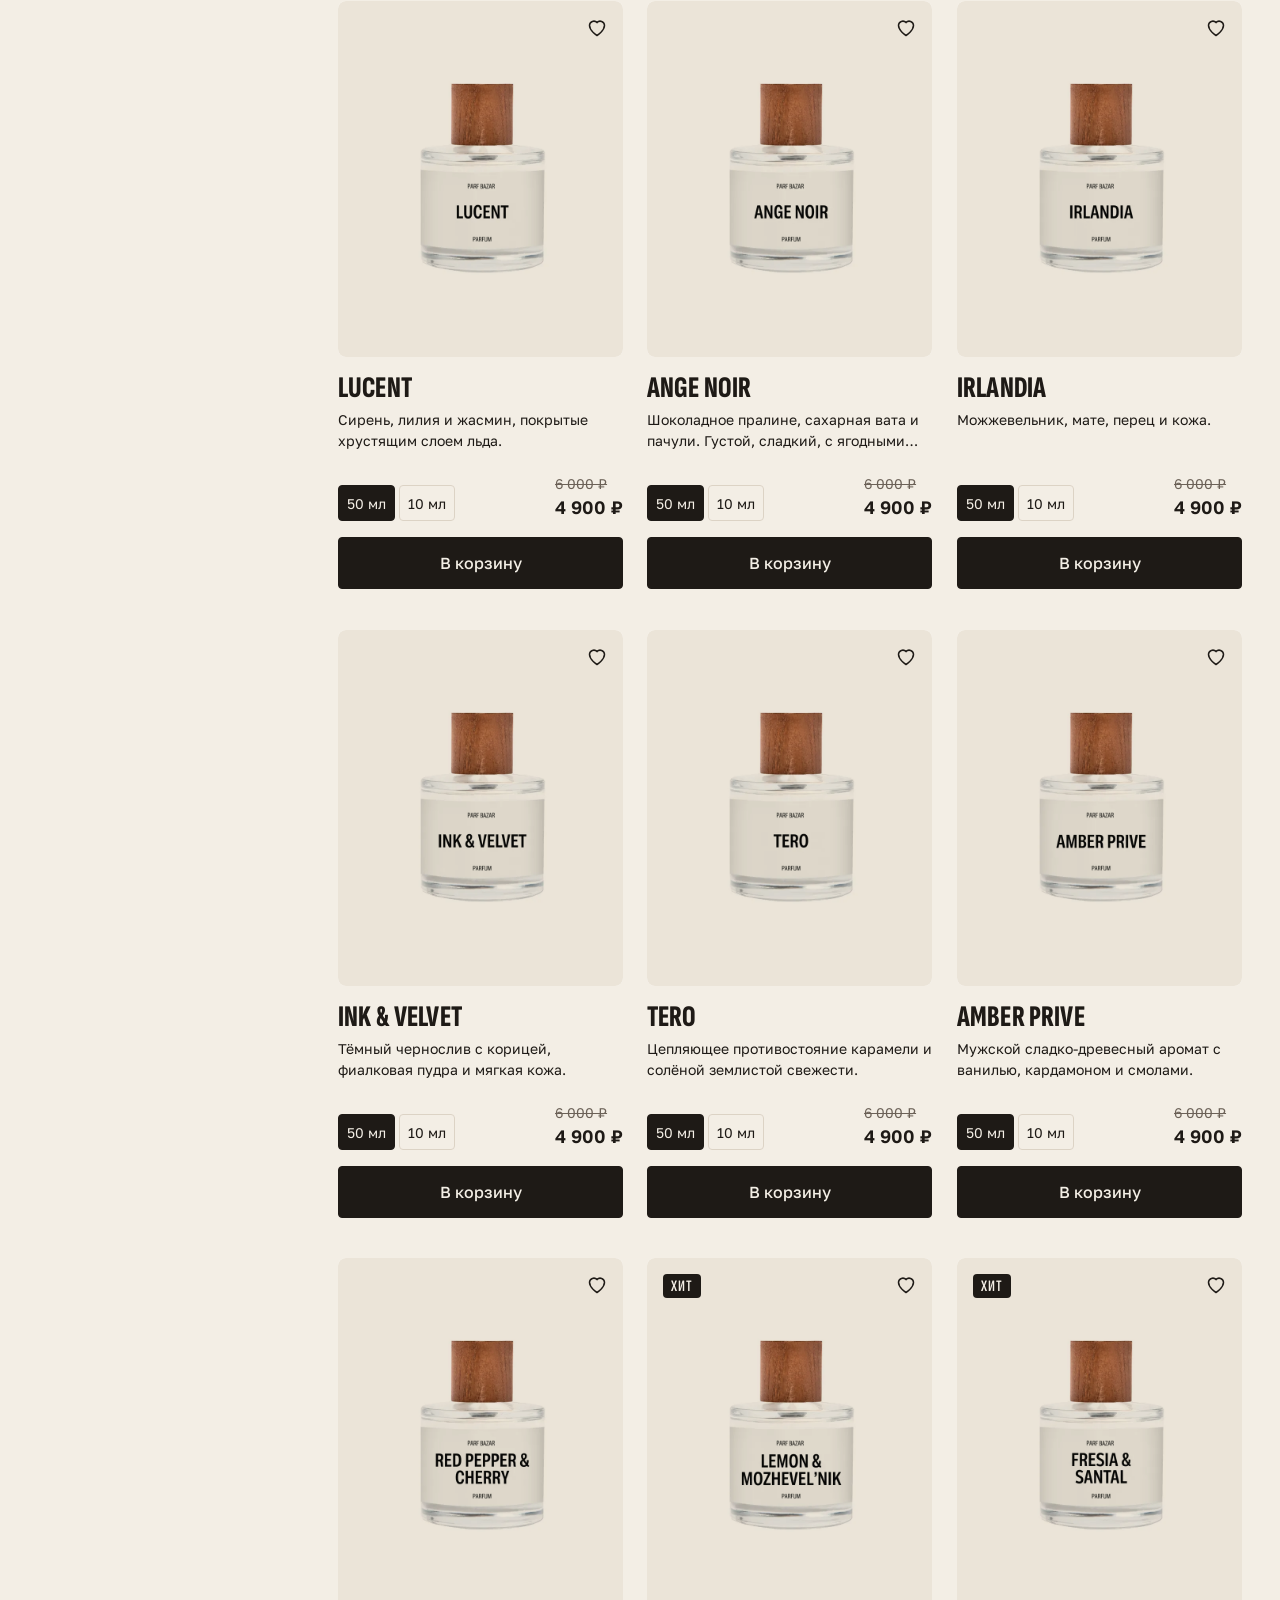
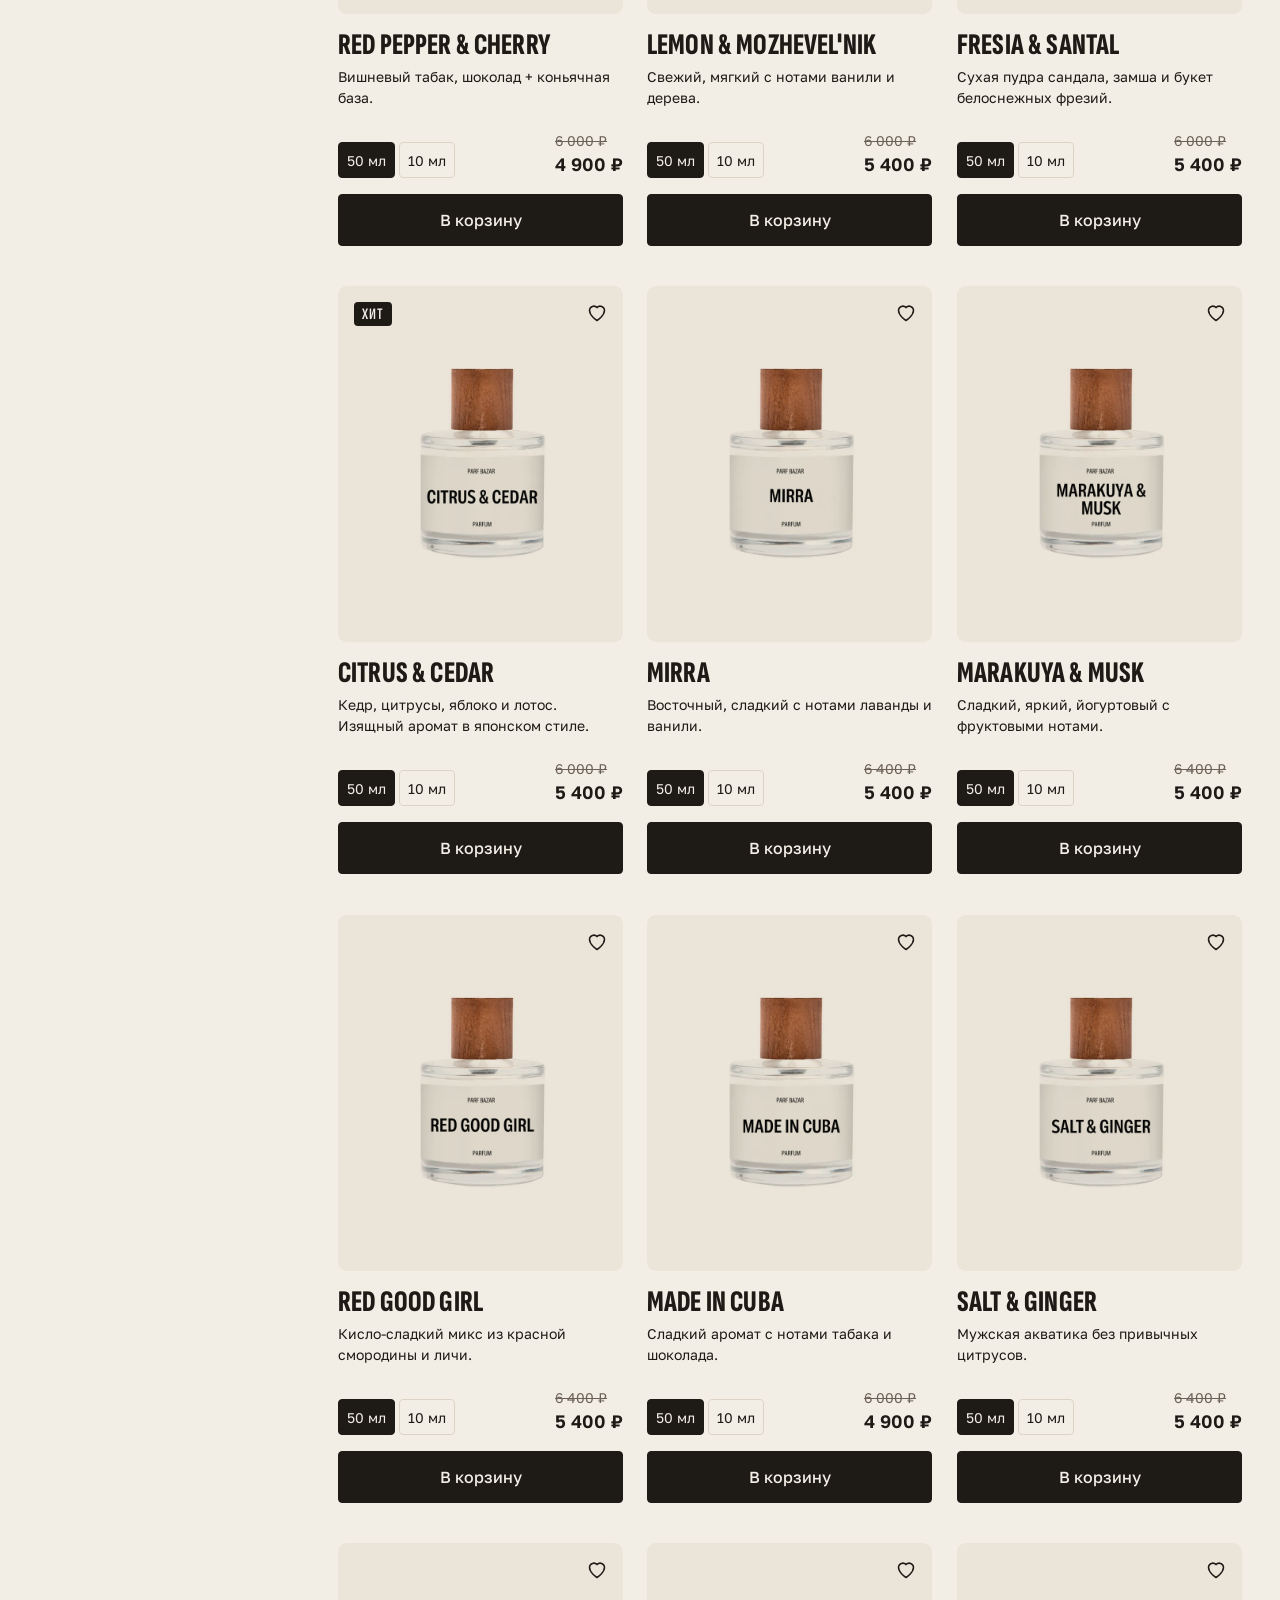
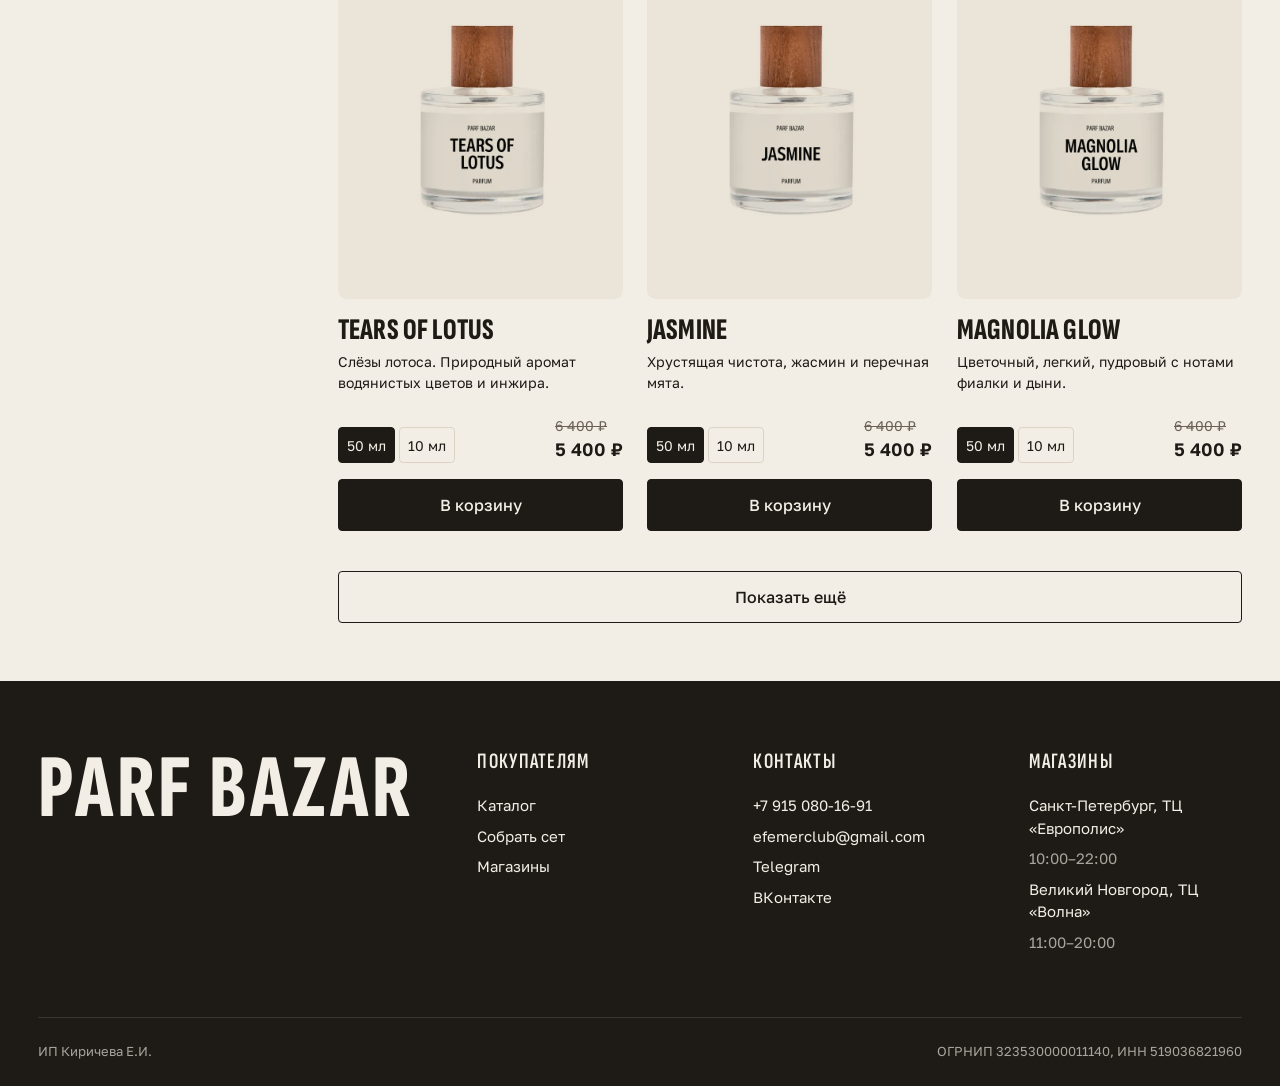
==== commit 7e9d85a4: "Направление только на странице товара и подписью «По мотивам», доставка убрана из характеристик" ====
--- a/catalog.html
+++ b/catalog.html
@@ -19,23 +19,23 @@
   <link rel="preconnect" href="https://fonts.googleapis.com">
   <link rel="preconnect" href="https://fonts.gstatic.com" crossorigin>
   <link rel="stylesheet" href="https://fonts.googleapis.com/css2?family=Golos+Text:wght@400;500;600&family=Sofia+Sans+Extra+Condensed:wght@600;800&family=Spectral:ital@0;1&display=swap">
-  <link rel="stylesheet" href="css/base.css?v=3">
-  <link rel="stylesheet" href="css/chrome.css?v=3">
-  <link rel="stylesheet" href="css/shell.css?v=3">
-  <link rel="stylesheet" href="css/menu.css?v=3">
-  <link rel="stylesheet" href="css/card.css?v=3">
-  <link rel="stylesheet" href="css/blocks.css?v=3">
-  <link rel="stylesheet" href="css/catalog.css?v=3">
-  <link rel="stylesheet" href="css/ny.css?v=3">
-  <script src="js/ny.js?v=3"></script>
-  <script defer src="js/products-data.js?v=3"></script>
-  <script defer src="js/store.js?v=3"></script>
-  <script defer src="js/ui.js?v=3"></script>
-  <script defer src="js/search.js?v=3"></script>
-  <script defer src="js/menu.js?v=3"></script>
-  <script defer src="js/forms.js?v=3"></script>
-  <script defer src="js/quiz.js?v=3"></script>
-  <script defer src="js/catalog.js?v=3"></script>
+  <link rel="stylesheet" href="css/base.css?v=6">
+  <link rel="stylesheet" href="css/chrome.css?v=6">
+  <link rel="stylesheet" href="css/shell.css?v=6">
+  <link rel="stylesheet" href="css/menu.css?v=6">
+  <link rel="stylesheet" href="css/card.css?v=6">
+  <link rel="stylesheet" href="css/blocks.css?v=6">
+  <link rel="stylesheet" href="css/catalog.css?v=6">
+  <link rel="stylesheet" href="css/ny.css?v=6">
+  <script src="js/ny.js?v=6"></script>
+  <script defer src="js/products-data.js?v=6"></script>
+  <script defer src="js/store.js?v=6"></script>
+  <script defer src="js/ui.js?v=6"></script>
+  <script defer src="js/search.js?v=6"></script>
+  <script defer src="js/menu.js?v=6"></script>
+  <script defer src="js/forms.js?v=6"></script>
+  <script defer src="js/quiz.js?v=6"></script>
+  <script defer src="js/catalog.js?v=6"></script>
 </head>
 <body>
   <svg class="sprite" xmlns="http://www.w3.org/2000/svg" aria-hidden="true">
--- a/css/card.css
+++ b/css/card.css
@@ -76,11 +76,6 @@
   -webkit-line-clamp: 2;
 }
 
-.card__direction {
-  font-size: var(--fs-caption);
-  color: var(--color-muted);
-}
-
 .card__bottom {
   position: relative;
   z-index: 1;
--- a/css/blocks.css
+++ b/css/blocks.css
@@ -19,20 +19,42 @@
   gap: var(--space-m);
 }
 
+.quiz__options--count_3 {
+  grid-template-columns: repeat(3, minmax(0, 1fr));
+}
+
 .quiz__option {
   display: flex;
   flex-direction: column;
   gap: var(--space-s);
-  min-height: 72px;
-  padding: var(--space-m);
+  padding: var(--space-s) var(--space-s) var(--space-m);
   border: 1px solid var(--color-line);
   border-radius: var(--radius-m);
   text-align: left;
   transition: border-color var(--transition), background-color var(--transition);
 }
 
-.quiz__option--image {
-  padding: var(--space-s) var(--space-s) var(--space-m);
+.quiz__rows {
+  display: flex;
+  flex-direction: column;
+  gap: var(--space-s);
+}
+
+.quiz__options + .quiz__rows {
+  margin-top: var(--space-m);
+}
+
+.quiz__row {
+  display: flex;
+  align-items: center;
+  justify-content: space-between;
+  gap: var(--space-m);
+  min-height: 64px;
+  padding: 0 var(--space-l);
+  border: 1px solid var(--color-line);
+  border-radius: var(--radius-m);
+  text-align: left;
+  transition: border-color var(--transition), background-color var(--transition), color var(--transition);
 }
 
 .quiz__image {
@@ -61,7 +83,8 @@
 }
 
 @media (hover: hover) {
-  .quiz__option:hover {
+  .quiz__option:hover,
+  .quiz__row:hover {
     border-color: var(--color-ink);
     background: var(--color-surface);
   }
@@ -70,6 +93,21 @@
 @media (max-width: 768px) {
   .quiz__options {
     grid-template-columns: repeat(2, minmax(0, 1fr));
+  }
+
+  /* Три плитки в ряд: при двух колонках третья повисала одна. */
+  .quiz__options--count_3 {
+    grid-template-columns: repeat(3, minmax(0, 1fr));
+    gap: var(--space-s);
+  }
+
+  .quiz__options--count_3 .quiz__label {
+    font-size: 17px;
+  }
+
+  .quiz__row {
+    min-height: 56px;
+    padding: 0 var(--space-m);
   }
 
   .quiz__result {
@@ -109,6 +147,102 @@
   flex-direction: column;
   gap: var(--space-xs);
   min-width: 0;
+}
+
+.quick-buy__group {
+  display: flex;
+  flex-direction: column;
+  gap: var(--space-s);
+}
+
+.quick-buy__legend {
+  margin-bottom: var(--space-s);
+  font-weight: 600;
+}
+
+/* Поле адреса раскрывается только для доставки СДЭК. */
+.quick-buy__address {
+  display: grid;
+  grid-template-rows: 0fr;
+  transition: grid-template-rows var(--transition);
+}
+
+.quick-buy__address--open {
+  grid-template-rows: 1fr;
+}
+
+.quick-buy__address-inner {
+  overflow: hidden;
+}
+
+/* Вариант доставки или оплаты */
+
+.choice {
+  position: relative;
+  display: flex;
+  cursor: pointer;
+}
+
+.choice__input {
+  position: absolute;
+  opacity: 0;
+}
+
+.choice__body {
+  position: relative;
+  display: flex;
+  flex: 1 1 auto;
+  flex-direction: column;
+  gap: 2px;
+  min-height: var(--control-height);
+  justify-content: center;
+  padding: var(--space-m) var(--space-m) var(--space-m) 52px;
+  border: 1px solid var(--color-line);
+  border-radius: var(--radius-m);
+  background: var(--color-surface);
+  transition: border-color var(--transition);
+}
+
+.choice__body::before {
+  content: "";
+  position: absolute;
+  top: 50%;
+  left: var(--space-m);
+  width: 20px;
+  height: 20px;
+  margin-top: -10px;
+  border: 1px solid var(--color-muted);
+  border-radius: 50%;
+  transition: border-color var(--transition), border-width var(--transition);
+}
+
+.choice__input:checked + .choice__body {
+  border-color: var(--color-ink);
+}
+
+.choice__input:checked + .choice__body::before {
+  border-width: 6px;
+  border-color: var(--color-ink);
+}
+
+.choice__input:focus-visible + .choice__body {
+  outline: 2px solid var(--color-wood);
+  outline-offset: 3px;
+}
+
+.choice__title {
+  font-weight: 500;
+}
+
+.choice__note {
+  font-size: var(--fs-small);
+  color: var(--color-muted);
+}
+
+@media (hover: hover) {
+  .choice:hover .choice__body {
+    border-color: var(--color-ink);
+  }
 }
 
 /* Экран «заказ принят» */
